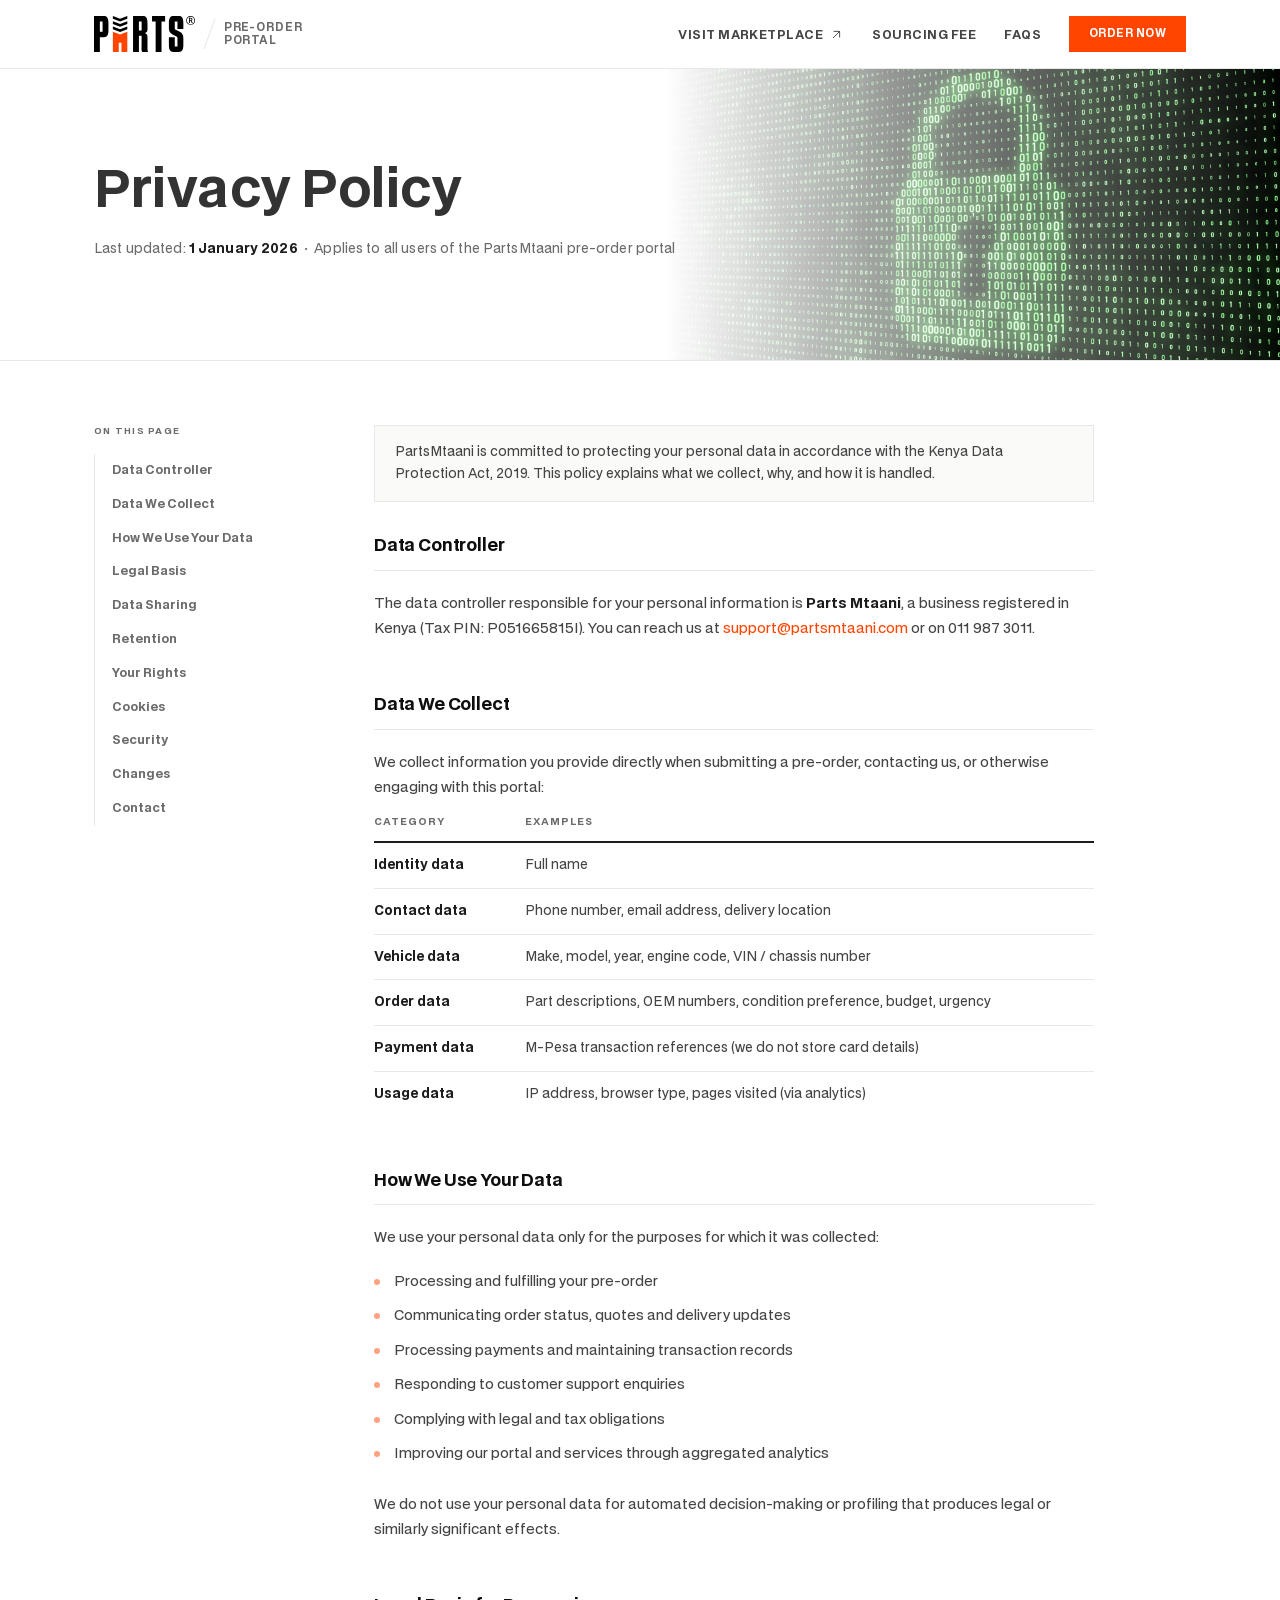
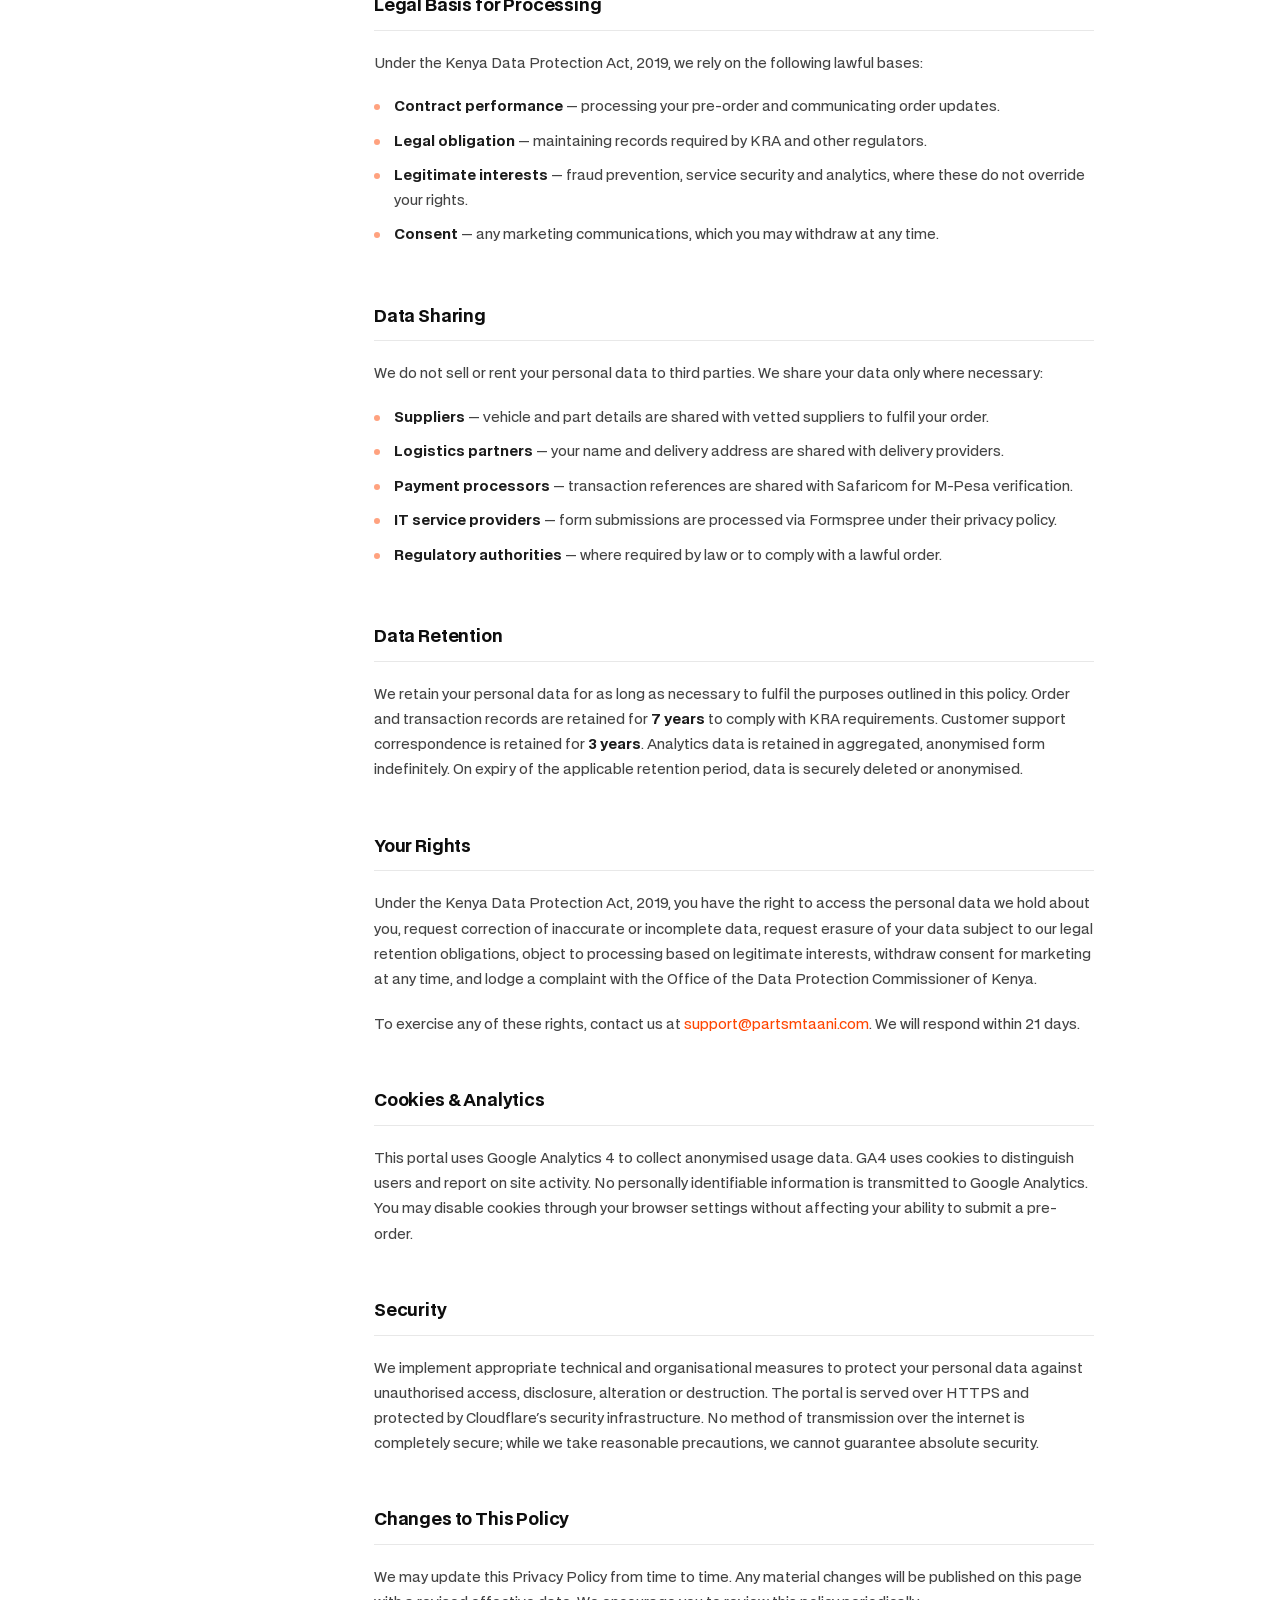
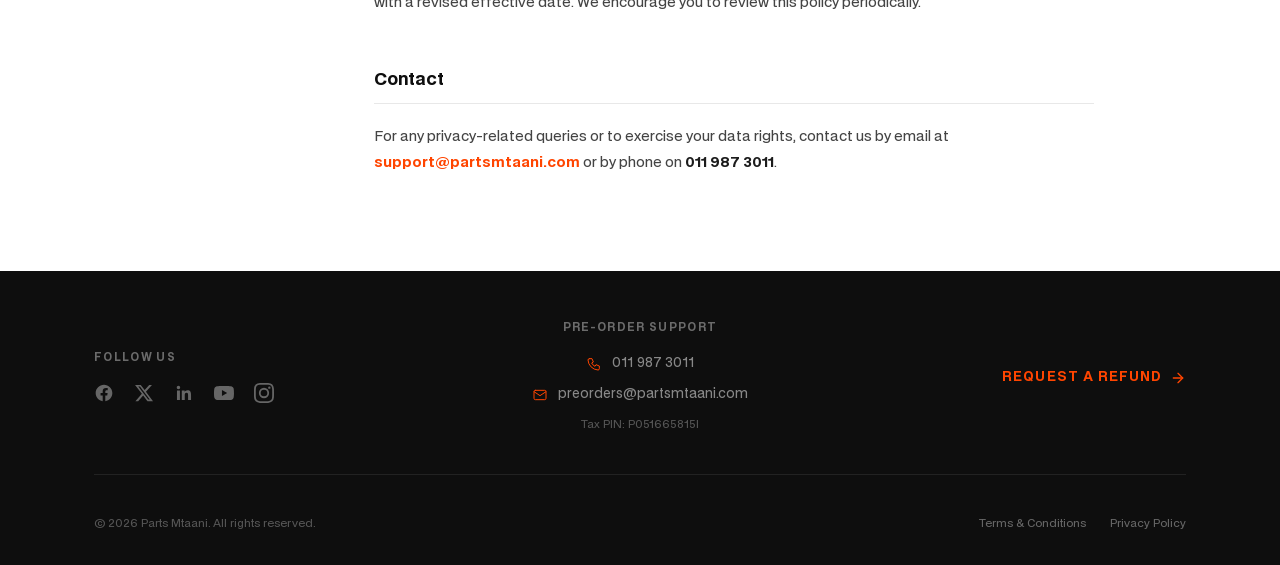
==== privacy/index.html @ c0dec556 "Fix pages" ====
<!DOCTYPE html>
<html lang="en">
<head>
  <meta charset="utf-8">
  <meta name="viewport" content="width=device-width, initial-scale=1, shrink-to-fit=no">
  <meta name="description" content="How PartsMtaani collects, uses and protects your personal data.">
  <meta property="og:title" content="Privacy Policy | Parts Mtaani">
  <title>Privacy Policy | Parts Mtaani</title>
  <link rel="stylesheet" href="/assets/css/uikit.min.css">
  <link rel="preconnect" href="https://fonts.googleapis.com">
  <link rel="preconnect" href="https://fonts.gstatic.com" crossorigin>
  <link href="https://fonts.googleapis.com/css2?family=Outfit:wght@600;700;800&family=Inter:opsz,wght@14..32,400;14..32,500;14..32,600&display=swap" rel="stylesheet">
  <link rel="stylesheet" href="/assets/css/styles.css">
  <link rel="icon" href="/favicon.svg">
  <style>
    /* Page-specific: privacy hero background image */
    .page-hero::before { background-image: url('/assets/img/privacy-bg.jpg'); }
  </style>
</head>
<body>

<nav class="nav">
  <div class="nav-inner">
    <a class="logo" href="/">
      <img class="logo-img" src="/assets/img/logo.svg" alt="Parts Mtaani" onerror="this.style.display='none'">
      <span class="logo-slash"></span>
      <span class="logo-sub">pre-order<br>portal</span>
    </a>
    <ul class="nav-links" id="nav-links">
      <li><a href="https://prelaunch.partsmtaani.com" target="_blank" rel="noopener">Visit Marketplace<svg viewBox="0 0 24 24" fill="none" stroke="currentColor" stroke-width="1.75" stroke-linecap="round" stroke-linejoin="round"><path stroke="none" d="M0 0h24v24H0z" fill="none"/><line x1="17" y1="7" x2="7" y2="17"/><polyline points="8 7 17 7 17 16"/></svg></a></li>
      <li><a href="/#sourcing-fee">Sourcing Fee</a></li>
      <li><a href="/#faq">FAQs</a></li>
      <li><a href="/#order-form" class="btn-nav">Order Now</a></li>
    </ul>
    <button class="nav-hamburger" aria-label="Menu">
      <svg width="20" height="20" viewBox="0 0 24 24" fill="none" stroke="currentColor" stroke-width="2" stroke-linecap="round" stroke-linejoin="round"><path d="M3.75 6.75h16.5M3.75 12h16.5m-16.5 5.25h16.5"/></svg>
    </button>
  </div>
</nav>

<div class="page-hero">
  <div class="wrap">
    <h1>Privacy Policy</h1>
    <p class="meta">Last updated: <strong>1 January 2026</strong> &nbsp;·&nbsp; Applies to all users of the PartsMtaani pre-order portal</p>
  </div>
</div>

<div class="wrap">
  <div class="doc-layout">

    <aside class="doc-nav">
      <div class="doc-nav-label">On this page</div>
      <ul>
        <li><a href="#p1">Data Controller</a></li>
        <li><a href="#p2">Data We Collect</a></li>
        <li><a href="#p3">How We Use Your Data</a></li>
        <li><a href="#p4">Legal Basis</a></li>
        <li><a href="#p5">Data Sharing</a></li>
        <li><a href="#p6">Retention</a></li>
        <li><a href="#p7">Your Rights</a></li>
        <li><a href="#p8">Cookies</a></li>
        <li><a href="#p9">Security</a></li>
        <li><a href="#p10">Changes</a></li>
        <li><a href="#p11">Contact</a></li>
      </ul>
    </aside>

    <div class="doc-body">

      <div class="notice-box">
        <p>PartsMtaani is committed to protecting your personal data in accordance with the Kenya Data Protection Act, 2019. This policy explains what we collect, why, and how it is handled.</p>
      </div>

      <div class="doc-section" id="p1">
        <h4>Data Controller</h4>
        <p>The data controller responsible for your personal information is <strong>Parts Mtaani</strong>, a business registered in Kenya (Tax PIN: P051665815I). You can reach us at <a href="mailto:support@partsmtaani.com">support@partsmtaani.com</a> or on 011 987 3011.</p>
      </div>

      <div class="doc-section" id="p2">
        <h4>Data We Collect</h4>
        <p>We collect information you provide directly when submitting a pre-order, contacting us, or otherwise engaging with this portal:</p>
        <table class="data-table">
          <thead>
            <tr><th>Category</th><th>Examples</th></tr>
          </thead>
          <tbody>
            <tr><td><strong>Identity data</strong></td><td>Full name</td></tr>
            <tr><td><strong>Contact data</strong></td><td>Phone number, email address, delivery location</td></tr>
            <tr><td><strong>Vehicle data</strong></td><td>Make, model, year, engine code, VIN / chassis number</td></tr>
            <tr><td><strong>Order data</strong></td><td>Part descriptions, OEM numbers, condition preference, budget, urgency</td></tr>
            <tr><td><strong>Payment data</strong></td><td>M-Pesa transaction references (we do not store card details)</td></tr>
            <tr><td><strong>Usage data</strong></td><td>IP address, browser type, pages visited (via analytics)</td></tr>
          </tbody>
        </table>
      </div>

      <div class="doc-section" id="p3">
        <h4>How We Use Your Data</h4>
        <p>We use your personal data only for the purposes for which it was collected:</p>
        <ul>
          <li>Processing and fulfilling your pre-order</li>
          <li>Communicating order status, quotes and delivery updates</li>
          <li>Processing payments and maintaining transaction records</li>
          <li>Responding to customer support enquiries</li>
          <li>Complying with legal and tax obligations</li>
          <li>Improving our portal and services through aggregated analytics</li>
        </ul>
        <p>We do not use your personal data for automated decision-making or profiling that produces legal or similarly significant effects.</p>
      </div>

      <div class="doc-section" id="p4">
        <h4>Legal Basis for Processing</h4>
        <p>Under the Kenya Data Protection Act, 2019, we rely on the following lawful bases:</p>
        <ul>
          <li><strong>Contract performance</strong> — processing your pre-order and communicating order updates.</li>
          <li><strong>Legal obligation</strong> — maintaining records required by KRA and other regulators.</li>
          <li><strong>Legitimate interests</strong> — fraud prevention, service security and analytics, where these do not override your rights.</li>
          <li><strong>Consent</strong> — any marketing communications, which you may withdraw at any time.</li>
        </ul>
      </div>

      <div class="doc-section" id="p5">
        <h4>Data Sharing</h4>
        <p>We do not sell or rent your personal data to third parties. We share your data only where necessary:</p>
        <ul>
          <li><strong>Suppliers</strong> — vehicle and part details are shared with vetted suppliers to fulfil your order.</li>
          <li><strong>Logistics partners</strong> — your name and delivery address are shared with delivery providers.</li>
          <li><strong>Payment processors</strong> — transaction references are shared with Safaricom for M-Pesa verification.</li>
          <li><strong>IT service providers</strong> — form submissions are processed via Formspree under their privacy policy.</li>
          <li><strong>Regulatory authorities</strong> — where required by law or to comply with a lawful order.</li>
        </ul>
      </div>

      <div class="doc-section" id="p6">
        <h4>Data Retention</h4>
        <p>We retain your personal data for as long as necessary to fulfil the purposes outlined in this policy. Order and transaction records are retained for <strong>7 years</strong> to comply with KRA requirements. Customer support correspondence is retained for <strong>3 years</strong>. Analytics data is retained in aggregated, anonymised form indefinitely. On expiry of the applicable retention period, data is securely deleted or anonymised.</p>
      </div>

      <div class="doc-section" id="p7">
        <h4>Your Rights</h4>
        <p>Under the Kenya Data Protection Act, 2019, you have the right to access the personal data we hold about you, request correction of inaccurate or incomplete data, request erasure of your data subject to our legal retention obligations, object to processing based on legitimate interests, withdraw consent for marketing at any time, and lodge a complaint with the Office of the Data Protection Commissioner of Kenya.</p>
        <p>To exercise any of these rights, contact us at <a href="mailto:support@partsmtaani.com">support@partsmtaani.com</a>. We will respond within 21 days.</p>
      </div>

      <div class="doc-section" id="p8">
        <h4>Cookies &amp; Analytics</h4>
        <p>This portal uses Google Analytics 4 to collect anonymised usage data. GA4 uses cookies to distinguish users and report on site activity. No personally identifiable information is transmitted to Google Analytics. You may disable cookies through your browser settings without affecting your ability to submit a pre-order.</p>
      </div>

      <div class="doc-section" id="p9">
        <h4>Security</h4>
        <p>We implement appropriate technical and organisational measures to protect your personal data against unauthorised access, disclosure, alteration or destruction. The portal is served over HTTPS and protected by Cloudflare's security infrastructure. No method of transmission over the internet is completely secure; while we take reasonable precautions, we cannot guarantee absolute security.</p>
      </div>

      <div class="doc-section" id="p10">
        <h4>Changes to This Policy</h4>
        <p>We may update this Privacy Policy from time to time. Any material changes will be published on this page with a revised effective date. We encourage you to review this policy periodically.</p>
      </div>

      <div class="doc-section" id="p11">
        <h4>Contact</h4>
        <p>For any privacy-related queries or to exercise your data rights, contact us by email at <strong><a href="mailto:support@partsmtaani.com">support@partsmtaani.com</a></strong> or by phone on <strong>011 987 3011</strong>.</p>
      </div>

    </div>
  </div>
</div>

<footer>
  <div class="footer-centered">
    <div class="footer-top-row">
      <div class="footer-social-left">
        <div class="footer-social-label">Follow Us</div>
        <div class="social-icons">
          <a href="https://facebook.com/partsmtaani" target="_blank" rel="noopener" aria-label="Facebook"><svg viewBox="0 0 24 24" fill="currentColor"><path d="M12 2C6.477 2 2 6.477 2 12c0 4.991 3.657 9.128 8.438 9.879V14.89h-2.54V12h2.54V9.797c0-2.506 1.492-3.89 3.777-3.89 1.094 0 2.238.195 2.238.195v2.46h-1.26c-1.243 0-1.63.771-1.63 1.562V12h2.773l-.443 2.89h-2.33v6.989C18.343 21.129 22 16.99 22 12c0-5.523-4.477-10-10-10z"/></svg></a>
          <a href="https://x.com/partsmtaani" target="_blank" rel="noopener" aria-label="X / Twitter"><svg viewBox="0 0 24 24" fill="currentColor"><path d="M18.244 2.25h3.308l-7.227 8.26 8.502 11.24H16.17l-5.214-6.817L4.99 21.75H1.68l7.73-8.835L1.254 2.25H8.08l4.713 6.231zm-1.161 17.52h1.833L7.084 4.126H5.117z"/></svg></a>
          <a href="https://linkedin.com/company/partsmtaani" target="_blank" rel="noopener" aria-label="LinkedIn"><svg viewBox="0 0 24 24" fill="currentColor"><path d="M20.447 20.452h-3.554v-5.569c0-1.328-.027-3.037-1.852-3.037-1.853 0-2.136 1.445-2.136 2.939v5.667H9.351V9h3.414v1.561h.046c.477-.9 1.637-1.85 3.37-1.85 3.601 0 4.267 2.37 4.267 5.455v6.286zM5.337 7.433c-1.144 0-2.063-.926-2.063-2.065 0-1.138.92-2.063 2.063-2.063 1.14 0 2.064.925 2.064 2.063 0 1.139-.925 2.065-2.064 2.065zm1.782 13.019H3.555V9h3.564v11.452z"/></svg></a>
          <a href="https://youtube.com/@partsmtaani" target="_blank" rel="noopener" aria-label="YouTube"><svg viewBox="0 0 24 24" fill="currentColor"><path d="M23.498 6.186a3.016 3.016 0 0 0-2.122-2.136C19.505 3.545 12 3.545 12 3.545s-7.505 0-9.377.505A3.017 3.017 0 0 0 .502 6.186C0 8.07 0 12 0 12s0 3.93.502 5.814a3.016 3.016 0 0 0 2.122 2.136c1.871.505 9.376.505 9.376.505s7.505 0 9.377-.505a3.015 3.015 0 0 0 2.122-2.136C24 15.93 24 12 24 12s0-3.93-.502-5.814zM9.545 15.568V8.432L15.818 12l-6.273 3.568z"/></svg></a>
          <a href="https://instagram.com/partsmtaani" target="_blank" rel="noopener" aria-label="Instagram"><svg viewBox="0 0 24 24" fill="currentColor"><path d="M12 2.163c3.204 0 3.584.012 4.85.07 3.252.148 4.771 1.691 4.919 4.919.058 1.265.069 1.645.069 4.849 0 3.205-.012 3.584-.069 4.849-.149 3.225-1.664 4.771-4.919 4.919-1.266.058-1.644.07-4.85.07-3.204 0-3.584-.012-4.849-.07-3.26-.149-4.771-1.699-4.919-4.92-.058-1.265-.07-1.644-.07-4.849 0-3.204.013-3.583.07-4.849.149-3.227 1.664-4.771 4.919-4.919 1.266-.057 1.645-.069 4.849-.069zm0-2.163c-3.259 0-3.667.014-4.947.072-4.358.2-6.78 2.618-6.98 6.98-.059 1.281-.073 1.689-.073 4.948 0 3.259.014 3.668.072 4.948.2 4.358 2.618 6.78 6.98 6.98 1.281.058 1.689.072 4.948.072 3.259 0 3.668-.014 4.948-.072 4.354-.2 6.782-2.618 6.979-6.98.059-1.28.073-1.689.073-4.948 0-3.259-.014-3.667-.072-4.947-.196-4.354-2.617-6.78-6.979-6.98-1.281-.059-1.69-.073-4.949-.073zM12 5.838a6.162 6.162 0 1 0 0 12.324 6.162 6.162 0 0 0 0-12.324zM12 16a4 4 0 1 1 0-8 4 4 0 0 1 0 8zm6.406-11.845a1.44 1.44 0 1 0 0 2.881 1.44 1.44 0 0 0 0-2.881z"/></svg></a>
        </div>
      </div>
      <div class="footer-contact-center">
        <div class="contact-label">Pre-Order Support</div>
        <div class="contact-item">
          <svg viewBox="0 0 24 24" fill="none" stroke="currentColor" stroke-width="1.75" stroke-linecap="round" stroke-linejoin="round"><path stroke="none" d="M0 0h24v24H0z" fill="none"/><path d="M5 4h4l2 5l-2.5 1.5a11 11 0 0 0 5 5l1.5 -2.5l5 2v4a2 2 0 0 1 -2 2a16 16 0 0 1 -15 -15a2 2 0 0 1 2 -2"/></svg>
          <a href="tel:+254119873011">011 987 3011</a>
        </div>
        <div class="contact-item">
          <svg viewBox="0 0 24 24" fill="none" stroke="currentColor" stroke-width="1.75" stroke-linecap="round" stroke-linejoin="round"><path stroke="none" d="M0 0h24v24H0z" fill="none"/><rect x="3" y="5" width="18" height="14" rx="2"/><polyline points="3 7 12 13 21 7"/></svg>
          <a href="mailto:preorders@partsmtaani.com">preorders@partsmtaani.com</a>
        </div>
        <div class="tax-pin">Tax PIN: P051665815I</div>
      </div>
      <div class="footer-refund-right">
        <div class="refund-link">
          <a href="/refunds/">Request a refund
            <svg viewBox="0 0 24 24" fill="none" stroke="currentColor" stroke-width="1.75" stroke-linecap="round" stroke-linejoin="round"><path stroke="none" d="M0 0h24v24H0z" fill="none"/><line x1="5" y1="12" x2="19" y2="12"/><polyline points="12 5 19 12 12 19"/></svg>
          </a>
        </div>
      </div>
    </div>
    <div class="footer-bottom-row">
      <div class="copyright">&copy; 2026 Parts Mtaani. All rights reserved.</div>
      <nav class="footer-legal-links">
        <a href="/terms/">Terms &amp; Conditions</a>
        <a href="/privacy/">Privacy Policy</a>
      </nav>
    </div>
  </div>
</footer>

<script src="/assets/js/scripts.js"></script>
</body>
</html>
---- assets/css/styles.css ----
/* ============================================
   ROOT VARIABLES (Design System)
   ============================================ */
:root {
  --orange: #FF4500;
  --orange-dark: #d93b00;
  --success: #26C485;
  --info: #118AB2;
  --black: #0e0e0e;
  --ink: #1c1c1c;
  --mid: #444;
  --muted: #6b6b6b;
  --line: #e8e8e8;
  --bg: #fafaf9;
  --white: #ffffff;
}

/* ============================================
   CUSTOM FONTS
   ============================================ */
@font-face {
  font-family: 'BDOGrotesk';
  src: url('/assets/webfonts/BDOGrotesk-Regular.woff2') format('woff2');
  font-weight: 400;
  font-style: normal;
}
@font-face {
  font-family: 'BDOGrotesk';
  src: url('/assets/webfonts/BDOGrotesk-Bold.woff2') format('woff2');
  font-weight: 700;
  font-style: normal;
}
@font-face {
  font-family: 'BDOGrotesk';
  src: url('/assets/webfonts/BDOGrotesk-ExtraBold.woff2') format('woff2');
  font-weight: 800;
  font-style: normal;
}

/* ============================================
   GLOBAL RESET & BASE STYLES
   ============================================ */
*, *::before, *::after { box-sizing: border-box; margin: 0; padding: 0; }
html { scroll-behavior: smooth; }

body {
  background: var(--white);
  color: var(--ink);
  font-family: 'BDOGrotesk', 'Inter', sans-serif;
  font-size: 16px;
  line-height: 1.65;
}

h1, h2 {
  font-family: 'BDOGrotesk', sans-serif;
  text-transform: none;
  font-weight: 700;
  letter-spacing: 0.01em;
}
h3, h4, h5, h6 {
  font-family: 'BDOGrotesk', 'Inter', sans-serif;
  text-transform: uppercase;
  letter-spacing: -0.01em;
}
h1 { font-size: clamp(40px, 5.2vw, 70px); line-height: 1.02; }
h2 { font-size: clamp(26px, 3.2vw, 42px); line-height: 1.1; letter-spacing: 0.02em; }

.label {
  display: inline-block;
  font-size: 10px;
  font-weight: 700;
  letter-spacing: 0.14em;
  color: var(--orange);
  text-transform: uppercase;
  margin-bottom: 12px;
}

.wrap { max-width: 1140px; margin: 0 auto; padding: 0 24px; }
.section { padding: 80px 0; }
.section-alt { background: var(--bg); }
.divider { height: 1px; background: var(--line); }

/* ============================================
   NAVBAR
   ============================================ */
.nav {
  position: sticky; top: 0; z-index: 100;
  background: var(--white);
  border-bottom: 1px solid var(--line);
}
.nav-inner {
  max-width: 1140px; margin: 0 auto; padding: 0 24px;
  display: flex;
  align-items: center;
  justify-content: space-between;
  height: 68px;
  gap: 20px;
}
/* Fix: no underline ever on the logo anchor */
.logo {
  display: flex;
  align-items: center;
  gap: 12px;
  text-decoration: none;
  flex-shrink: 0;
}
.logo:hover,
.logo:focus,
.logo:active { text-decoration: none; }
.logo-img { height: 36px; width: auto; display: block; object-fit: contain; }
/* Fix: no blue underline on logo-sub */
.logo-sub {
  font-family: 'BDOGrotesk', sans-serif;
  font-size: 11px;
  font-weight: 600;
  color: var(--muted);
  letter-spacing: 0.08em;
  text-transform: uppercase;
  line-height: 1.2;
  text-decoration: none !important;
}
.logo:hover .logo-sub { text-decoration: none !important; color: var(--muted); }
.logo-slash {
  width: 1px;
  height: 32px;
  background: var(--line);
  transform: rotate(20deg);
  flex-shrink: 0;
  margin: 0 2px;
}
.nav-links {
  display: flex;
  align-items: center;
  gap: 28px;
  padding: 0;
  margin: 0;
  list-style: none;
}
.nav-links li { display: inline-block; }
.nav-links a {
  font-family: 'BDOGrotesk', sans-serif;
  font-size: 12px;
  font-weight: 700;
  color: var(--mid);
  text-decoration: none;
  letter-spacing: 0.04em;
  transition: color 0.2s;
  text-transform: uppercase;
  display: inline-flex;
  align-items: center;
  gap: 6px;
}
.nav-links a:hover { color: var(--orange); }
.nav-links svg {
  width: 15px; height: 15px;
  stroke: currentColor; stroke-width: 1.5; fill: none;
  flex-shrink: 0; position: relative; top: -1px;
}
.btn-nav {
  background: var(--orange) !important;
  color: #fff !important;
  padding: 9px 20px !important;
  font-weight: 700 !important;
  font-size: 11px !important;
  border-radius: 0;
  transition: background 0.2s;
  white-space: nowrap;
}
.btn-nav:hover { background: var(--orange-dark) !important; color: #fff !important; }
.nav-hamburger {
  display: none;
  background: none;
  border: 1px solid var(--line);
  padding: 8px 10px;
  cursor: pointer;
  color: var(--ink);
  border-radius: 0;
}
@media (max-width: 768px) {
  .nav-links { display: none; }
  .nav-links.open {
    display: flex;
    flex-direction: column;
    position: absolute;
    top: 68px; left: 0; right: 0;
    background: var(--white);
    border-bottom: 1px solid var(--line);
    padding: 18px 24px;
    gap: 16px;
    align-items: flex-start;
    z-index: 99;
    margin: 0;
  }
  .nav-hamburger { display: block; }
}

/* ============================================
   BUTTONS
   ============================================ */
.btn-primary { background: var(--orange); color: #fff; padding: 14px 28px; border: none; border-radius: 2px; font-weight: 700; font-size: 12px; text-transform: uppercase; cursor: pointer; text-decoration: none; display: inline-block; transition: background 0.2s; font-family: 'BDOGrotesk', 'Inter', sans-serif; }
.btn-primary:hover { background: var(--orange-dark); color: #fff; }
.btn-outline { background: transparent; color: var(--ink); border: 2px solid var(--line); padding: 14px 28px; border-radius: 2px; font-weight: 700; font-size: 12px; text-transform: uppercase; cursor: pointer; text-decoration: none; display: inline-block; font-family: 'BDOGrotesk', 'Inter', sans-serif; }
.btn-outline:hover { border-color: var(--orange); color: var(--orange); }

/* ============================================
   HOMEPAGE — HERO
   ============================================ */
#hero {
  padding: 80px 0 88px;
  background: var(--white);
  border-bottom: 1px solid var(--line);
  position: relative;
  overflow: hidden;
}
/* Right-side background image — same pattern as subpage .page-hero::before */
#hero::before {
  content: "";
  position: absolute;
  top: 0; right: 0; bottom: 0;
  width: 48%;
  background-image: url('/assets/img/hero-bg.jpg');
  background-size: cover;
  background-position: center;
  pointer-events: none;
  z-index: 0;
}
/* Fade image back into white on the left edge */
#hero::after {
  content: "";
  position: absolute;
  top: 0; right: 0; bottom: 0;
  width: 48%;
  background: linear-gradient(to right, #ffffff 0%, rgba(255,255,255,0.55) 40%, rgba(255,255,255,0) 100%);
  pointer-events: none;
  z-index: 1;
}
#hero .wrap { position: relative; z-index: 2; }
@media (max-width: 980px) {
  #hero::before { width: 100%; opacity: 0.18; }
  #hero::after { width: 100%; background: linear-gradient(to bottom, rgba(255,255,255,0.2) 0%, rgba(255,255,255,0.88) 60%); }
}
.hero-grid {
  display: grid;
  grid-template-columns: 1fr 420px;
  gap: 56px;
  align-items: center;
}
@media (max-width: 980px) {
  .hero-grid { grid-template-columns: 1fr; gap: 40px; }
}
.hero-desc {
  font-size: 17px;
  color: var(--mid);
  margin-top: 20px;
  max-width: 520px;
  line-height: 1.7;
}
.hero-actions {
  display: flex;
  gap: 14px;
  flex-wrap: wrap;
  margin-top: 32px;
}
.hero-stats {
  display: flex;
  gap: 32px;
  margin-top: 40px;
  padding-top: 32px;
  border-top: 1px solid var(--line);
  flex-wrap: wrap;
}
.hero-stat-num {
  font-size: 28px;
  font-weight: 800;
  color: var(--black);
  line-height: 1;
}
.hero-stat-label {
  font-size: 11px;
  color: var(--muted);
  margin-top: 4px;
  max-width: 100px;
  line-height: 1.4;
}
/* Hero sample card */
.hero-card {
  background: var(--white);
  border: 1px solid var(--line);
  border-radius: 8px;
  overflow: hidden;
  box-shadow: 0 4px 24px rgba(0,0,0,0.07);
}
.hero-card-header {
  display: flex;
  align-items: center;
  justify-content: space-between;
  padding: 14px 20px;
  background: var(--bg);
  border-bottom: 1px solid var(--line);
}
.hero-card-eyebrow {
  font-size: 9px;
  font-weight: 700;
  letter-spacing: 0.14em;
  text-transform: uppercase;
  color: var(--muted);
}
.hero-card-id {
  font-size: 11px;
  font-weight: 700;
  color: var(--orange);
  letter-spacing: 0.06em;
}
.hero-card-body { padding: 20px; }
.hc-field { margin-bottom: 14px; }
.hc-label {
  font-size: 9px;
  font-weight: 700;
  letter-spacing: 0.12em;
  text-transform: uppercase;
  color: var(--muted);
  margin-bottom: 4px;
}
.hc-val { font-size: 14px; font-weight: 600; color: var(--ink); }
.hc-val-mono { font-family: 'Courier New', monospace; font-size: 13px; letter-spacing: 0.04em; }
.hc-meta-row { display: flex; gap: 8px; margin-bottom: 14px; flex-wrap: wrap; }
.hc-meta-pill {
  font-size: 10px; font-weight: 700; letter-spacing: 0.08em; text-transform: uppercase;
  padding: 3px 10px;
  background: var(--bg);
  border: 1px solid var(--line);
  border-radius: 20px;
  color: var(--mid);
}
.hc-meta-pill.orange { background: #fff2ed; border-color: #ffd0bf; color: var(--orange); }
.hc-divider { height: 1px; background: var(--line); margin: 14px 0; }
.hero-card-footer {
  display: flex;
  align-items: center;
  justify-content: space-between;
  padding: 12px 20px;
  background: var(--bg);
  border-top: 1px solid var(--line);
}
.hc-status-row { display: flex; align-items: center; gap: 8px; }
.hc-status-dot {
  width: 8px; height: 8px;
  border-radius: 50%;
  background: var(--success);
  animation: pulse-dot 2s infinite;
}
@keyframes pulse-dot {
  0%, 100% { opacity: 1; }
  50% { opacity: 0.4; }
}
.hc-status-label { font-size: 11px; font-weight: 700; color: var(--success); letter-spacing: 0.04em; }
.hc-eta { font-size: 11px; color: var(--muted); }

/* ============================================
   HOMEPAGE — SOURCING FEE SECTION
   ============================================ */
.fee-banner {
  padding: 88px 0;
  background: var(--success);
  position: relative;
}
/* ── Fee section — colour overrides on green bg ── */
.fee-banner .fee-label { color: rgba(255,255,255,0.7); }
.fee-banner h2 { color: #fff; }
.fee-banner .fee-intro { color: rgba(255,255,255,0.85); }
.fee-banner .fee-intro strong { color: #fff; }
.fee-banner .fee-proc-paybill { color: #fff; font-weight: 800; }

/* ── Layout ── */
.fee-header { margin-bottom: 48px; }
.fee-header h2 { margin-top: 0; }

.fee-body {
  display: grid;
  grid-template-columns: 1fr 420px;
  gap: 64px;
  align-items: start;
}
@media (max-width: 980px) { .fee-body { grid-template-columns: 1fr; gap: 48px; } }

/* ── Left: intro + tally + guarantee ── */
.fee-intro { font-size: 16px; line-height: 1.75; margin-bottom: 32px; }

.fee-tally { margin-bottom: 28px; }
.fee-tally-row {
  display: grid;
  grid-template-columns: 140px 1fr;
  gap: 0 24px;
  padding: 16px 0;
  border-bottom: 1px solid rgba(255,255,255,0.18);
  align-items: start;
}
.fee-tally-row:first-child { border-top: 1px solid rgba(255,255,255,0.18); }
.fee-tally-divider { display: none; }
.fee-tally-label {
  font-size: 13px; font-weight: 700; color: #fff;
  letter-spacing: 0.01em;
}
.fee-tally-amount {
  font-size: 15px; font-weight: 700; color: #fff;
  margin-bottom: 3px;
}
.fee-tally-note {
  font-size: 12px; color: rgba(255,255,255,0.65);
  line-height: 1.5;
  grid-column: 2;
}
@media (max-width: 600px) {
  .fee-tally-row { grid-template-columns: 1fr; gap: 4px; }
  .fee-tally-note { grid-column: 1; }
}

.fee-guarantee-strip {
  display: flex;
  align-items: flex-start;
  gap: 14px;
  background: rgba(255,255,255,0.12);
  border: 1px solid rgba(255,255,255,0.22);
  border-radius: 6px;
  padding: 16px 20px;
  font-size: 13px;
  color: rgba(255,255,255,0.88);
  line-height: 1.65;
}
.fee-guarantee-strip svg { width: 18px; height: 18px; stroke: #fff; flex-shrink: 0; margin-top: 1px; }
.fee-guarantee-strip strong { color: #fff; }

/* ── Right: step list ── */
.fee-steps { display: flex; flex-direction: column; gap: 0; }
.fee-step {
  display: flex;
  gap: 16px;
  align-items: flex-start;
  padding: 18px 0;
  border-bottom: 1px solid rgba(255,255,255,0.15);
}
.fee-step:last-child { border-bottom: none; }
.fee-step-marker {
  width: 34px; height: 34px; flex-shrink: 0;
  border-radius: 50%;
  background: rgba(255,255,255,0.15);
  border: 1px solid rgba(255,255,255,0.28);
  display: flex; align-items: center; justify-content: center;
}
.fee-step-marker svg { width: 15px; height: 15px; stroke: #fff; fill: none; }
.fee-step-active .fee-step-marker {
  background: #fff;
  border-color: #fff;
}
.fee-step-active .fee-step-marker svg { stroke: var(--success); }
.fee-step-text { font-size: 13px; line-height: 1.6; color: rgba(255,255,255,0.82); padding-top: 6px; }
.fee-step-text strong { display: block; font-size: 13px; color: #fff; margin-bottom: 3px; font-weight: 700; }

/* ── Keep old layout classes alive (unused but safe) ── */
.fee-inner { display: grid; grid-template-columns: 1fr 380px; gap: 64px; align-items: start; }
@media (max-width: 980px) { .fee-inner { grid-template-columns: 1fr; gap: 48px; } }
.fee-left p { font-size: 15px; color: var(--mid); line-height: 1.75; margin-bottom: 12px; margin-top: 16px; }
.fee-left-note { font-size: 13px; color: var(--muted); line-height: 1.7; }
.fee-process-rail { display: flex; flex-direction: column; }
.fee-process-item { display: flex; gap: 16px; padding: 18px 0; border-bottom: 1px solid var(--line); }
.fee-process-item:last-child { border-bottom: none; }
.fee-proc-num-col { flex-shrink: 0; }
.fee-proc-circle { width: 36px; height: 36px; border: 1px solid var(--line); border-radius: 50%; display: flex; align-items: center; justify-content: center; background: var(--white); }
.fee-proc-circle svg { width: 16px; height: 16px; stroke: var(--muted); fill: none; }
.fee-process-item.is-active .fee-proc-circle { background: var(--orange); border-color: var(--orange); }
.fee-process-item.is-active .fee-proc-circle svg { stroke: #fff; }
.fee-process-item.is-guarantee .fee-proc-circle { background: #f0fbf7; border-color: rgba(38,196,133,0.3); }
.fee-process-item.is-guarantee .fee-proc-circle svg { stroke: var(--success); }
.fee-proc-eyebrow { font-size: 9px; font-weight: 700; letter-spacing: 0.12em; text-transform: uppercase; color: var(--muted); margin-bottom: 2px; }
.fee-proc-title { font-size: 13px; font-weight: 700; color: var(--black); margin-bottom: 4px; }
.fee-proc-desc { font-size: 13px; color: var(--muted); line-height: 1.6; margin: 0; }
.fee-proc-paybill { color: var(--orange); font-weight: 700; }
.fee-label { font-size: 10px; font-weight: 700; letter-spacing: 0.14em; color: var(--orange); text-transform: uppercase; margin-bottom: 12px; display: inline-block; }

/* ============================================
   HOMEPAGE — ORDER FORM
   ============================================ */
.form-layout {
  display: grid;
  grid-template-columns: 1fr 360px;
  gap: 48px;
  align-items: start;
  margin-top: 32px;
}
@media (max-width: 980px) { .form-layout { grid-template-columns: 1fr; } }

.step-indicator {
  display: flex;
  border-bottom: 1px solid var(--line);
  background: var(--bg);
}
.step-dot {
  display: flex; align-items: center; gap: 8px;
  padding: 13px 22px;
  font-size: 11px; font-weight: 700; letter-spacing: 0.06em; text-transform: uppercase;
  color: var(--muted);
  border-bottom: 2px solid transparent;
  margin-bottom: -1px;
  transition: all 0.2s;
}
.step-dot.active { color: var(--orange); border-bottom-color: var(--orange); }
.step-dot.completed { color: var(--success); }
.step-icon { width: 14px; height: 14px; flex-shrink: 0; }
.form-sec-head {
  display: flex; align-items: center; gap: 14px;
  padding: 18px 24px;
  border-bottom: 1px solid var(--line);
}
.form-sec-num {
  width: 26px; height: 26px;
  background: var(--orange); color: #fff;
  font-size: 12px; font-weight: 700;
  border-radius: 50%;
  display: flex; align-items: center; justify-content: center;
  flex-shrink: 0;
}
.form-sec-head h4 { font-size: 11px; font-weight: 700; letter-spacing: 0.1em; margin: 0; color: var(--black); }
.form-body { padding: 24px; }
.btn-step {
  background: var(--orange); color: #fff; border: none;
  padding: 12px 28px;
  font-size: 12px; font-weight: 700; letter-spacing: 0.06em; text-transform: uppercase;
  border-radius: 2px; cursor: pointer; transition: background 0.2s;
  font-family: 'BDOGrotesk', 'Inter', sans-serif;
}
.btn-step:hover { background: var(--orange-dark); }
.btn-step-back {
  background: transparent; color: var(--mid);
  border: 1px solid var(--line);
  padding: 12px 20px;
  font-size: 12px; font-weight: 700; letter-spacing: 0.06em; text-transform: uppercase;
  border-radius: 2px; cursor: pointer; transition: all 0.2s;
  font-family: 'BDOGrotesk', 'Inter', sans-serif;
}
.btn-step-back:hover { border-color: var(--mid); color: var(--ink); }
.step-actions {
  display: flex; gap: 12px; align-items: center;
  justify-content: space-between;
  margin-top: 24px; padding-top: 20px;
  border-top: 1px solid var(--line);
}
@media (max-width: 600px) {
  .step-actions { flex-direction: column; }
  .step-actions .submit-btn, .step-actions .btn-step-back { width: 100%; text-align: center; }
}
.vehicle-card { border: 1px solid var(--line); border-radius: 6px; margin-bottom: 14px; overflow: hidden; }
.vehicle-header {
  display: flex; align-items: center; justify-content: space-between;
  padding: 13px 18px; background: var(--bg); cursor: pointer; transition: background 0.15s;
}
.vehicle-header:hover { background: #f0f0ee; }
.vehicle-title { font-size: 11px; font-weight: 700; text-transform: uppercase; letter-spacing: 0.08em; color: var(--black); }
.vehicle-badge { font-size: 11px; color: var(--muted); font-weight: 400; text-transform: none; }
.remove-vehicle {
  background: none; border: 1px solid var(--line);
  width: 24px; height: 24px; border-radius: 50%;
  cursor: pointer; color: var(--muted); font-size: 14px;
  display: flex; align-items: center; justify-content: center;
  transition: all 0.15s; flex-shrink: 0;
}
.remove-vehicle:hover { border-color: #cc2200; color: #cc2200; }
.vehicle-content { display: none; padding: 20px; border-top: 1px solid var(--line); }
.vehicle-content.open { display: block; }
.part-item { background: var(--bg); border: 1px solid var(--line); border-radius: 4px; padding: 16px; margin-bottom: 12px; }
.part-header { display: flex; align-items: center; justify-content: space-between; margin-bottom: 14px; }
.part-title { font-size: 10px; font-weight: 700; letter-spacing: 0.12em; text-transform: uppercase; color: var(--muted); }
.remove-part { background: none; border: none; cursor: pointer; color: var(--muted); font-size: 16px; padding: 0 4px; transition: color 0.15s; }
.remove-part:hover { color: #cc2200; }
.add-btn {
  background: var(--white); color: var(--mid);
  border: 1px dashed var(--line);
  padding: 10px 20px;
  font-size: 11px; font-weight: 700; letter-spacing: 0.08em; text-transform: uppercase;
  border-radius: 4px; cursor: pointer; transition: all 0.2s; width: 100%;
  font-family: 'BDOGrotesk', 'Inter', sans-serif;
}
.add-btn:hover { border-color: var(--orange); color: var(--orange); }
.image-upload-zone {
  border: 1.5px dashed var(--line); border-radius: 6px;
  padding: 18px; text-align: center; cursor: pointer;
  transition: border-color 0.2s; margin-top: 10px;
}
.image-upload-zone:hover { border-color: var(--orange); }
.image-upload-zone svg { width: 22px; height: 22px; stroke: var(--muted); margin-bottom: 6px; }
.image-upload-zone p { font-size: 12px; color: var(--muted); margin: 0; }
.image-preview-row { display: flex; gap: 8px; flex-wrap: wrap; margin-top: 10px; }
.preview-img { position: relative; width: 64px; height: 64px; border-radius: 4px; overflow: hidden; border: 1px solid var(--line); }
.preview-img img { width: 100%; height: 100%; object-fit: cover; display: block; }
.delete-img {
  position: absolute; top: 2px; right: 2px;
  background: rgba(0,0,0,0.55); color: #fff; border: none;
  width: 18px; height: 18px; border-radius: 50%;
  font-size: 12px; cursor: pointer;
  display: flex; align-items: center; justify-content: center;
}

/* ── Payment aside (natural layout) ── */
.payment-aside {
  background: var(--white);
  border: 1px solid var(--line);
  border-radius: 6px;
  padding: 28px;
}
.payment-aside-title {
  font-size: 15px; font-weight: 700; color: var(--black);
  margin-bottom: 8px;
}
.payment-aside-desc {
  font-size: 13px; color: var(--muted); line-height: 1.65;
  margin-bottom: 22px;
}
.payment-paybill {
  display: flex; align-items: center; justify-content: space-between;
  border: 1px solid var(--line);
  border-radius: 4px;
  padding: 14px 16px;
  cursor: pointer; transition: border-color 0.2s;
  margin-bottom: 14px;
}
.payment-paybill:hover { border-color: var(--orange); }
.payment-paybill-inner {}
.payment-paybill-label { font-size: 10px; font-weight: 700; text-transform: uppercase; letter-spacing: 0.1em; color: var(--muted); margin-bottom: 3px; }
.payment-paybill-value { font-size: 24px; font-weight: 800; color: var(--black); letter-spacing: 0.04em; line-height: 1; }
.paybill-copy-btn {
  background: none; border: none; cursor: pointer;
  color: var(--muted); padding: 4px;
  display: flex; align-items: center;
}
.paybill-copy-btn svg { width: 18px; height: 18px; }
.payment-account-natural {
  display: flex; justify-content: space-between; align-items: center;
  font-size: 12px; margin-bottom: 20px; padding: 0 2px;
}
.payment-account-key { color: var(--muted); font-weight: 600; }
.payment-account-val { color: var(--ink); font-weight: 600; }
.payment-divider { height: 1px; background: var(--line); margin: 18px 0; }
.payment-mpesa-logo-row { margin-bottom: 18px; }
.payment-mpesa-logo-row .mpesa-logo { height: 24px; }
.payment-support-row {
  display: flex; align-items: center; gap: 12px;
}
.payment-support-row > svg { width: 16px; height: 16px; stroke: var(--orange); flex-shrink: 0; }
.payment-support-label { display: block; font-size: 11px; color: var(--muted); margin-bottom: 2px; }
.payment-support-number { font-size: 15px; font-weight: 700; color: var(--black); text-decoration: none; }
.payment-support-number:hover { color: var(--orange); }
.support-number {
  display: flex; align-items: center; gap: 12px;
  background: var(--bg); border: 1px solid var(--line); border-radius: 6px;
  padding: 10px 14px; margin-top: 10px;
}
.support-number-icon { width: 30px; height: 30px; background: var(--white); border: 1px solid var(--line); border-radius: 6px; display: flex; align-items: center; justify-content: center; flex-shrink: 0; }
.support-number-icon svg { width: 14px; height: 14px; stroke: var(--orange); }
.label-small { display: block; font-size: 9px; font-weight: 700; letter-spacing: 0.12em; text-transform: uppercase; color: var(--muted); margin-bottom: 2px; }
.support-number-text a { font-size: 14px; font-weight: 700; color: var(--ink); text-decoration: none; }
.support-number-text a:hover { color: var(--orange); }

/* Toast */
#copy-toast {
  display: none;
  position: fixed; bottom: 28px; left: 50%; transform: translateX(-50%);
  background: var(--black); color: #fff;
  padding: 10px 20px; border-radius: 20px;
  font-size: 13px; font-weight: 600;
  z-index: 9999; pointer-events: none;
}

/* Success message */
.success-msg {
  display: none;
  background: #f0fbf7;
  border: 1px solid rgba(38,196,133,0.3);
  border-radius: 6px;
  padding: 14px 18px;
  font-size: 14px; color: var(--success);
  margin-bottom: 18px;
}

/* ============================================
   HOMEPAGE — FAQ
   ============================================ */
#faq {
  position: relative;
  overflow: hidden;
}
/* Left-side background image — mirrors hero pattern but on left */
#faq::before {
  content: "";
  position: absolute;
  top: 0; left: 0; bottom: 0;
  width: 44%;
  background-image: url('/assets/img/faq-bg.jpg');
  background-size: cover;
  background-position: center;
  pointer-events: none;
  z-index: 0;
}
/* Fade image out to the right */
#faq::after {
  content: "";
  position: absolute;
  top: 0; left: 0; bottom: 0;
  width: 44%;
  background: linear-gradient(to left, #ffffff 0%, rgba(255,255,255,0.55) 40%, rgba(255,255,255,0) 100%);
  pointer-events: none;
  z-index: 1;
}
#faq .wrap { position: relative; z-index: 2; }
@media (max-width: 860px) {
  #faq::before { width: 100%; opacity: 0.15; }
  #faq::after { width: 100%; background: linear-gradient(to bottom, rgba(255,255,255,0.15) 0%, rgba(255,255,255,0.88) 55%, #ffffff 100%); }
}
.faq-inner {
  display: grid;
  grid-template-columns: 280px 1fr;
  gap: 64px;
  align-items: start;
}
@media (max-width: 860px) { .faq-inner { grid-template-columns: 1fr; gap: 32px; } }
.faq-left h2 { margin-bottom: 14px; }
.faq-left p { font-size: 14px; color: var(--muted); line-height: 1.7; }
.faq-list { display: flex; flex-direction: column; }
.faq-item { border-bottom: 1px solid var(--line); }
.faq-item:first-child { border-top: 1px solid var(--line); }
.faq-q {
  width: 100%; background: none; border: none;
  padding: 18px 0; text-align: left;
  font-size: 15px; font-weight: 600; color: var(--ink);
  cursor: pointer;
  display: flex; align-items: center; justify-content: space-between; gap: 16px;
  font-family: 'BDOGrotesk', 'Inter', sans-serif;
  transition: color 0.2s;
}
.faq-q:hover { color: var(--orange); }
.faq-icon {
  width: 20px; height: 20px; flex-shrink: 0;
  border: 1.5px solid var(--line); border-radius: 50%;
  display: flex; align-items: center; justify-content: center;
  position: relative; transition: all 0.2s;
}
.faq-icon::before, .faq-icon::after {
  content: '';
  position: absolute;
  background: var(--mid);
  border-radius: 1px;
  transition: all 0.2s;
}
.faq-icon::before { width: 8px; height: 1.5px; }
.faq-icon::after { width: 1.5px; height: 8px; }
.faq-item.open .faq-icon::after { transform: scaleY(0); }
.faq-item.open .faq-icon { border-color: var(--orange); background: #fff2ed; }
.faq-item.open .faq-icon::before, .faq-item.open .faq-icon::after { background: var(--orange); }
.faq-a {
  display: none;
  font-size: 14px; color: var(--muted); line-height: 1.75;
  padding-bottom: 18px;
}
.faq-item.open .faq-a { display: block; }

/* ============================================
   FOOTER
   ============================================ */
footer { background: var(--black); color: #888; padding: 48px 0 32px; }
.footer-centered { max-width: 1140px; margin: 0 auto; padding: 0 24px; }
.footer-top-row {
  display: flex;
  justify-content: space-between;
  align-items: center;
  flex-wrap: wrap;
  margin-bottom: 40px;
  padding-bottom: 40px;
  border-bottom: 1px solid #222;
}
@media (max-width: 768px) {
  .footer-top-row { flex-direction: column; gap: 32px; align-items: center; text-align: center; }
  .footer-social-left { text-align: center; }
  .footer-refund-right { text-align: center; }
  .contact-item { justify-content: center; }
  .footer-bottom-row { flex-direction: column; text-align: center; }
  .footer-legal-links { justify-content: center; }
}
.footer-social-left { flex: 1; min-width: 140px; }
.footer-social-label {
  font-size: 11px; font-weight: 700; text-transform: uppercase;
  letter-spacing: 0.12em; color: var(--muted); margin-bottom: 16px;
}
.contact-label {
  font-size: 11px; font-weight: 700; text-transform: uppercase;
  letter-spacing: 0.12em; color: var(--muted); margin-bottom: 16px;
}
.social-icons { display: flex; gap: 20px; align-items: center; }
.social-icons a {
  color: #666;
  transition: all 0.2s;
  display: inline-flex; align-items: center; justify-content: center;
}
.social-icons a:hover { color: var(--orange); transform: translateY(-2px); }
.social-icons svg { width: 20px; height: 20px; fill: currentColor; stroke: none; }
.footer-contact-center { flex: 2; text-align: center; }
.contact-item { display: flex; align-items: center; justify-content: center; gap: 10px; margin-bottom: 10px; }
.contact-item svg { width: 16px; height: 16px; stroke: var(--orange); stroke-width: 1.5; fill: none; flex-shrink: 0; }
.contact-item a { color: #888; text-decoration: none; transition: color 0.2s; font-size: 13px; }
.contact-item a:hover { color: var(--orange); }
.tax-pin { font-size: 11px; color: #555; margin-top: 8px; }
.footer-refund-right { flex: 1; text-align: right; min-width: 140px; }
.refund-link {
  font-family: 'BDOGrotesk', sans-serif;
  font-size: 13px; font-weight: 700; text-transform: uppercase;
  letter-spacing: 0.08em; display: inline-block;
}
.refund-link a {
  color: var(--orange); text-decoration: none;
  display: inline-flex; align-items: center; gap: 8px;
  transition: gap 0.2s;
}
.refund-link a:hover { gap: 12px; }
.refund-link a svg { width: 16px; height: 16px; stroke: var(--orange); stroke-width: 2; fill: none; }
.footer-bottom-row { display: flex; justify-content: space-between; align-items: center; flex-wrap: wrap; gap: 20px; font-size: 11px; }
.copyright { color: #555; }
.footer-legal-links { display: flex; gap: 24px; }
.footer-legal-links a { color: #666; text-decoration: none; transition: color 0.2s; font-size: 11px; }
.footer-legal-links a:hover { color: var(--orange); }

/* ============================================
   SUBPAGE HERO (Privacy, Terms, Refunds)
   — Taller than original
   ============================================ */
.page-hero {
  position: relative;
  padding: 96px 0 80px;
  border-bottom: 1px solid var(--line);
  overflow: hidden;
}
.page-hero::before {
  content: "";
  position: absolute; top: 0; right: 0; bottom: 0; width: 48%;
  background-size: cover; background-position: center;
  pointer-events: none; z-index: 0;
}
.page-hero::after {
  content: "";
  position: absolute; top: 0; right: 0; bottom: 0; width: 48%;
  background: linear-gradient(to right, #ffffff 0%, rgba(255,255,255,0.55) 40%, rgba(255,255,255,0) 100%);
  pointer-events: none; z-index: 1;
}
.page-hero .wrap { position: relative; z-index: 2; }
.page-hero h1 { font-size: clamp(32px, 4vw, 52px); line-height: 1.05; }
.page-hero .meta { font-size: 13px; color: var(--muted); font-weight: 500; margin-top: 14px; letter-spacing: 0.01em; }
.page-hero .meta strong { color: var(--ink); font-weight: 700; }
@media (max-width: 860px) {
  .page-hero { padding: 72px 0 60px; }
  .page-hero::before { width: 100%; opacity: 0.18; }
  .page-hero::after { width: 100%; background: linear-gradient(to bottom, rgba(255,255,255,0.15) 0%, rgba(255,255,255,0.88) 60%); }
}

/* ============================================
   DOCUMENT / LEGAL PAGES
   ============================================ */
.doc-layout { display: grid; grid-template-columns: 220px 1fr; gap: 60px; padding: 64px 0 96px; align-items: start; }
@media (max-width: 860px) { .doc-layout { grid-template-columns: 1fr; gap: 40px; } }
.doc-nav { position: sticky; top: 88px; }
.doc-nav-label { font-size: 9px; font-weight: 700; letter-spacing: 0.14em; text-transform: uppercase; color: var(--muted); margin-bottom: 14px; }
.doc-nav ul { list-style: none; padding: 0; margin: 0; border-left: 1px solid var(--line); }
.doc-nav ul li a { display: block; padding: 7px 16px; font-size: 12px; font-weight: 600; color: var(--muted); text-decoration: none; transition: color 0.2s, border-left-color 0.2s; border-left: 2px solid transparent; margin-left: -1px; }
.doc-nav ul li a:hover, .doc-nav ul li.active a { color: var(--orange); border-left-color: var(--orange); }
@media (max-width: 860px) { .doc-nav { display: none; } }
.doc-body { max-width: 720px; }
.doc-section { margin-bottom: 52px; }
.doc-section:last-child { margin-bottom: 0; }
.doc-section h3 { font-size: 10px; font-weight: 700; letter-spacing: 0.16em; color: var(--orange); text-transform: uppercase; margin-bottom: 10px; }
.doc-section h4 { font-size: 17px; font-weight: 700; color: var(--black); text-transform: none; letter-spacing: -0.01em; margin-bottom: 16px; border-bottom: 1px solid var(--line); padding-bottom: 12px; }
.doc-section p { font-size: 14px; color: var(--mid); line-height: 1.8; margin-bottom: 14px; }
.doc-section p:last-child { margin-bottom: 0; }
.doc-section ul { padding: 0; margin: 0 0 14px 0; list-style: none; }
.doc-section ul li { font-size: 14px; color: var(--mid); line-height: 1.75; padding: 5px 0 5px 20px; position: relative; }
.doc-section ul li::before { content: ""; position: absolute; left: 0; top: 14px; width: 6px; height: 6px; border-radius: 50%; background: var(--orange); opacity: 0.5; }
.doc-section strong { color: var(--ink); font-weight: 600; }
.doc-section a { color: var(--orange); text-decoration: none; }
.doc-section a:hover { text-decoration: underline; }
.notice-box { background: var(--bg); border: 1px solid var(--line); padding: 16px 20px; margin-bottom: 32px; }
.notice-box p { margin: 0; font-size: 13px; color: var(--mid); }
.data-table { width: 100%; border-collapse: collapse; margin-bottom: 14px; font-size: 13px; }
.data-table th { text-align: left; font-size: 10px; font-weight: 700; letter-spacing: 0.1em; text-transform: uppercase; color: var(--muted); padding: 0 0 10px; border-bottom: 2px solid var(--ink); }
.data-table td { padding: 12px 0; border-bottom: 1px solid var(--line); color: var(--mid); line-height: 1.6; vertical-align: top; }
.data-table tbody tr:last-child td { border-bottom: none; }
.data-table td:first-child { padding-right: 24px; }

/* ============================================
   PROSE CONTENT (Terms / Privacy)
   ============================================ */
.prose-layout { display: grid; grid-template-columns: 220px 1fr; gap: 60px; align-items: start; padding: 60px 0 80px; }
@media (max-width: 860px) { .prose-layout { grid-template-columns: 1fr; gap: 32px; } .prose-toc { display: none; } }
.prose-toc { position: sticky; top: 88px; }
.prose-toc-label { font-size: 9px; font-weight: 700; letter-spacing: 0.14em; text-transform: uppercase; color: var(--muted); margin-bottom: 12px; }
.prose-toc ul { list-style: none; padding: 0; margin: 0; border-left: 2px solid var(--line); }
.prose-toc ul li a { display: block; padding: 6px 0 6px 16px; font-size: 12px; font-weight: 600; color: var(--muted); text-decoration: none; transition: color 0.15s; letter-spacing: 0.02em; }
.prose-toc ul li a:hover { color: var(--orange); }
.prose-toc ul li.active a { color: var(--orange); border-left: 2px solid var(--orange); margin-left: -2px; }
.prose { max-width: 720px; }
.prose-section { margin-bottom: 52px; }
.prose-section:last-child { margin-bottom: 0; }
.prose h2 { font-size: 20px; font-weight: 700; letter-spacing: 0; text-transform: none; color: var(--black); margin-bottom: 16px; padding-bottom: 10px; border-bottom: 1px solid var(--line); }
.prose h3 { font-size: 13px; font-weight: 700; text-transform: uppercase; letter-spacing: 0.08em; color: var(--ink); margin: 24px 0 10px; }
.prose p { font-size: 15px; line-height: 1.8; color: var(--mid); margin-bottom: 16px; }
.prose p:last-child { margin-bottom: 0; }
.prose ul, .prose ol { padding-left: 0; margin: 0 0 16px; list-style: none; }
.prose ul li, .prose ol li { font-size: 15px; line-height: 1.75; color: var(--mid); padding: 5px 0 5px 22px; position: relative; }
.prose ul li::before { content: "—"; position: absolute; left: 0; color: var(--orange); font-weight: 700; font-size: 12px; }
.prose ol { counter-reset: prose-counter; }
.prose ol li { counter-increment: prose-counter; }
.prose ol li::before { content: counter(prose-counter) "."; position: absolute; left: 0; color: var(--orange); font-weight: 700; font-size: 12px; }
.prose a { color: var(--orange); text-decoration: none; }
.prose a:hover { text-decoration: underline; }
.prose strong { color: var(--ink); font-weight: 700; }
.callout { border-left: 3px solid var(--orange); background: #fff8f5; padding: 16px 20px; border-radius: 0 4px 4px 0; margin: 24px 0; }
.callout p { font-size: 14px; color: var(--mid); margin: 0; }
.callout.blue { border-left-color: var(--info); background: #f0f8fc; }
.callout.green { border-left-color: var(--success); background: #f0fbf7; }
.restricted-grid { display: grid; grid-template-columns: repeat(auto-fill, minmax(200px, 1fr)); gap: 10px; margin: 20px 0; }
.restricted-tag { display: flex; align-items: center; gap: 8px; padding: 10px 14px; background: var(--bg); border: 1px solid var(--line); border-radius: 4px; font-size: 12px; font-weight: 600; color: var(--mid); }
.restricted-tag svg { width: 14px; height: 14px; stroke: #cc2200; stroke-width: 1.75; fill: none; flex-shrink: 0; }

/* ============================================
   REFUND PAGE
   ============================================ */
.page-body { padding: 64px 0 96px; }
.page-grid { display: grid; grid-template-columns: 1fr 400px; gap: 60px; align-items: start; }
@media (max-width: 960px) { .page-grid { grid-template-columns: 1fr; gap: 48px; } }
.form-card { background: var(--white); border: 1px solid var(--line); border-radius: 8px; overflow: hidden; }
.form-card-head { padding: 18px 28px; background: var(--bg); border-bottom: 1px solid var(--line); display: flex; align-items: center; gap: 12px; }
.form-card-head h3 { font-size: 11px; font-weight: 700; letter-spacing: 0.1em; margin: 0; color: var(--black); }
.form-card-num { width: 26px; height: 26px; background: var(--orange); color: #fff; font-size: 12px; font-weight: 700; border-radius: 50%; display: flex; align-items: center; justify-content: center; flex-shrink: 0; }
.form-card-body { padding: 28px; }
.field { margin-bottom: 20px; }
.field label { display: block; font-size: 11px; font-weight: 700; letter-spacing: 0.08em; text-transform: uppercase; color: var(--ink); margin-bottom: 6px; }
.field input, .field select, .field textarea { width: 100%; padding: 11px 14px; border: 1px solid var(--line); border-radius: 4px; font-size: 14px; color: var(--ink); font-family: 'BDOGrotesk', 'Inter', sans-serif; background: var(--white); transition: border-color 0.15s; outline: none; }
.field input:focus, .field select:focus, .field textarea:focus { border-color: var(--orange); }
.field textarea { resize: vertical; min-height: 90px; }
.field-2 { display: grid; grid-template-columns: 1fr 1fr; gap: 16px; }
@media (max-width: 600px) { .field-2 { grid-template-columns: 1fr; } }
.req { color: var(--orange); }
.submit-btn { background: var(--orange); color: #fff; border: none; padding: 14px 32px; font-size: 12px; font-weight: 700; letter-spacing: 0.08em; text-transform: uppercase; border-radius: 2px; cursor: pointer; transition: background 0.2s; width: 100%; font-family: 'BDOGrotesk', 'Inter', sans-serif; }
.submit-btn:hover { background: var(--orange-dark); }
.submit-btn:disabled { opacity: 0.6; cursor: not-allowed; }
.refund-sidebar { display: flex; flex-direction: column; gap: 16px; }
.info-card { background: var(--bg); border: 1px solid var(--line); border-radius: 8px; padding: 20px; }
.info-card-label { font-size: 9px; font-weight: 700; letter-spacing: 0.14em; text-transform: uppercase; color: var(--muted); margin-bottom: 12px; }
.info-item { display: flex; align-items: flex-start; gap: 12px; margin-bottom: 14px; }
.info-item:last-child { margin-bottom: 0; }
.info-item-icon { width: 32px; height: 32px; background: var(--white); border: 1px solid var(--line); border-radius: 6px; display: flex; align-items: center; justify-content: center; flex-shrink: 0; }
.info-item-icon svg { width: 15px; height: 15px; stroke: var(--orange); stroke-width: 1.75; fill: none; }
.info-item-text { font-size: 13px; color: var(--mid); line-height: 1.6; }
.info-item-text strong { display: block; font-size: 12px; color: var(--ink); margin-bottom: 2px; }
.success-banner { display: none; background: #f0fbf7; border: 1px solid rgba(38,196,133,0.3); border-radius: 8px; padding: 24px 28px; text-align: center; margin-bottom: 24px; }
.success-banner svg { width: 40px; height: 40px; stroke: var(--success); stroke-width: 1.5; fill: none; margin-bottom: 12px; }
.success-banner h3 { font-size: 16px; color: var(--black); text-transform: none; letter-spacing: 0; margin-bottom: 6px; }
.success-banner p { font-size: 14px; color: var(--mid); margin: 0; }

/* Refund page — policy side */
.refund-policy { max-width: 100%; }
.refund-rule-block { margin-bottom: 40px; padding-bottom: 40px; border-bottom: 1px solid var(--line); }
.refund-rule-block:last-child { border-bottom: none; margin-bottom: 0; padding-bottom: 0; }
.refund-rule-title { font-size: 17px; font-weight: 700; color: var(--black); text-transform: none; letter-spacing: -0.01em; margin-bottom: 14px; }
.refund-rule-body p { font-size: 13px; color: var(--mid); line-height: 1.75; margin: 0 0 14px; }
.refund-rule-body p:last-child { margin-bottom: 0; }

/* Eligibility rows */
.eligibility-table { width: 100%; border-collapse: collapse; margin: 14px 0 0; font-size: 13px; }
.eligibility-table thead tr th { font-size: 10px; font-weight: 700; letter-spacing: 0.1em; text-transform: uppercase; color: var(--muted); padding: 0 0 10px; border-bottom: 2px solid var(--ink); text-align: left; }
.eligibility-table thead tr th:last-child { width: 80px; }
.eligibility-table tbody tr td { padding: 11px 0; border-bottom: 1px solid var(--line); color: var(--mid); vertical-align: middle; line-height: 1.6; }
.eligibility-table tbody tr:last-child td { border-bottom: none; }
.eligibility-table tbody tr td:first-child { padding-right: 24px; }
.eligibility-badge { display: inline-flex; align-items: center; gap: 5px; font-size: 10px; font-weight: 700; letter-spacing: 0.08em; text-transform: uppercase; white-space: nowrap; }
.eligibility-badge.yes { color: var(--success); }
.eligibility-badge.no { color: var(--muted); }
.eligibility-badge svg { width: 12px; height: 12px; flex-shrink: 0; }

/* Refund form card (sticky right column) */
.refund-form-card { background: var(--white); border: 1px solid var(--line); border-radius: 8px; overflow: hidden; position: sticky; top: 88px; }
.refund-form-head { background: var(--bg); border-bottom: 1px solid var(--line); padding: 16px 24px; }
.refund-form-head h4 { font-size: 13px; font-weight: 700; letter-spacing: 0; text-transform: none; color: var(--black); margin: 0 0 2px; }
.refund-form-head p { font-size: 11px; color: var(--muted); margin: 0; }
.refund-form-body { padding: 24px; }
.divider-line { height: 1px; background: var(--line); margin: 18px 0; }
.form-note { font-size: 11px; color: var(--muted); line-height: 1.6; margin-top: 14px; }
.refund-success-msg { display: none; background: #f0fbf7; border-left: 3px solid var(--success); padding: 12px 16px; margin-bottom: 18px; font-size: 13px; color: var(--success); border-radius: 0 4px 4px 0; }
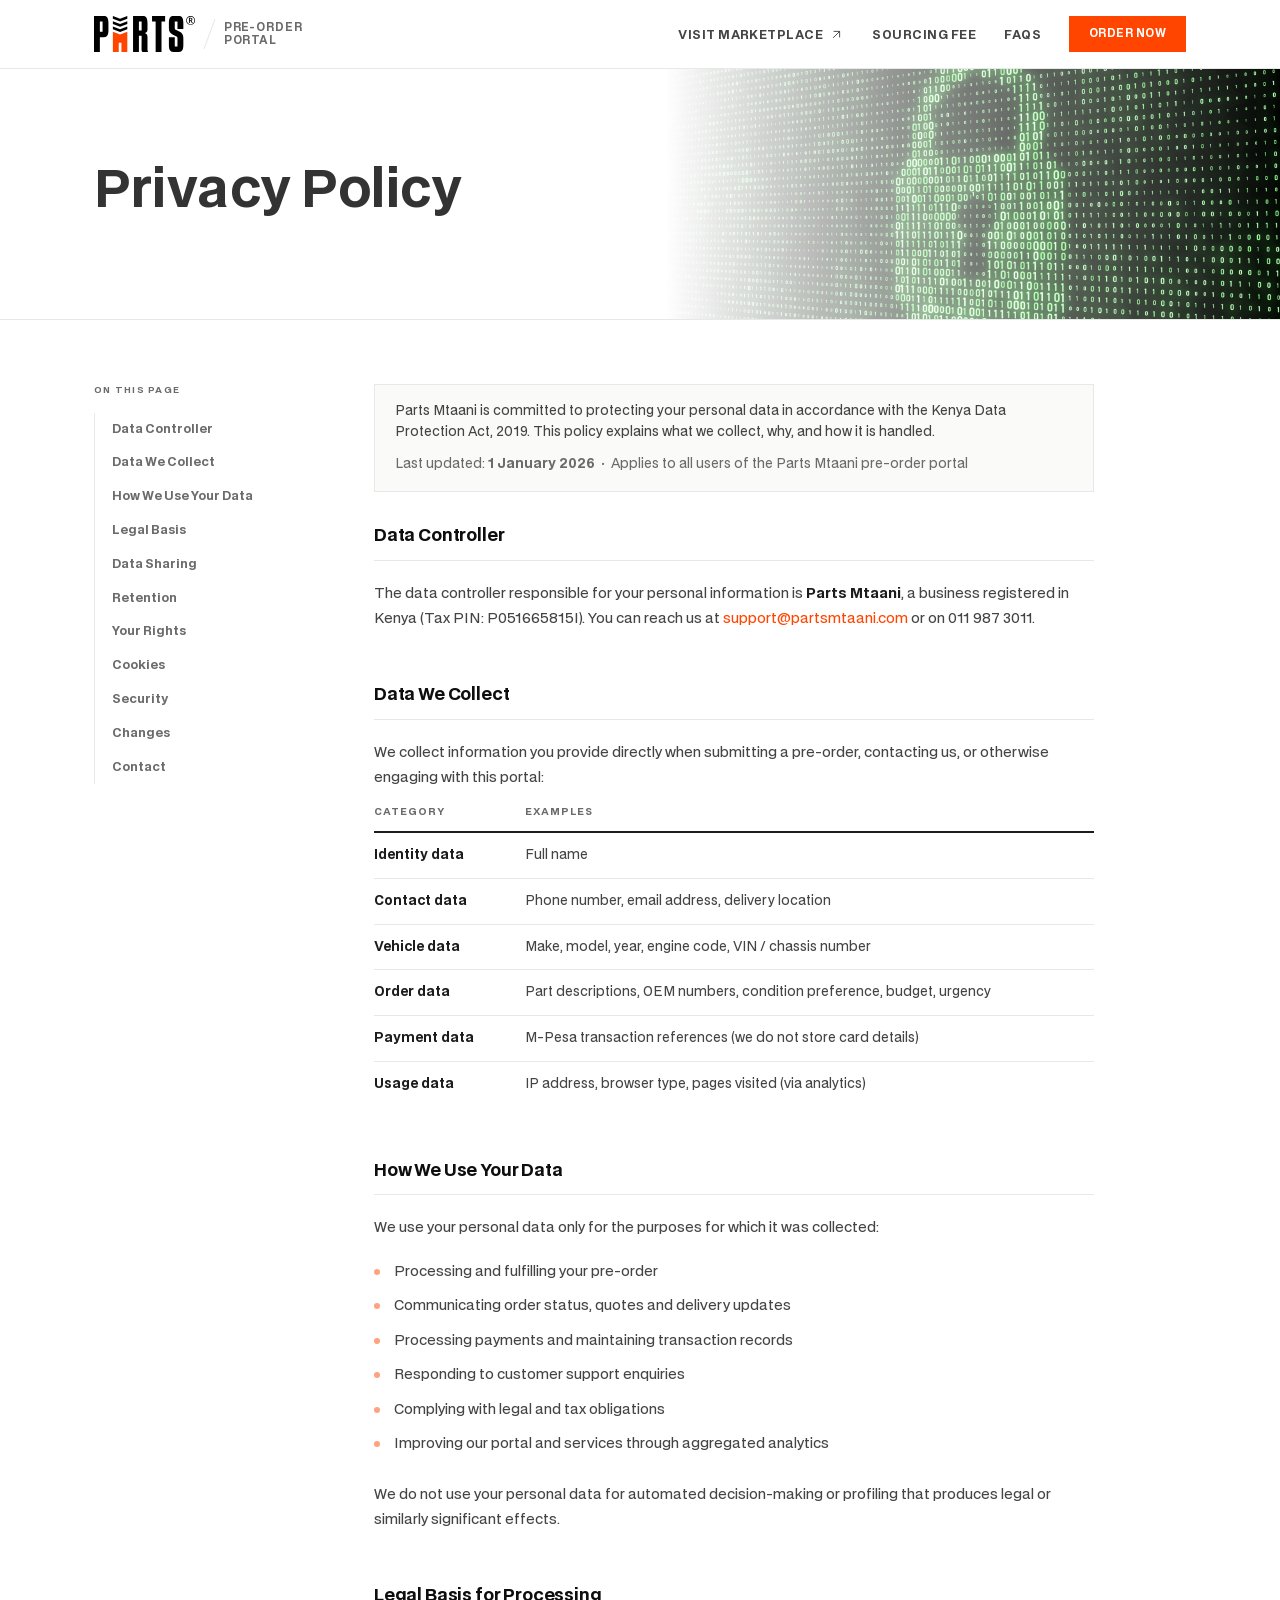
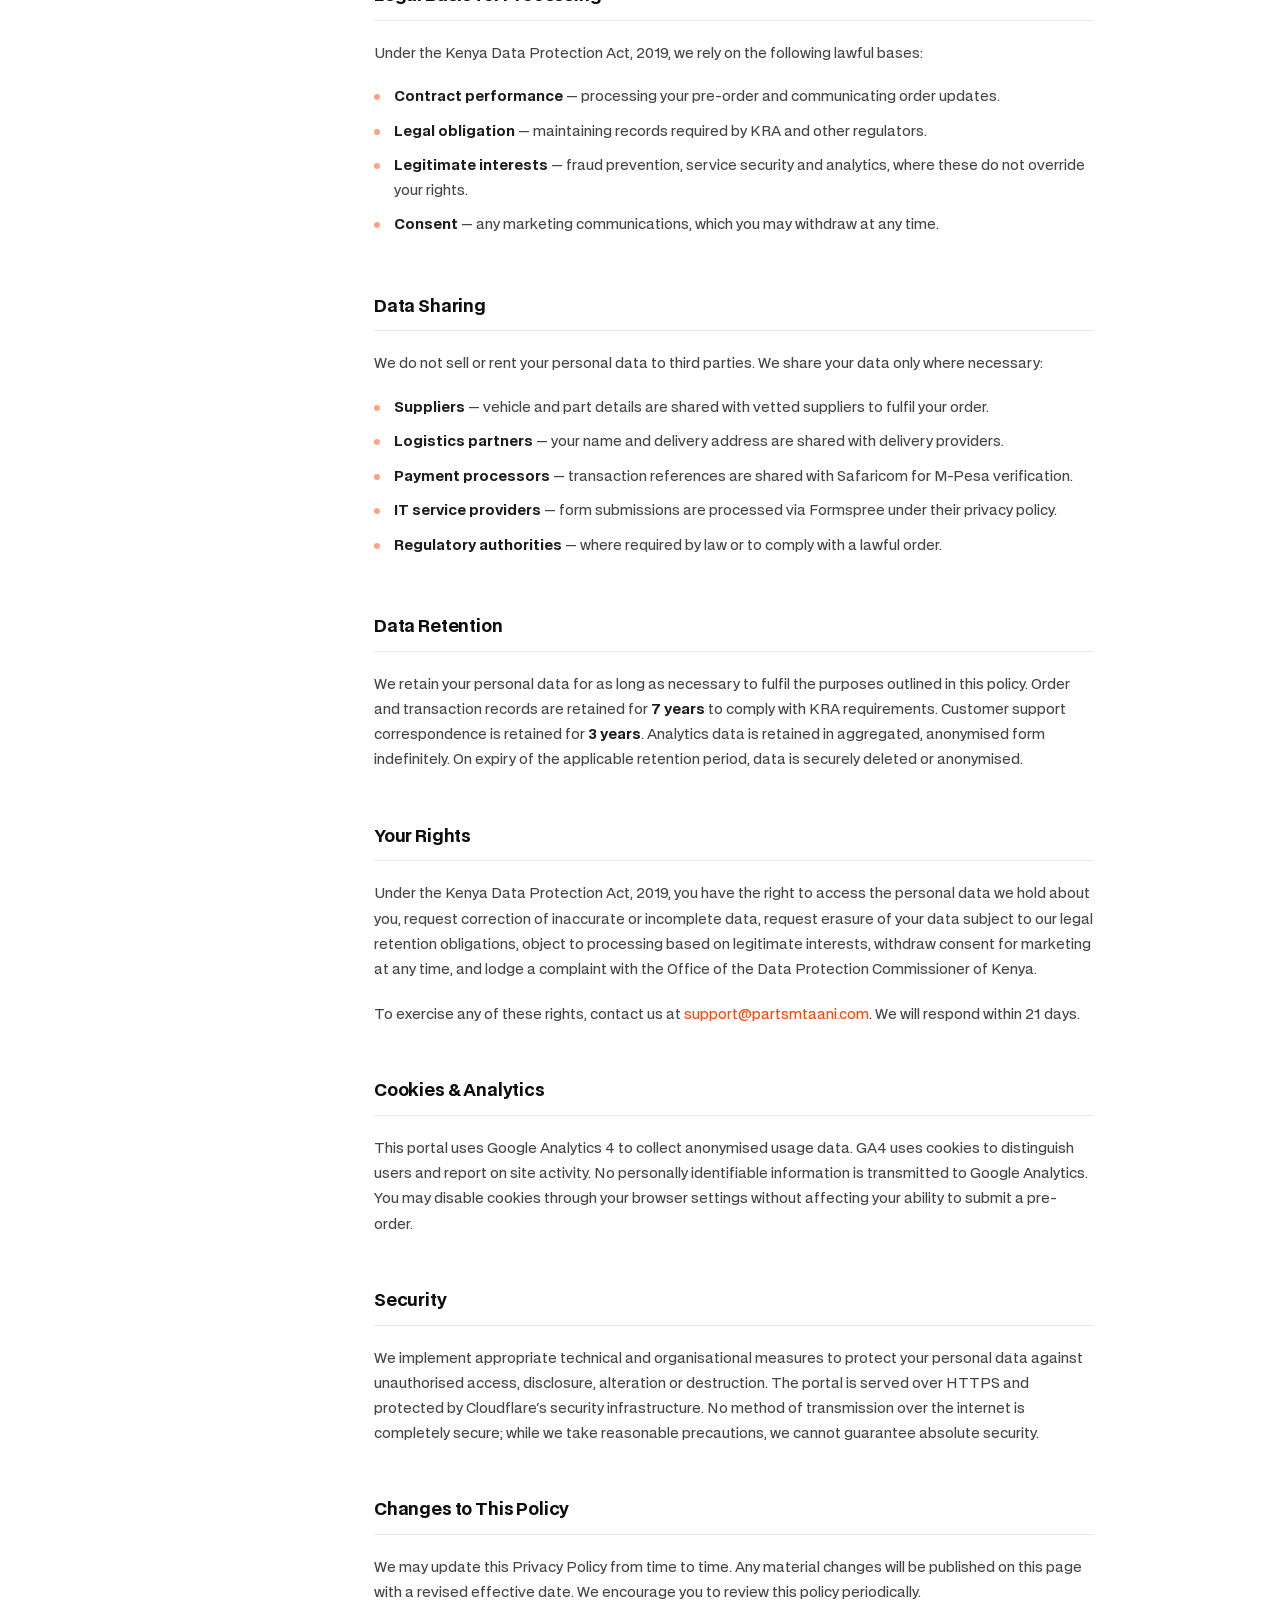
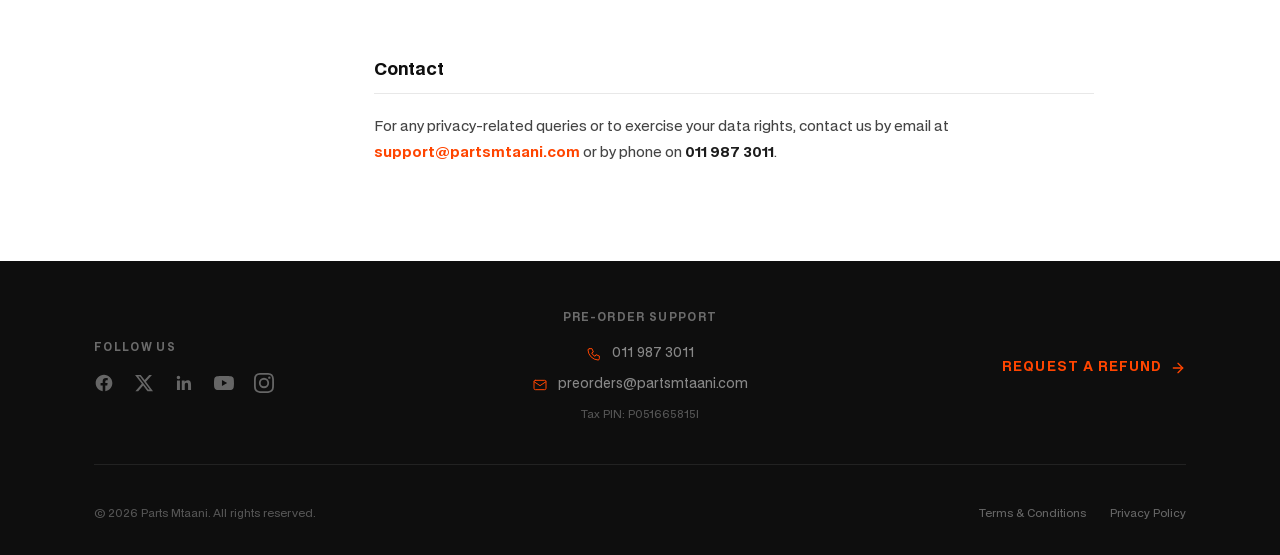
==== commit 12a3c369: "fix files" ====
--- a/privacy/index.html
+++ b/privacy/index.html
@@ -3,7 +3,7 @@
 <head>
   <meta charset="utf-8">
   <meta name="viewport" content="width=device-width, initial-scale=1, shrink-to-fit=no">
-  <meta name="description" content="How PartsMtaani collects, uses and protects your personal data.">
+  <meta name="description" content="How Parts Mtaani collects, uses and protects your personal data.">
   <meta property="og:title" content="Privacy Policy | Parts Mtaani">
   <title>Privacy Policy | Parts Mtaani</title>
   <link rel="stylesheet" href="/assets/css/uikit.min.css">
@@ -41,7 +41,6 @@
 <div class="page-hero">
   <div class="wrap">
     <h1>Privacy Policy</h1>
-    <p class="meta">Last updated: <strong>1 January 2026</strong> &nbsp;·&nbsp; Applies to all users of the PartsMtaani pre-order portal</p>
   </div>
 </div>
 
@@ -68,7 +67,8 @@
     <div class="doc-body">
 
       <div class="notice-box">
-        <p>PartsMtaani is committed to protecting your personal data in accordance with the Kenya Data Protection Act, 2019. This policy explains what we collect, why, and how it is handled.</p>
+        <p>Parts Mtaani is committed to protecting your personal data in accordance with the Kenya Data Protection Act, 2019. This policy explains what we collect, why, and how it is handled.</p>
+        <p style="margin-top:10px;font-size:13px;color:var(--muted);">Last updated: <strong>1 January 2026</strong> &nbsp;·&nbsp; Applies to all users of the Parts Mtaani pre-order portal</p>
       </div>
 
       <div class="doc-section" id="p1">
@@ -209,6 +209,8 @@
   </div>
 </footer>
 
+<script src="/assets/js/uikit.min.js"></script>
+<script src="/assets/js/uikit-icons.min.js"></script>
 <script src="/assets/js/scripts.js"></script>
 </body>
 </html>
--- a/assets/css/styles.css
+++ b/assets/css/styles.css
@@ -360,7 +360,7 @@
    HOMEPAGE — SOURCING FEE SECTION
    ============================================ */
 .fee-banner {
-  padding: 88px 0;
+  padding: 64px 0;
   background: var(--success);
   position: relative;
 }
@@ -372,26 +372,26 @@
 .fee-banner .fee-proc-paybill { color: #fff; font-weight: 800; }
 
 /* ── Layout ── */
-.fee-header { margin-bottom: 48px; }
+.fee-header { margin-bottom: 36px; }
 .fee-header h2 { margin-top: 0; }
 
 .fee-body {
   display: grid;
-  grid-template-columns: 1fr 420px;
-  gap: 64px;
+  grid-template-columns: 1fr 400px;
+  gap: 52px;
   align-items: start;
 }
 @media (max-width: 980px) { .fee-body { grid-template-columns: 1fr; gap: 48px; } }
 
 /* ── Left: intro + tally + guarantee ── */
-.fee-intro { font-size: 16px; line-height: 1.75; margin-bottom: 32px; }
-
-.fee-tally { margin-bottom: 28px; }
+.fee-intro { font-size: 15px; line-height: 1.7; margin-bottom: 24px; }
+
+.fee-tally { margin-bottom: 22px; }
 .fee-tally-row {
   display: grid;
   grid-template-columns: 140px 1fr;
-  gap: 0 24px;
-  padding: 16px 0;
+  gap: 0 20px;
+  padding: 12px 0;
   border-bottom: 1px solid rgba(255,255,255,0.18);
   align-items: start;
 }
@@ -434,9 +434,9 @@
 .fee-steps { display: flex; flex-direction: column; gap: 0; }
 .fee-step {
   display: flex;
-  gap: 16px;
+  gap: 14px;
   align-items: flex-start;
-  padding: 18px 0;
+  padding: 14px 0;
   border-bottom: 1px solid rgba(255,255,255,0.15);
 }
 .fee-step:last-child { border-bottom: none; }
@@ -520,7 +520,7 @@
   flex-shrink: 0;
 }
 .form-sec-head h4 { font-size: 11px; font-weight: 700; letter-spacing: 0.1em; margin: 0; color: var(--black); }
-.form-body { padding: 24px; }
+.form-body { padding: 20px 24px; }
 .btn-step {
   background: var(--orange); color: #fff; border: none;
   padding: 12px 28px;
@@ -564,9 +564,9 @@
   transition: all 0.15s; flex-shrink: 0;
 }
 .remove-vehicle:hover { border-color: #cc2200; color: #cc2200; }
-.vehicle-content { display: none; padding: 20px; border-top: 1px solid var(--line); }
+.vehicle-content { display: none; padding: 16px; border-top: 1px solid var(--line); }
 .vehicle-content.open { display: block; }
-.part-item { background: var(--bg); border: 1px solid var(--line); border-radius: 4px; padding: 16px; margin-bottom: 12px; }
+.part-item { background: var(--bg); border: 1px solid var(--line); border-radius: 4px; padding: 14px; margin-bottom: 10px; }
 .part-header { display: flex; align-items: center; justify-content: space-between; margin-bottom: 14px; }
 .part-title { font-size: 10px; font-weight: 700; letter-spacing: 0.12em; text-transform: uppercase; color: var(--muted); }
 .remove-part { background: none; border: none; cursor: pointer; color: var(--muted); font-size: 16px; padding: 0 4px; transition: color 0.15s; }
@@ -935,12 +935,12 @@
 .form-card-head h3 { font-size: 11px; font-weight: 700; letter-spacing: 0.1em; margin: 0; color: var(--black); }
 .form-card-num { width: 26px; height: 26px; background: var(--orange); color: #fff; font-size: 12px; font-weight: 700; border-radius: 50%; display: flex; align-items: center; justify-content: center; flex-shrink: 0; }
 .form-card-body { padding: 28px; }
-.field { margin-bottom: 20px; }
-.field label { display: block; font-size: 11px; font-weight: 700; letter-spacing: 0.08em; text-transform: uppercase; color: var(--ink); margin-bottom: 6px; }
-.field input, .field select, .field textarea { width: 100%; padding: 11px 14px; border: 1px solid var(--line); border-radius: 4px; font-size: 14px; color: var(--ink); font-family: 'BDOGrotesk', 'Inter', sans-serif; background: var(--white); transition: border-color 0.15s; outline: none; }
+.field { margin-bottom: 16px; }
+.field label { display: block; font-size: 10px; font-weight: 700; letter-spacing: 0.1em; text-transform: uppercase; color: var(--muted); margin-bottom: 5px; }
+.field input, .field select, .field textarea { width: 100%; padding: 9px 12px; border: 1px solid var(--line); border-radius: 4px; font-size: 14px; color: var(--ink); font-family: 'BDOGrotesk', 'Inter', sans-serif; background: var(--white); transition: border-color 0.15s; outline: none; }
 .field input:focus, .field select:focus, .field textarea:focus { border-color: var(--orange); }
-.field textarea { resize: vertical; min-height: 90px; }
-.field-2 { display: grid; grid-template-columns: 1fr 1fr; gap: 16px; }
+.field textarea { resize: vertical; min-height: 80px; }
+.field-2 { display: grid; grid-template-columns: 1fr 1fr; gap: 14px; }
 @media (max-width: 600px) { .field-2 { grid-template-columns: 1fr; } }
 .req { color: var(--orange); }
 .submit-btn { background: var(--orange); color: #fff; border: none; padding: 14px 32px; font-size: 12px; font-weight: 700; letter-spacing: 0.08em; text-transform: uppercase; border-radius: 2px; cursor: pointer; transition: background 0.2s; width: 100%; font-family: 'BDOGrotesk', 'Inter', sans-serif; }
@@ -985,7 +985,7 @@
 .refund-form-head { background: var(--bg); border-bottom: 1px solid var(--line); padding: 16px 24px; }
 .refund-form-head h4 { font-size: 13px; font-weight: 700; letter-spacing: 0; text-transform: none; color: var(--black); margin: 0 0 2px; }
 .refund-form-head p { font-size: 11px; color: var(--muted); margin: 0; }
-.refund-form-body { padding: 24px; }
-.divider-line { height: 1px; background: var(--line); margin: 18px 0; }
+.refund-form-body { padding: 20px 24px; }
+.divider-line { height: 1px; background: var(--line); margin: 14px 0; }
 .form-note { font-size: 11px; color: var(--muted); line-height: 1.6; margin-top: 14px; }
 .refund-success-msg { display: none; background: #f0fbf7; border-left: 3px solid var(--success); padding: 12px 16px; margin-bottom: 18px; font-size: 13px; color: var(--success); border-radius: 0 4px 4px 0; }
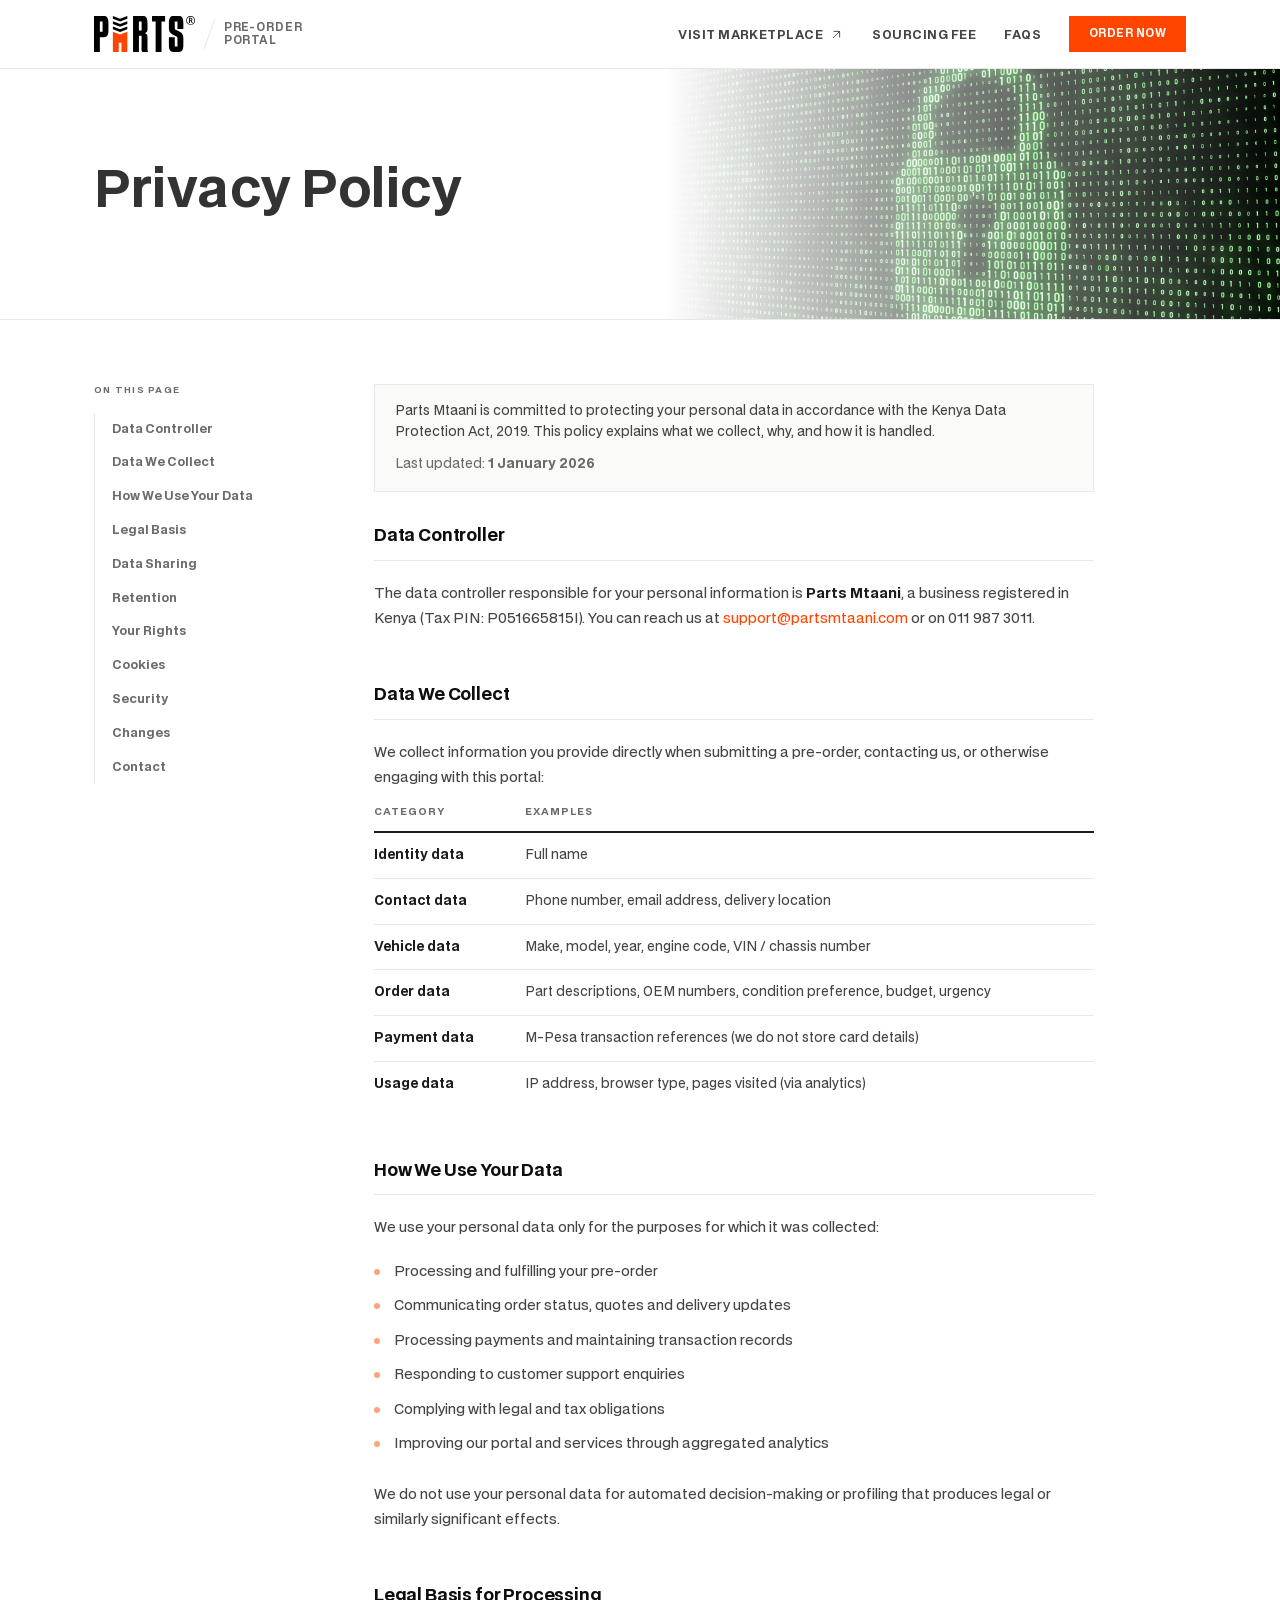
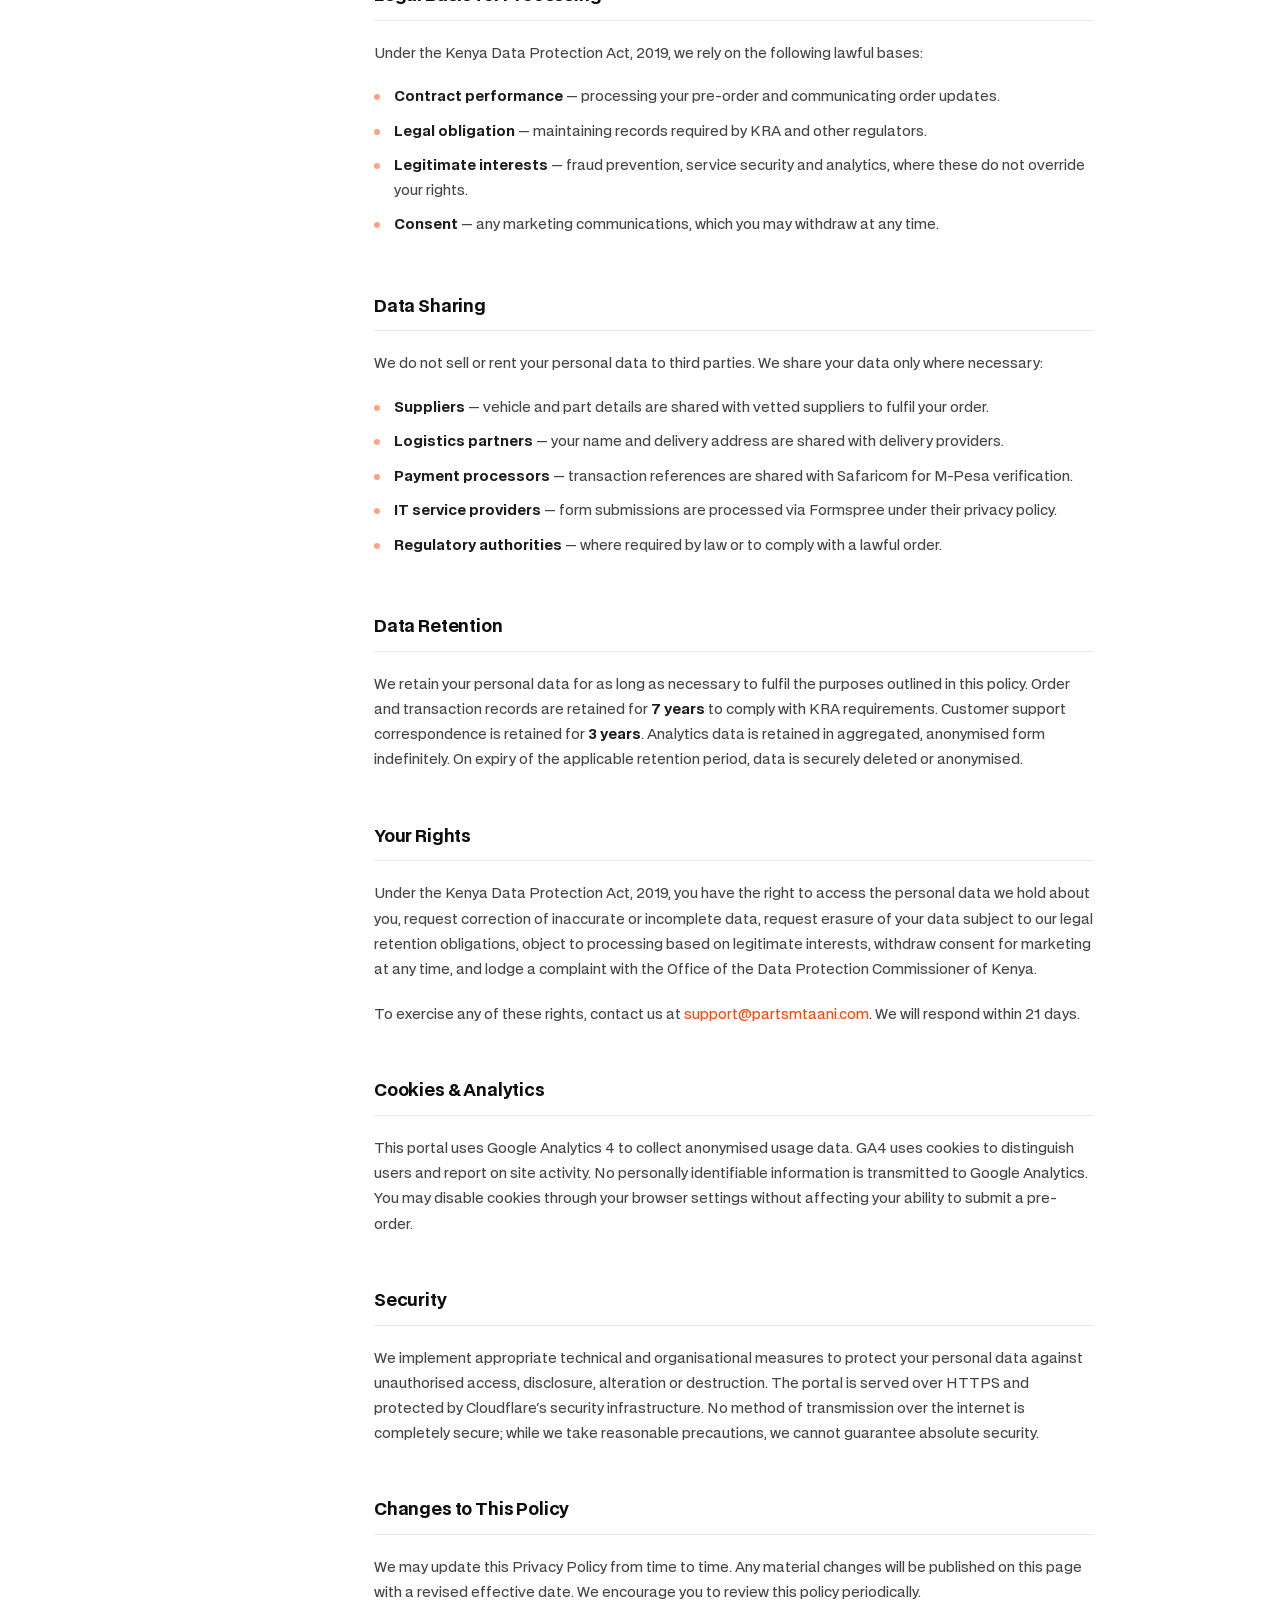
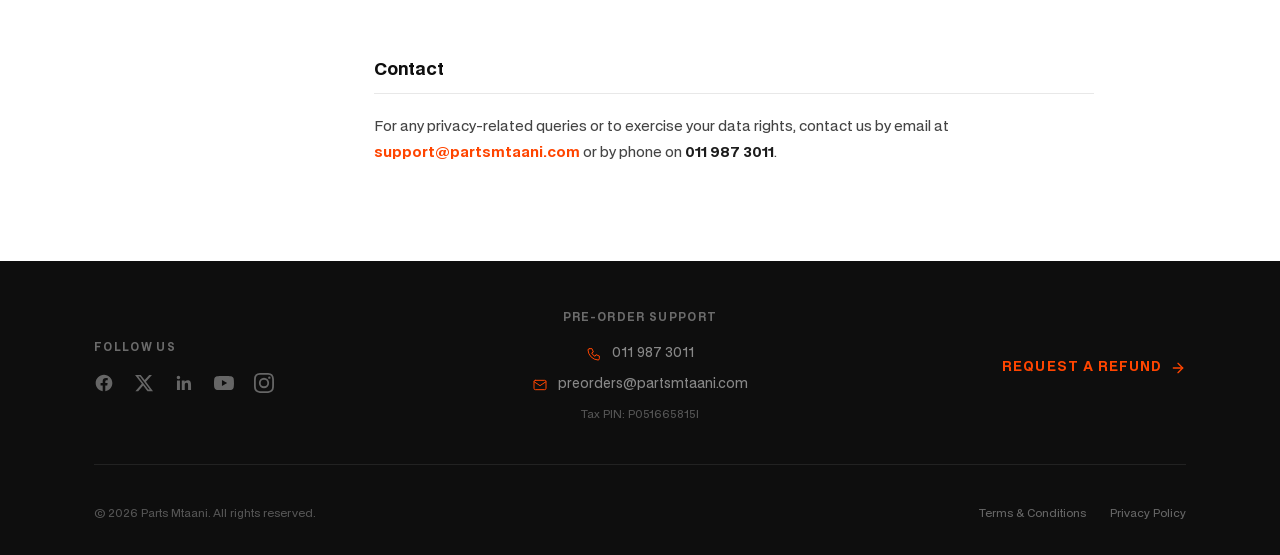
==== commit 177d6f2c: "fix pages" ====
--- a/privacy/index.html
+++ b/privacy/index.html
@@ -41,6 +41,7 @@
 <div class="page-hero">
   <div class="wrap">
     <h1>Privacy Policy</h1>
+
   </div>
 </div>
 
@@ -68,7 +69,7 @@
 
       <div class="notice-box">
         <p>Parts Mtaani is committed to protecting your personal data in accordance with the Kenya Data Protection Act, 2019. This policy explains what we collect, why, and how it is handled.</p>
-        <p style="margin-top:10px;font-size:13px;color:var(--muted);">Last updated: <strong>1 January 2026</strong> &nbsp;·&nbsp; Applies to all users of the Parts Mtaani pre-order portal</p>
+        <p class="notice-meta">Last updated: <strong>1 January 2026</strong></p>
       </div>
 
       <div class="doc-section" id="p1">
--- a/assets/css/styles.css
+++ b/assets/css/styles.css
@@ -360,10 +360,23 @@
    HOMEPAGE — SOURCING FEE SECTION
    ============================================ */
 .fee-banner {
-  padding: 64px 0;
-  background: var(--success);
+  padding: 88px 0;
+  background-color: var(--success);
   position: relative;
 }
+/* Subtle SVG gear/grid pattern overlay */
+.fee-banner::before {
+  content: "";
+  position: absolute;
+  inset: 0;
+  background-image: url('/assets/img/fee-pattern.svg');
+  background-size: 320px 320px;
+  background-repeat: repeat;
+  opacity: 0.07;
+  pointer-events: none;
+  z-index: 0;
+}
+.fee-banner .wrap { position: relative; z-index: 1; }
 /* ── Fee section — colour overrides on green bg ── */
 .fee-banner .fee-label { color: rgba(255,255,255,0.7); }
 .fee-banner h2 { color: #fff; }
@@ -372,26 +385,26 @@
 .fee-banner .fee-proc-paybill { color: #fff; font-weight: 800; }
 
 /* ── Layout ── */
-.fee-header { margin-bottom: 36px; }
+.fee-header { margin-bottom: 48px; }
 .fee-header h2 { margin-top: 0; }
 
 .fee-body {
   display: grid;
-  grid-template-columns: 1fr 400px;
-  gap: 52px;
+  grid-template-columns: 1fr 420px;
+  gap: 64px;
   align-items: start;
 }
 @media (max-width: 980px) { .fee-body { grid-template-columns: 1fr; gap: 48px; } }
 
 /* ── Left: intro + tally + guarantee ── */
-.fee-intro { font-size: 15px; line-height: 1.7; margin-bottom: 24px; }
-
-.fee-tally { margin-bottom: 22px; }
+.fee-intro { font-size: 16px; line-height: 1.75; margin-bottom: 32px; }
+
+.fee-tally { margin-bottom: 28px; }
 .fee-tally-row {
   display: grid;
   grid-template-columns: 140px 1fr;
-  gap: 0 20px;
-  padding: 12px 0;
+  gap: 0 24px;
+  padding: 16px 0;
   border-bottom: 1px solid rgba(255,255,255,0.18);
   align-items: start;
 }
@@ -434,9 +447,9 @@
 .fee-steps { display: flex; flex-direction: column; gap: 0; }
 .fee-step {
   display: flex;
-  gap: 14px;
+  gap: 16px;
   align-items: flex-start;
-  padding: 14px 0;
+  padding: 18px 0;
   border-bottom: 1px solid rgba(255,255,255,0.15);
 }
 .fee-step:last-child { border-bottom: none; }
@@ -480,6 +493,9 @@
 /* ============================================
    HOMEPAGE — ORDER FORM
    ============================================ */
+/* ============================================
+   ORDER FORM — natural layout
+   ============================================ */
 .form-layout {
   display: grid;
   grid-template-columns: 1fr 360px;
@@ -489,38 +505,31 @@
 }
 @media (max-width: 980px) { .form-layout { grid-template-columns: 1fr; } }
 
-.step-indicator {
-  display: flex;
+/* Natural group title — like a document heading */
+.form-group-title {
+  font-size: 11px;
+  font-weight: 700;
+  letter-spacing: 0.1em;
+  text-transform: uppercase;
+  color: var(--muted);
+  padding-bottom: 10px;
   border-bottom: 1px solid var(--line);
-  background: var(--bg);
-}
-.step-dot {
-  display: flex; align-items: center; gap: 8px;
-  padding: 13px 22px;
-  font-size: 11px; font-weight: 700; letter-spacing: 0.06em; text-transform: uppercase;
-  color: var(--muted);
-  border-bottom: 2px solid transparent;
-  margin-bottom: -1px;
-  transition: all 0.2s;
-}
-.step-dot.active { color: var(--orange); border-bottom-color: var(--orange); }
-.step-dot.completed { color: var(--success); }
-.step-icon { width: 14px; height: 14px; flex-shrink: 0; }
-.form-sec-head {
-  display: flex; align-items: center; gap: 14px;
-  padding: 18px 24px;
-  border-bottom: 1px solid var(--line);
-}
-.form-sec-num {
-  width: 26px; height: 26px;
-  background: var(--orange); color: #fff;
-  font-size: 12px; font-weight: 700;
-  border-radius: 50%;
-  display: flex; align-items: center; justify-content: center;
-  flex-shrink: 0;
-}
-.form-sec-head h4 { font-size: 11px; font-weight: 700; letter-spacing: 0.1em; margin: 0; color: var(--black); }
-.form-body { padding: 20px 24px; }
+  margin-bottom: 20px;
+}
+
+.form-body-plain { }
+.form-step-action { display: flex; justify-content: flex-end; margin-top: 8px; }
+
+.step-container { }
+
+/* Keep step-dot for JS state, visually hidden */
+.step-indicator { display: none; }
+.step-dot { display: none; }
+.step-dot.active, .step-dot.completed { display: none; }
+.step-icon { display: none; }
+.form-sec-head { display: none; }
+.form-sec-num { display: none; }
+.form-body { padding: 24px; }
 .btn-step {
   background: var(--orange); color: #fff; border: none;
   padding: 12px 28px;
@@ -548,48 +557,49 @@
   .step-actions { flex-direction: column; }
   .step-actions .submit-btn, .step-actions .btn-step-back { width: 100%; text-align: center; }
 }
-.vehicle-card { border: 1px solid var(--line); border-radius: 6px; margin-bottom: 14px; overflow: hidden; }
+.vehicle-card { border: 1px solid var(--line); margin-bottom: 12px; }
 .vehicle-header {
   display: flex; align-items: center; justify-content: space-between;
-  padding: 13px 18px; background: var(--bg); cursor: pointer; transition: background 0.15s;
-}
-.vehicle-header:hover { background: #f0f0ee; }
-.vehicle-title { font-size: 11px; font-weight: 700; text-transform: uppercase; letter-spacing: 0.08em; color: var(--black); }
-.vehicle-badge { font-size: 11px; color: var(--muted); font-weight: 400; text-transform: none; }
+  padding: 12px 16px; background: var(--bg); cursor: pointer; transition: background 0.15s;
+}
+.vehicle-header:hover { background: #eeeeec; }
+.vehicle-title { font-size: 13px; font-weight: 700; color: var(--black); }
+.vehicle-badge { font-size: 12px; color: var(--muted); font-weight: 400; }
 .remove-vehicle {
-  background: none; border: 1px solid var(--line);
-  width: 24px; height: 24px; border-radius: 50%;
-  cursor: pointer; color: var(--muted); font-size: 14px;
-  display: flex; align-items: center; justify-content: center;
-  transition: all 0.15s; flex-shrink: 0;
-}
-.remove-vehicle:hover { border-color: #cc2200; color: #cc2200; }
-.vehicle-content { display: none; padding: 16px; border-top: 1px solid var(--line); }
+  background: none; border: none;
+  cursor: pointer; color: var(--muted); font-size: 11px;
+  font-family: 'BDOGrotesk','Inter',sans-serif; font-weight: 600;
+  letter-spacing: 0.04em; text-transform: uppercase;
+  padding: 2px 0; flex-shrink: 0; transition: color 0.15s;
+}
+.remove-vehicle:hover { color: #cc2200; }
+.vehicle-content { display: none; padding: 24px 20px; border-top: 1px solid var(--line); }
 .vehicle-content.open { display: block; }
-.part-item { background: var(--bg); border: 1px solid var(--line); border-radius: 4px; padding: 14px; margin-bottom: 10px; }
+.part-item { background: var(--bg); border-top: 1px solid var(--line); padding: 16px; margin-bottom: 0; }
 .part-header { display: flex; align-items: center; justify-content: space-between; margin-bottom: 14px; }
-.part-title { font-size: 10px; font-weight: 700; letter-spacing: 0.12em; text-transform: uppercase; color: var(--muted); }
-.remove-part { background: none; border: none; cursor: pointer; color: var(--muted); font-size: 16px; padding: 0 4px; transition: color 0.15s; }
+.part-title { font-size: 12px; font-weight: 600; color: var(--muted); }
+.remove-part { background: none; border: none; cursor: pointer; color: var(--muted); font-size: 11px; font-weight: 600; font-family: 'BDOGrotesk','Inter',sans-serif; letter-spacing: 0.04em; text-transform: uppercase; padding: 0; transition: color 0.15s; }
 .remove-part:hover { color: #cc2200; }
 .add-btn {
-  background: var(--white); color: var(--mid);
+  background: none; color: var(--orange);
+  border: none; border-bottom: 1px solid transparent;
+  padding: 10px 0;
+  font-size: 13px; font-weight: 600;
+  cursor: pointer; transition: border-color 0.15s;
+  font-family: 'BDOGrotesk', 'Inter', sans-serif;
+  display: inline-block; margin-top: 4px;
+}
+.add-btn:hover { border-bottom-color: var(--orange); }
+.image-upload-zone {
   border: 1px dashed var(--line);
-  padding: 10px 20px;
-  font-size: 11px; font-weight: 700; letter-spacing: 0.08em; text-transform: uppercase;
-  border-radius: 4px; cursor: pointer; transition: all 0.2s; width: 100%;
-  font-family: 'BDOGrotesk', 'Inter', sans-serif;
-}
-.add-btn:hover { border-color: var(--orange); color: var(--orange); }
-.image-upload-zone {
-  border: 1.5px dashed var(--line); border-radius: 6px;
-  padding: 18px; text-align: center; cursor: pointer;
+  padding: 14px 18px; text-align: center; cursor: pointer;
   transition: border-color 0.2s; margin-top: 10px;
 }
 .image-upload-zone:hover { border-color: var(--orange); }
 .image-upload-zone svg { width: 22px; height: 22px; stroke: var(--muted); margin-bottom: 6px; }
 .image-upload-zone p { font-size: 12px; color: var(--muted); margin: 0; }
 .image-preview-row { display: flex; gap: 8px; flex-wrap: wrap; margin-top: 10px; }
-.preview-img { position: relative; width: 64px; height: 64px; border-radius: 4px; overflow: hidden; border: 1px solid var(--line); }
+.preview-img { position: relative; width: 64px; height: 64px; overflow: hidden; border: 1px solid var(--line); }
 .preview-img img { width: 100%; height: 100%; object-fit: cover; display: block; }
 .delete-img {
   position: absolute; top: 2px; right: 2px;
@@ -673,9 +683,8 @@
 .success-msg {
   display: none;
   background: #f0fbf7;
-  border: 1px solid rgba(38,196,133,0.3);
-  border-radius: 6px;
-  padding: 14px 18px;
+  border-left: 3px solid var(--success);
+  padding: 12px 16px;
   font-size: 14px; color: var(--success);
   margin-bottom: 18px;
 }
@@ -883,6 +892,8 @@
 .doc-section a:hover { text-decoration: underline; }
 .notice-box { background: var(--bg); border: 1px solid var(--line); padding: 16px 20px; margin-bottom: 32px; }
 .notice-box p { margin: 0; font-size: 13px; color: var(--mid); }
+.notice-box p + p { margin-top: 10px; }
+.notice-meta { font-size: 11px; color: var(--muted) !important; }
 .data-table { width: 100%; border-collapse: collapse; margin-bottom: 14px; font-size: 13px; }
 .data-table th { text-align: left; font-size: 10px; font-weight: 700; letter-spacing: 0.1em; text-transform: uppercase; color: var(--muted); padding: 0 0 10px; border-bottom: 2px solid var(--ink); }
 .data-table td { padding: 12px 0; border-bottom: 1px solid var(--line); color: var(--mid); line-height: 1.6; vertical-align: top; }
@@ -930,17 +941,17 @@
 .page-body { padding: 64px 0 96px; }
 .page-grid { display: grid; grid-template-columns: 1fr 400px; gap: 60px; align-items: start; }
 @media (max-width: 960px) { .page-grid { grid-template-columns: 1fr; gap: 48px; } }
-.form-card { background: var(--white); border: 1px solid var(--line); border-radius: 8px; overflow: hidden; }
-.form-card-head { padding: 18px 28px; background: var(--bg); border-bottom: 1px solid var(--line); display: flex; align-items: center; gap: 12px; }
+.form-card { background: var(--white); border: 1px solid var(--line); }
+.form-card-head { padding: 16px 24px; background: var(--bg); border-bottom: 1px solid var(--line); display: flex; align-items: center; gap: 12px; }
 .form-card-head h3 { font-size: 11px; font-weight: 700; letter-spacing: 0.1em; margin: 0; color: var(--black); }
 .form-card-num { width: 26px; height: 26px; background: var(--orange); color: #fff; font-size: 12px; font-weight: 700; border-radius: 50%; display: flex; align-items: center; justify-content: center; flex-shrink: 0; }
 .form-card-body { padding: 28px; }
-.field { margin-bottom: 16px; }
-.field label { display: block; font-size: 10px; font-weight: 700; letter-spacing: 0.1em; text-transform: uppercase; color: var(--muted); margin-bottom: 5px; }
-.field input, .field select, .field textarea { width: 100%; padding: 9px 12px; border: 1px solid var(--line); border-radius: 4px; font-size: 14px; color: var(--ink); font-family: 'BDOGrotesk', 'Inter', sans-serif; background: var(--white); transition: border-color 0.15s; outline: none; }
+.field { margin-bottom: 20px; }
+.field label { display: block; font-size: 11px; font-weight: 700; letter-spacing: 0.08em; text-transform: uppercase; color: var(--ink); margin-bottom: 6px; }
+.field input, .field select, .field textarea { width: 100%; padding: 11px 14px; border: 1px solid var(--line); border-radius: 4px; font-size: 14px; color: var(--ink); font-family: 'BDOGrotesk', 'Inter', sans-serif; background: var(--white); transition: border-color 0.15s; outline: none; }
 .field input:focus, .field select:focus, .field textarea:focus { border-color: var(--orange); }
-.field textarea { resize: vertical; min-height: 80px; }
-.field-2 { display: grid; grid-template-columns: 1fr 1fr; gap: 14px; }
+.field textarea { resize: vertical; min-height: 90px; }
+.field-2 { display: grid; grid-template-columns: 1fr 1fr; gap: 16px; }
 @media (max-width: 600px) { .field-2 { grid-template-columns: 1fr; } }
 .req { color: var(--orange); }
 .submit-btn { background: var(--orange); color: #fff; border: none; padding: 14px 32px; font-size: 12px; font-weight: 700; letter-spacing: 0.08em; text-transform: uppercase; border-radius: 2px; cursor: pointer; transition: background 0.2s; width: 100%; font-family: 'BDOGrotesk', 'Inter', sans-serif; }
@@ -981,11 +992,25 @@
 .eligibility-badge svg { width: 12px; height: 12px; flex-shrink: 0; }
 
 /* Refund form card (sticky right column) */
+/* ── Refund form — natural layout ── */
+.refund-form-natural {
+  position: sticky;
+  top: 88px;
+}
+.refund-form-natural-title {
+  font-size: 17px;
+  font-weight: 700;
+  color: var(--black);
+  margin-bottom: 24px;
+  padding-bottom: 16px;
+  border-bottom: 1px solid var(--line);
+  letter-spacing: -0.01em;
+}
 .refund-form-card { background: var(--white); border: 1px solid var(--line); border-radius: 8px; overflow: hidden; position: sticky; top: 88px; }
 .refund-form-head { background: var(--bg); border-bottom: 1px solid var(--line); padding: 16px 24px; }
 .refund-form-head h4 { font-size: 13px; font-weight: 700; letter-spacing: 0; text-transform: none; color: var(--black); margin: 0 0 2px; }
 .refund-form-head p { font-size: 11px; color: var(--muted); margin: 0; }
-.refund-form-body { padding: 20px 24px; }
-.divider-line { height: 1px; background: var(--line); margin: 14px 0; }
-.form-note { font-size: 11px; color: var(--muted); line-height: 1.6; margin-top: 14px; }
-.refund-success-msg { display: none; background: #f0fbf7; border-left: 3px solid var(--success); padding: 12px 16px; margin-bottom: 18px; font-size: 13px; color: var(--success); border-radius: 0 4px 4px 0; }+.refund-form-body { padding: 24px; }
+.divider-line { height: 1px; background: var(--line); margin: 18px 0; }
+.form-note { font-size: 12px; color: var(--muted); line-height: 1.65; margin-top: 16px; }
+.refund-success-msg { display: none; background: #f0fbf7; border-left: 3px solid var(--success); padding: 12px 16px; margin-bottom: 18px; font-size: 13px; color: var(--success); }
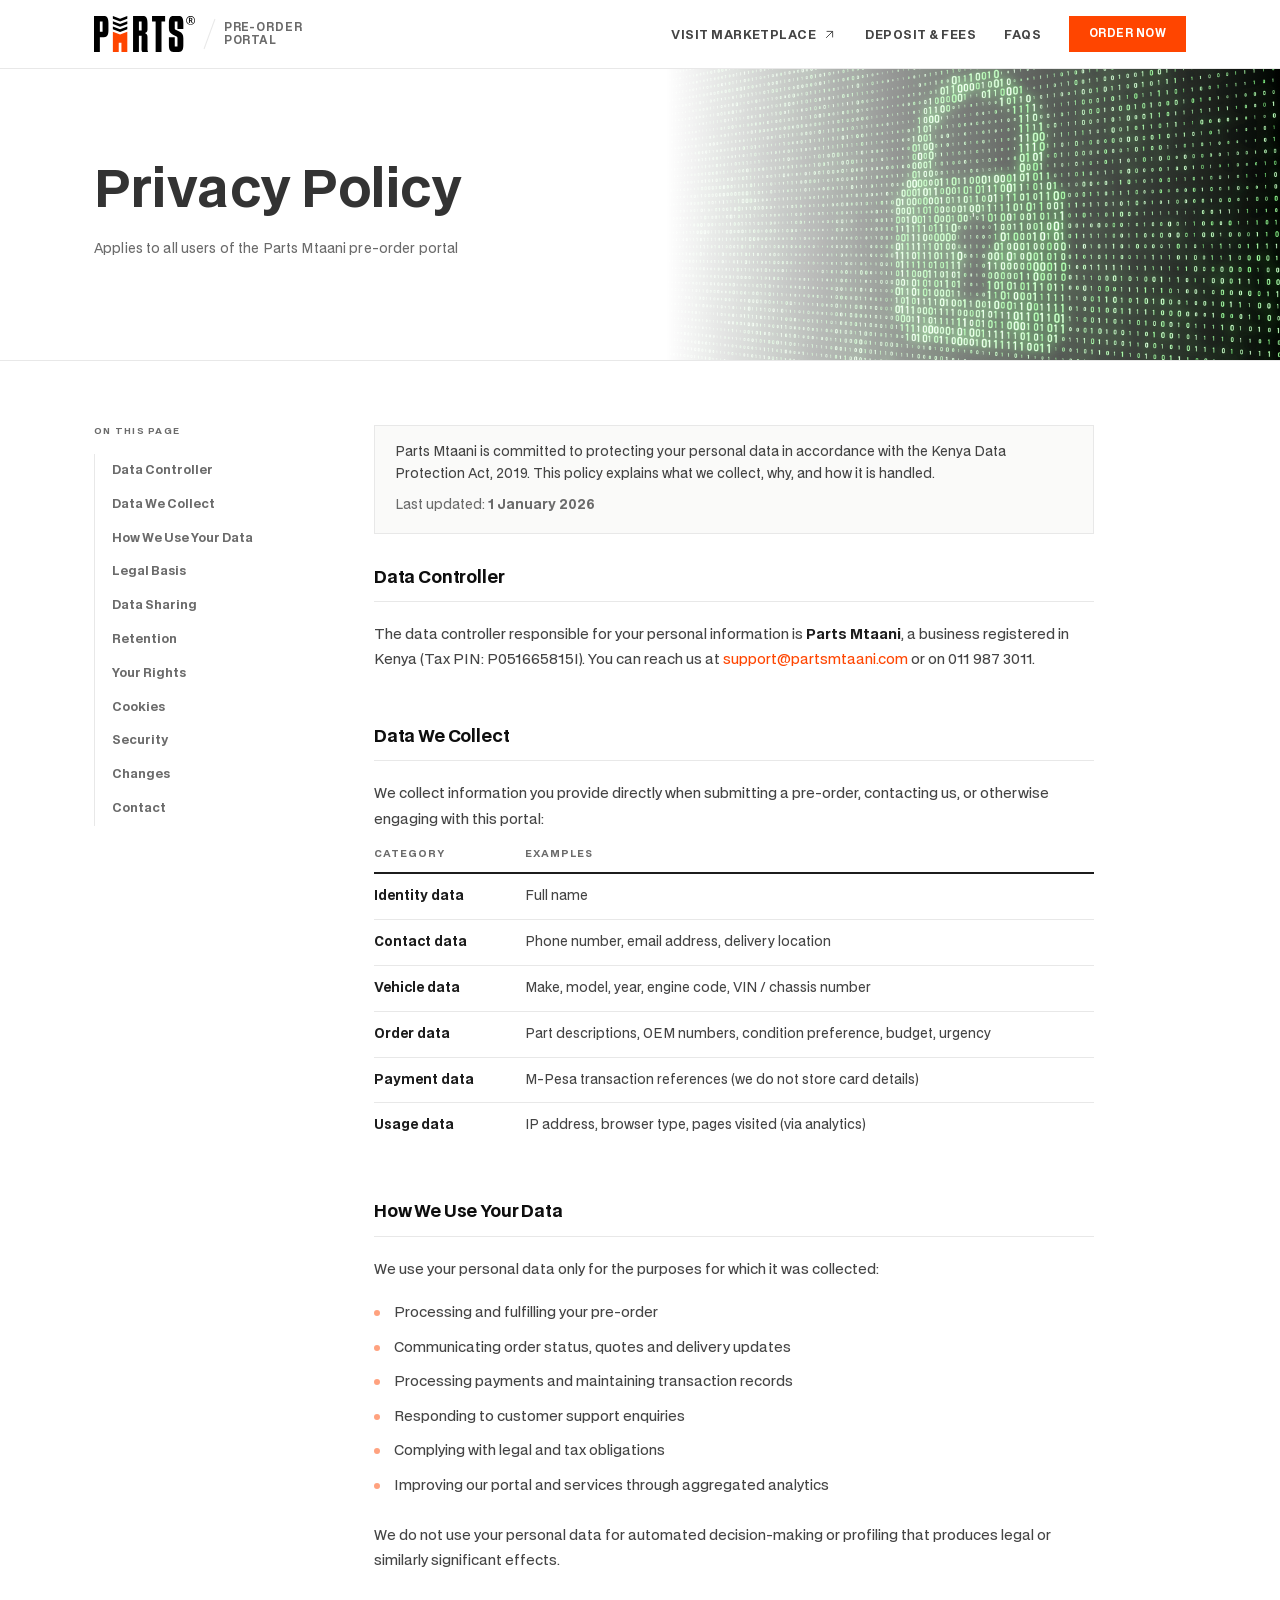
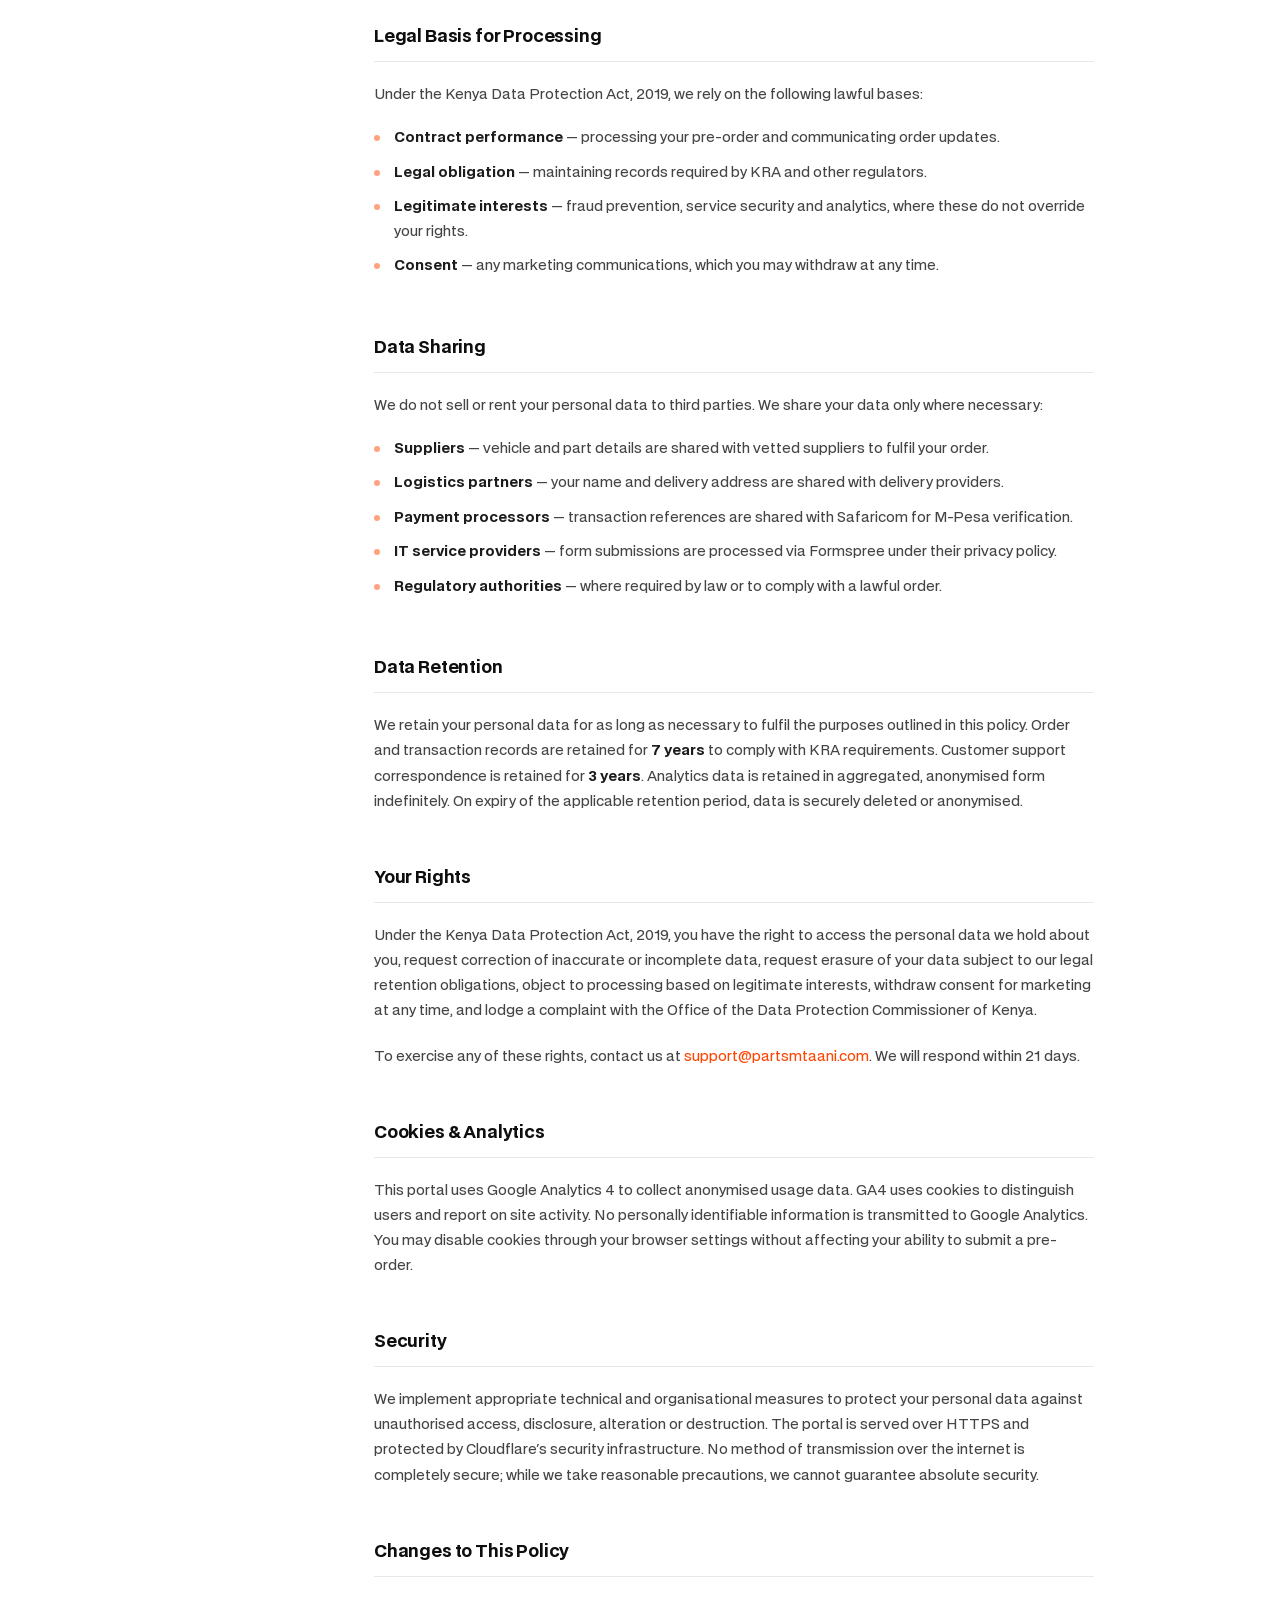
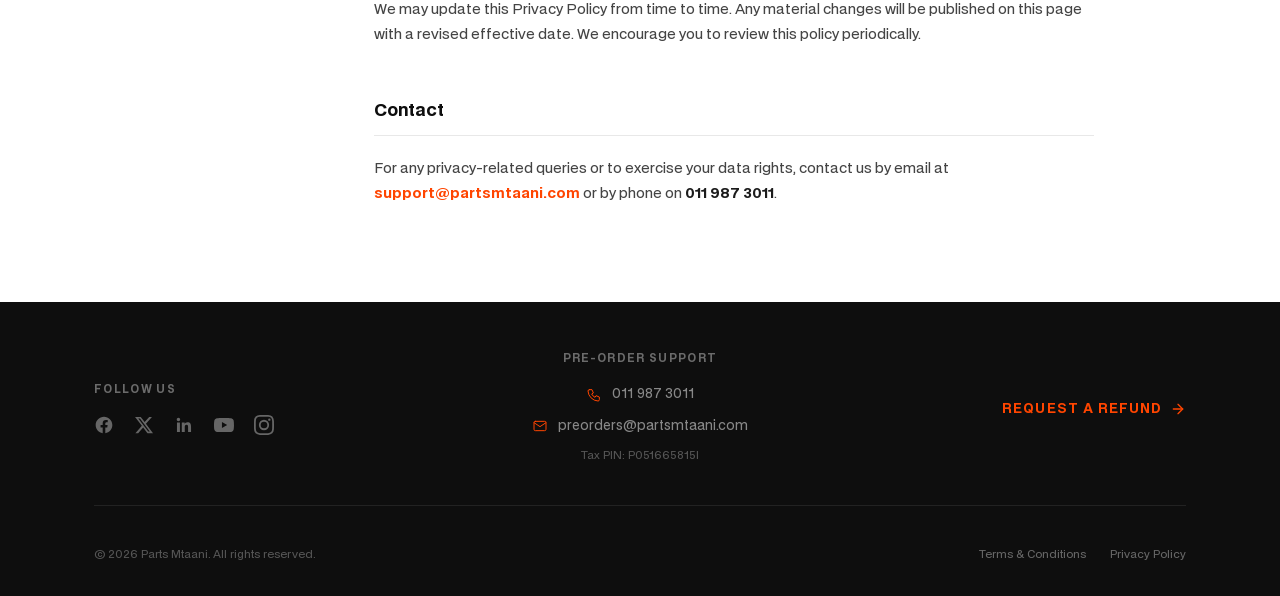
==== commit d373f9d0: "fix forms" ====
--- a/privacy/index.html
+++ b/privacy/index.html
@@ -28,7 +28,7 @@
     </a>
     <ul class="nav-links" id="nav-links">
       <li><a href="https://prelaunch.partsmtaani.com" target="_blank" rel="noopener">Visit Marketplace<svg viewBox="0 0 24 24" fill="none" stroke="currentColor" stroke-width="1.75" stroke-linecap="round" stroke-linejoin="round"><path stroke="none" d="M0 0h24v24H0z" fill="none"/><line x1="17" y1="7" x2="7" y2="17"/><polyline points="8 7 17 7 17 16"/></svg></a></li>
-      <li><a href="/#sourcing-fee">Sourcing Fee</a></li>
+      <li><a href="/#sourcing-fee">Deposit &amp; Fees</a></li>
       <li><a href="/#faq">FAQs</a></li>
       <li><a href="/#order-form" class="btn-nav">Order Now</a></li>
     </ul>
@@ -41,7 +41,7 @@
 <div class="page-hero">
   <div class="wrap">
     <h1>Privacy Policy</h1>
-
+    <p class="meta">Applies to all users of the Parts Mtaani pre-order portal</p>
   </div>
 </div>
 
--- a/assets/css/styles.css
+++ b/assets/css/styles.css
@@ -491,11 +491,249 @@
 .fee-label { font-size: 10px; font-weight: 700; letter-spacing: 0.14em; color: var(--orange); text-transform: uppercase; margin-bottom: 12px; display: inline-block; }
 
 /* ============================================
-   HOMEPAGE — ORDER FORM
-   ============================================ */
-/* ============================================
-   ORDER FORM — natural layout
-   ============================================ */
+   ORDER FORM + REFUND FORM — AutoZone-style
+   ============================================ */
+
+/* ── Outer layout ── */
+.az-form-layout {
+  display: grid;
+  grid-template-columns: 1fr 320px;
+  gap: 64px;
+  align-items: start;
+  margin-top: 40px;
+}
+@media (max-width: 960px) { .az-form-layout { grid-template-columns: 1fr; gap: 40px; } }
+
+.az-form-header { margin-bottom: 36px; }
+.az-form-header h2 { margin-bottom: 10px; }
+.az-form-header p { font-size: 15px; color: var(--mid); line-height: 1.7; }
+
+/* ── Section label ── */
+.az-form-section-label {
+  font-size: 13px;
+  font-weight: 700;
+  color: var(--black);
+  margin-bottom: 20px;
+  padding-bottom: 10px;
+  border-bottom: 2px solid var(--ink);
+}
+
+/* ── Core field ── */
+.az-field {
+  margin-bottom: 22px;
+}
+.az-field label {
+  display: block;
+  font-size: 14px;
+  font-weight: 600;
+  color: var(--ink);
+  margin-bottom: 7px;
+}
+.az-field-hint {
+  font-weight: 400;
+  color: var(--muted);
+  font-size: 13px;
+}
+.az-field input,
+.az-field select,
+.az-field textarea {
+  width: 100%;
+  padding: 11px 0;
+  border: none;
+  border-bottom: 1px solid var(--line);
+  border-radius: 0;
+  font-size: 15px;
+  color: var(--ink);
+  font-family: 'BDOGrotesk', 'Inter', sans-serif;
+  background: transparent;
+  outline: none;
+  transition: border-color 0.15s;
+  -webkit-appearance: none;
+}
+.az-field input:focus,
+.az-field select:focus,
+.az-field textarea:focus {
+  border-bottom-color: var(--orange);
+}
+.az-field input::placeholder,
+.az-field textarea::placeholder { color: #bbb; }
+.az-field textarea { resize: vertical; min-height: 80px; line-height: 1.6; }
+.az-field select { cursor: pointer; }
+
+/* ── Two-column row ── */
+.az-field-row {
+  display: grid;
+  grid-template-columns: 1fr 1fr;
+  gap: 28px;
+}
+@media (max-width: 600px) { .az-field-row { grid-template-columns: 1fr; gap: 0; } }
+
+/* ── Buttons ── */
+.az-btn-continue,
+.az-btn-submit {
+  display: inline-block;
+  background: var(--orange);
+  color: #fff;
+  border: none;
+  padding: 14px 36px;
+  font-size: 13px;
+  font-weight: 700;
+  letter-spacing: 0.05em;
+  text-transform: uppercase;
+  cursor: pointer;
+  font-family: 'BDOGrotesk', 'Inter', sans-serif;
+  transition: background 0.2s;
+  margin-top: 8px;
+}
+.az-btn-continue:hover,
+.az-btn-submit:hover { background: var(--orange-dark); }
+
+.az-btn-back {
+  background: transparent;
+  color: var(--mid);
+  border: none;
+  padding: 14px 0;
+  font-size: 13px;
+  font-weight: 600;
+  cursor: pointer;
+  font-family: 'BDOGrotesk', 'Inter', sans-serif;
+  transition: color 0.2s;
+}
+.az-btn-back:hover { color: var(--ink); }
+
+.az-form-nav { margin-top: 12px; }
+.az-form-submit-row {
+  display: flex;
+  align-items: center;
+  justify-content: space-between;
+  margin-top: 28px;
+  padding-top: 24px;
+  border-top: 1px solid var(--line);
+}
+@media (max-width: 600px) {
+  .az-form-submit-row { flex-direction: column-reverse; gap: 14px; align-items: flex-start; }
+  .az-btn-submit, .az-btn-continue { width: 100%; text-align: center; }
+}
+
+/* ── Vehicle block ── */
+.az-vehicle-block {
+  border-top: 2px solid var(--ink);
+  margin-bottom: 0;
+}
+.az-vehicle-block + .az-vehicle-block { margin-top: 0; }
+.az-vehicle-header {
+  display: flex;
+  align-items: center;
+  justify-content: space-between;
+  padding: 14px 0;
+  cursor: pointer;
+}
+.az-vehicle-title {
+  font-size: 14px;
+  font-weight: 700;
+  color: var(--black);
+}
+.az-remove-vehicle {
+  background: none; border: none;
+  font-size: 12px; font-weight: 600;
+  font-family: 'BDOGrotesk', 'Inter', sans-serif;
+  color: var(--muted); cursor: pointer;
+  letter-spacing: 0.04em; text-transform: uppercase;
+  padding: 0; transition: color 0.15s;
+}
+.az-remove-vehicle:hover { color: #cc2200; }
+.az-vehicle-body { display: none; padding: 4px 0 24px; }
+.az-vehicle-body.open { display: block; }
+
+/* ── VIN hint ── */
+.az-parts-label {
+  font-size: 13px;
+  font-weight: 700;
+  color: var(--black);
+  margin: 24px 0 16px;
+  padding-bottom: 8px;
+  border-bottom: 1px solid var(--line);
+}
+
+/* ── Part item ── */
+.az-part-item {
+  padding: 20px 0;
+  border-bottom: 1px solid var(--line);
+}
+.az-part-item:last-child { border-bottom: none; }
+.az-part-header {
+  display: flex;
+  align-items: center;
+  justify-content: space-between;
+  margin-bottom: 18px;
+}
+.az-part-label {
+  font-size: 12px;
+  font-weight: 700;
+  color: var(--muted);
+  text-transform: uppercase;
+  letter-spacing: 0.08em;
+}
+.az-remove-part {
+  background: none; border: none;
+  font-size: 12px; font-weight: 600;
+  font-family: 'BDOGrotesk', 'Inter', sans-serif;
+  color: var(--muted); cursor: pointer;
+  letter-spacing: 0.04em; text-transform: uppercase;
+  padding: 0; transition: color 0.15s;
+}
+.az-remove-part:hover { color: #cc2200; }
+
+/* ── Add buttons ── */
+.az-btn-add-vehicle,
+.az-btn-add-part {
+  background: none; border: none;
+  color: var(--orange); cursor: pointer;
+  font-size: 13px; font-weight: 600;
+  font-family: 'BDOGrotesk', 'Inter', sans-serif;
+  padding: 12px 0;
+  display: inline-block;
+  border-bottom: 1px solid transparent;
+  transition: border-color 0.15s;
+}
+.az-btn-add-vehicle:hover,
+.az-btn-add-part:hover { border-bottom-color: var(--orange); }
+.az-btn-add-vehicle { margin-top: 16px; }
+
+/* ── Upload zone ── */
+.az-upload-zone {
+  display: flex;
+  align-items: center;
+  gap: 10px;
+  padding: 10px 0;
+  cursor: pointer;
+  color: var(--muted);
+  font-size: 13px;
+  border-top: 1px dashed var(--line);
+  margin-top: 4px;
+  transition: color 0.15s;
+}
+.az-upload-zone:hover { color: var(--orange); }
+.az-upload-zone svg { flex-shrink: 0; stroke: currentColor; }
+.az-upload-zone em { font-style: normal; color: var(--muted); }
+
+/* ── Refund form specific ── */
+.az-refund-form-title {
+  font-size: 20px;
+  font-weight: 700;
+  color: var(--black);
+  text-transform: none;
+  letter-spacing: -0.01em;
+  margin-bottom: 10px;
+}
+.az-refund-form-intro {
+  font-size: 14px;
+  color: var(--muted);
+  line-height: 1.65;
+  margin-bottom: 28px;
+}
+
+/* ── Keep old field/form-layout for compatibility ── */
 .form-layout {
   display: grid;
   grid-template-columns: 1fr 360px;
@@ -504,29 +742,15 @@
   margin-top: 32px;
 }
 @media (max-width: 980px) { .form-layout { grid-template-columns: 1fr; } }
-
-/* Natural group title — like a document heading */
 .form-group-title {
-  font-size: 11px;
-  font-weight: 700;
-  letter-spacing: 0.1em;
-  text-transform: uppercase;
-  color: var(--muted);
-  padding-bottom: 10px;
-  border-bottom: 1px solid var(--line);
-  margin-bottom: 20px;
-}
-
+  font-size: 11px; font-weight: 700; letter-spacing: 0.1em; text-transform: uppercase;
+  color: var(--muted); padding-bottom: 10px; border-bottom: 1px solid var(--line); margin-bottom: 20px;
+}
 .form-body-plain { }
 .form-step-action { display: flex; justify-content: flex-end; margin-top: 8px; }
-
 .step-container { }
-
-/* Keep step-dot for JS state, visually hidden */
 .step-indicator { display: none; }
 .step-dot { display: none; }
-.step-dot.active, .step-dot.completed { display: none; }
-.step-icon { display: none; }
 .form-sec-head { display: none; }
 .form-sec-num { display: none; }
 .form-body { padding: 24px; }
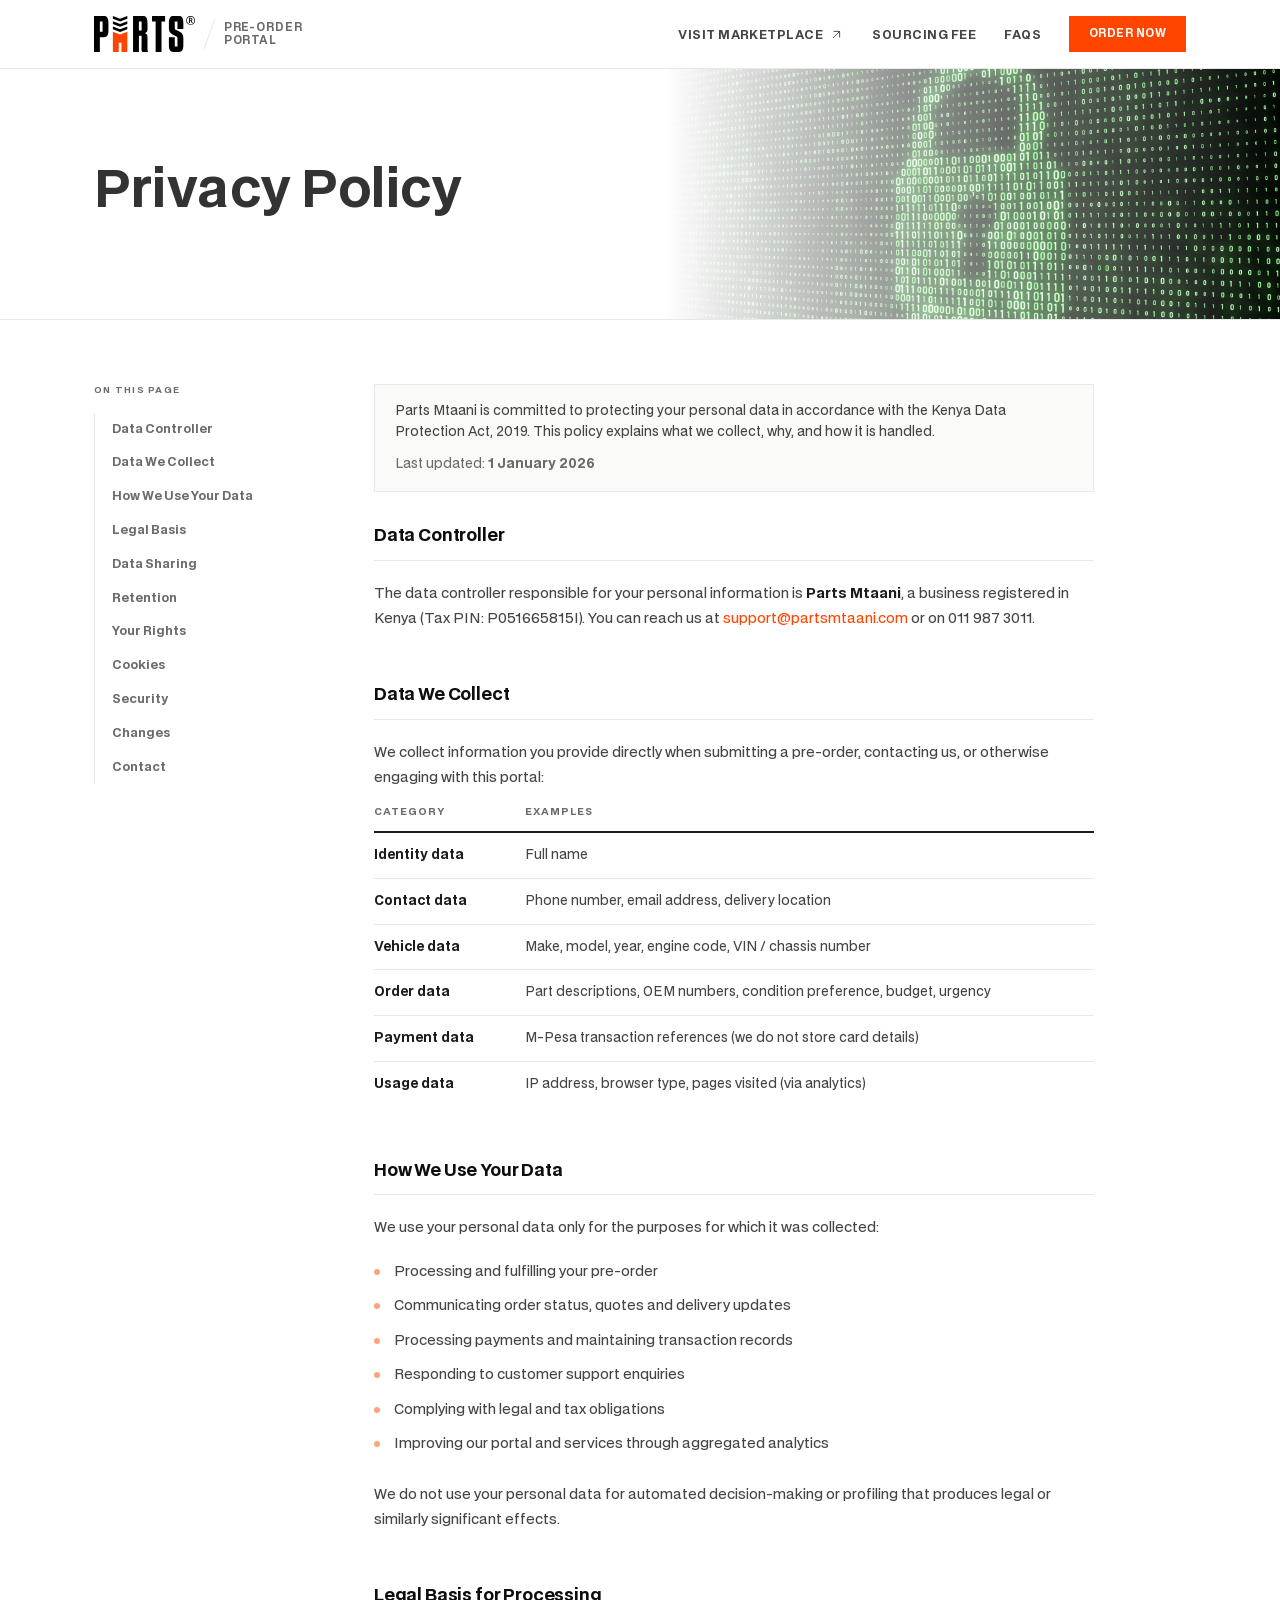
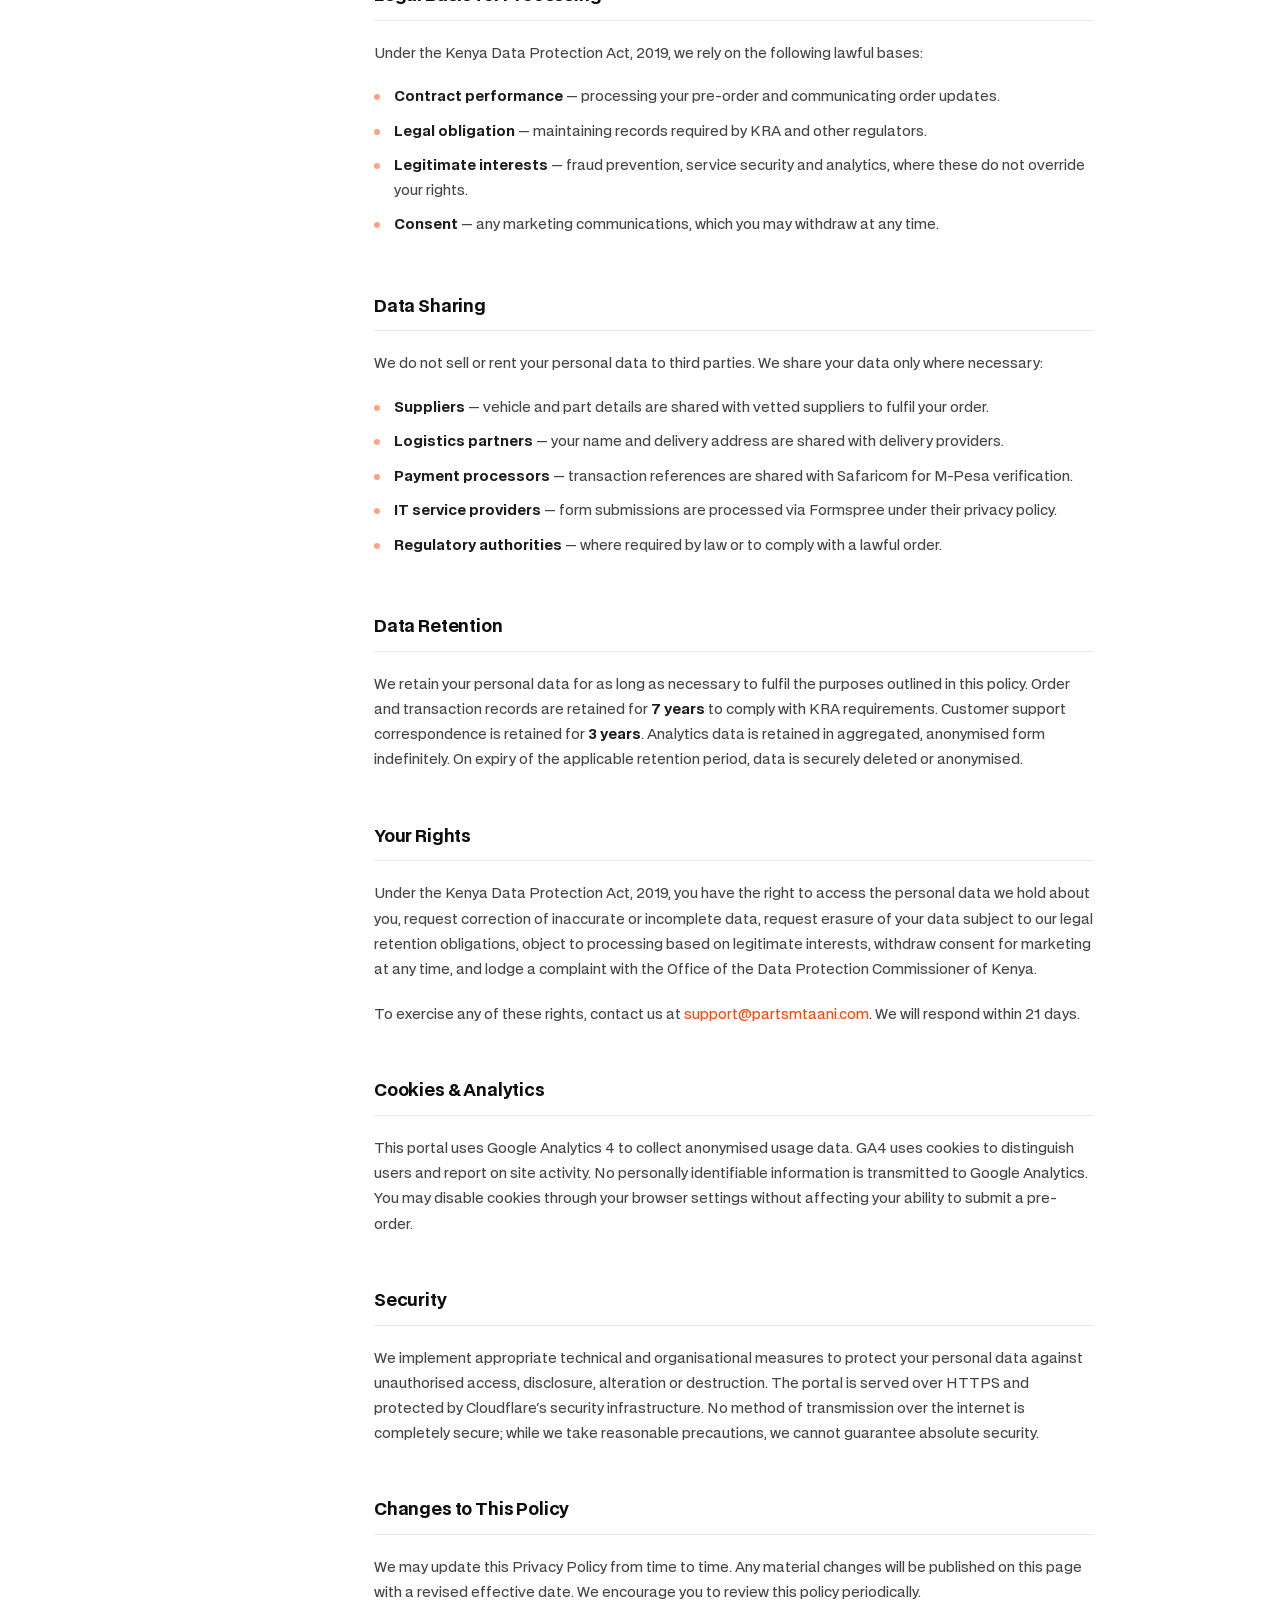
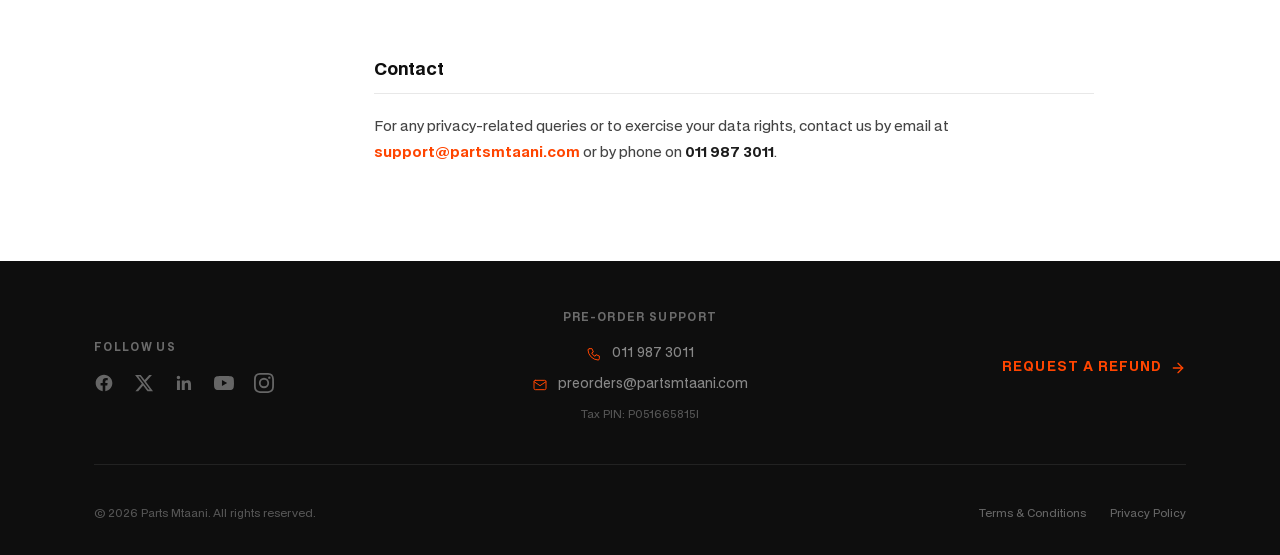
==== commit 98ed97d6: "Revert "fix forms" This reverts commit d373f9d0b24fea0ade25f10895d8974a1609fde7." ====
--- a/privacy/index.html
+++ b/privacy/index.html
@@ -4,6 +4,7 @@
   <meta charset="utf-8">
   <meta name="viewport" content="width=device-width, initial-scale=1, shrink-to-fit=no">
   <meta name="description" content="How Parts Mtaani collects, uses and protects your personal data.">
+  <meta name="robots" content="noindex, nofollow, noarchive">
   <meta property="og:title" content="Privacy Policy | Parts Mtaani">
   <title>Privacy Policy | Parts Mtaani</title>
   <link rel="stylesheet" href="/assets/css/uikit.min.css">
@@ -28,7 +29,7 @@
     </a>
     <ul class="nav-links" id="nav-links">
       <li><a href="https://prelaunch.partsmtaani.com" target="_blank" rel="noopener">Visit Marketplace<svg viewBox="0 0 24 24" fill="none" stroke="currentColor" stroke-width="1.75" stroke-linecap="round" stroke-linejoin="round"><path stroke="none" d="M0 0h24v24H0z" fill="none"/><line x1="17" y1="7" x2="7" y2="17"/><polyline points="8 7 17 7 17 16"/></svg></a></li>
-      <li><a href="/#sourcing-fee">Deposit &amp; Fees</a></li>
+      <li><a href="/#sourcing-fee">Sourcing Fee</a></li>
       <li><a href="/#faq">FAQs</a></li>
       <li><a href="/#order-form" class="btn-nav">Order Now</a></li>
     </ul>
@@ -41,7 +42,7 @@
 <div class="page-hero">
   <div class="wrap">
     <h1>Privacy Policy</h1>
-    <p class="meta">Applies to all users of the Parts Mtaani pre-order portal</p>
+
   </div>
 </div>
 
--- a/assets/css/styles.css
+++ b/assets/css/styles.css
@@ -491,249 +491,11 @@
 .fee-label { font-size: 10px; font-weight: 700; letter-spacing: 0.14em; color: var(--orange); text-transform: uppercase; margin-bottom: 12px; display: inline-block; }
 
 /* ============================================
-   ORDER FORM + REFUND FORM — AutoZone-style
-   ============================================ */
-
-/* ── Outer layout ── */
-.az-form-layout {
-  display: grid;
-  grid-template-columns: 1fr 320px;
-  gap: 64px;
-  align-items: start;
-  margin-top: 40px;
-}
-@media (max-width: 960px) { .az-form-layout { grid-template-columns: 1fr; gap: 40px; } }
-
-.az-form-header { margin-bottom: 36px; }
-.az-form-header h2 { margin-bottom: 10px; }
-.az-form-header p { font-size: 15px; color: var(--mid); line-height: 1.7; }
-
-/* ── Section label ── */
-.az-form-section-label {
-  font-size: 13px;
-  font-weight: 700;
-  color: var(--black);
-  margin-bottom: 20px;
-  padding-bottom: 10px;
-  border-bottom: 2px solid var(--ink);
-}
-
-/* ── Core field ── */
-.az-field {
-  margin-bottom: 22px;
-}
-.az-field label {
-  display: block;
-  font-size: 14px;
-  font-weight: 600;
-  color: var(--ink);
-  margin-bottom: 7px;
-}
-.az-field-hint {
-  font-weight: 400;
-  color: var(--muted);
-  font-size: 13px;
-}
-.az-field input,
-.az-field select,
-.az-field textarea {
-  width: 100%;
-  padding: 11px 0;
-  border: none;
-  border-bottom: 1px solid var(--line);
-  border-radius: 0;
-  font-size: 15px;
-  color: var(--ink);
-  font-family: 'BDOGrotesk', 'Inter', sans-serif;
-  background: transparent;
-  outline: none;
-  transition: border-color 0.15s;
-  -webkit-appearance: none;
-}
-.az-field input:focus,
-.az-field select:focus,
-.az-field textarea:focus {
-  border-bottom-color: var(--orange);
-}
-.az-field input::placeholder,
-.az-field textarea::placeholder { color: #bbb; }
-.az-field textarea { resize: vertical; min-height: 80px; line-height: 1.6; }
-.az-field select { cursor: pointer; }
-
-/* ── Two-column row ── */
-.az-field-row {
-  display: grid;
-  grid-template-columns: 1fr 1fr;
-  gap: 28px;
-}
-@media (max-width: 600px) { .az-field-row { grid-template-columns: 1fr; gap: 0; } }
-
-/* ── Buttons ── */
-.az-btn-continue,
-.az-btn-submit {
-  display: inline-block;
-  background: var(--orange);
-  color: #fff;
-  border: none;
-  padding: 14px 36px;
-  font-size: 13px;
-  font-weight: 700;
-  letter-spacing: 0.05em;
-  text-transform: uppercase;
-  cursor: pointer;
-  font-family: 'BDOGrotesk', 'Inter', sans-serif;
-  transition: background 0.2s;
-  margin-top: 8px;
-}
-.az-btn-continue:hover,
-.az-btn-submit:hover { background: var(--orange-dark); }
-
-.az-btn-back {
-  background: transparent;
-  color: var(--mid);
-  border: none;
-  padding: 14px 0;
-  font-size: 13px;
-  font-weight: 600;
-  cursor: pointer;
-  font-family: 'BDOGrotesk', 'Inter', sans-serif;
-  transition: color 0.2s;
-}
-.az-btn-back:hover { color: var(--ink); }
-
-.az-form-nav { margin-top: 12px; }
-.az-form-submit-row {
-  display: flex;
-  align-items: center;
-  justify-content: space-between;
-  margin-top: 28px;
-  padding-top: 24px;
-  border-top: 1px solid var(--line);
-}
-@media (max-width: 600px) {
-  .az-form-submit-row { flex-direction: column-reverse; gap: 14px; align-items: flex-start; }
-  .az-btn-submit, .az-btn-continue { width: 100%; text-align: center; }
-}
-
-/* ── Vehicle block ── */
-.az-vehicle-block {
-  border-top: 2px solid var(--ink);
-  margin-bottom: 0;
-}
-.az-vehicle-block + .az-vehicle-block { margin-top: 0; }
-.az-vehicle-header {
-  display: flex;
-  align-items: center;
-  justify-content: space-between;
-  padding: 14px 0;
-  cursor: pointer;
-}
-.az-vehicle-title {
-  font-size: 14px;
-  font-weight: 700;
-  color: var(--black);
-}
-.az-remove-vehicle {
-  background: none; border: none;
-  font-size: 12px; font-weight: 600;
-  font-family: 'BDOGrotesk', 'Inter', sans-serif;
-  color: var(--muted); cursor: pointer;
-  letter-spacing: 0.04em; text-transform: uppercase;
-  padding: 0; transition: color 0.15s;
-}
-.az-remove-vehicle:hover { color: #cc2200; }
-.az-vehicle-body { display: none; padding: 4px 0 24px; }
-.az-vehicle-body.open { display: block; }
-
-/* ── VIN hint ── */
-.az-parts-label {
-  font-size: 13px;
-  font-weight: 700;
-  color: var(--black);
-  margin: 24px 0 16px;
-  padding-bottom: 8px;
-  border-bottom: 1px solid var(--line);
-}
-
-/* ── Part item ── */
-.az-part-item {
-  padding: 20px 0;
-  border-bottom: 1px solid var(--line);
-}
-.az-part-item:last-child { border-bottom: none; }
-.az-part-header {
-  display: flex;
-  align-items: center;
-  justify-content: space-between;
-  margin-bottom: 18px;
-}
-.az-part-label {
-  font-size: 12px;
-  font-weight: 700;
-  color: var(--muted);
-  text-transform: uppercase;
-  letter-spacing: 0.08em;
-}
-.az-remove-part {
-  background: none; border: none;
-  font-size: 12px; font-weight: 600;
-  font-family: 'BDOGrotesk', 'Inter', sans-serif;
-  color: var(--muted); cursor: pointer;
-  letter-spacing: 0.04em; text-transform: uppercase;
-  padding: 0; transition: color 0.15s;
-}
-.az-remove-part:hover { color: #cc2200; }
-
-/* ── Add buttons ── */
-.az-btn-add-vehicle,
-.az-btn-add-part {
-  background: none; border: none;
-  color: var(--orange); cursor: pointer;
-  font-size: 13px; font-weight: 600;
-  font-family: 'BDOGrotesk', 'Inter', sans-serif;
-  padding: 12px 0;
-  display: inline-block;
-  border-bottom: 1px solid transparent;
-  transition: border-color 0.15s;
-}
-.az-btn-add-vehicle:hover,
-.az-btn-add-part:hover { border-bottom-color: var(--orange); }
-.az-btn-add-vehicle { margin-top: 16px; }
-
-/* ── Upload zone ── */
-.az-upload-zone {
-  display: flex;
-  align-items: center;
-  gap: 10px;
-  padding: 10px 0;
-  cursor: pointer;
-  color: var(--muted);
-  font-size: 13px;
-  border-top: 1px dashed var(--line);
-  margin-top: 4px;
-  transition: color 0.15s;
-}
-.az-upload-zone:hover { color: var(--orange); }
-.az-upload-zone svg { flex-shrink: 0; stroke: currentColor; }
-.az-upload-zone em { font-style: normal; color: var(--muted); }
-
-/* ── Refund form specific ── */
-.az-refund-form-title {
-  font-size: 20px;
-  font-weight: 700;
-  color: var(--black);
-  text-transform: none;
-  letter-spacing: -0.01em;
-  margin-bottom: 10px;
-}
-.az-refund-form-intro {
-  font-size: 14px;
-  color: var(--muted);
-  line-height: 1.65;
-  margin-bottom: 28px;
-}
-
-/* ── Keep old field/form-layout for compatibility ── */
+   HOMEPAGE — ORDER FORM
+   ============================================ */
+/* ============================================
+   ORDER FORM — natural layout
+   ============================================ */
 .form-layout {
   display: grid;
   grid-template-columns: 1fr 360px;
@@ -742,15 +504,29 @@
   margin-top: 32px;
 }
 @media (max-width: 980px) { .form-layout { grid-template-columns: 1fr; } }
+
+/* Natural group title — like a document heading */
 .form-group-title {
-  font-size: 11px; font-weight: 700; letter-spacing: 0.1em; text-transform: uppercase;
-  color: var(--muted); padding-bottom: 10px; border-bottom: 1px solid var(--line); margin-bottom: 20px;
-}
+  font-size: 11px;
+  font-weight: 700;
+  letter-spacing: 0.1em;
+  text-transform: uppercase;
+  color: var(--muted);
+  padding-bottom: 10px;
+  border-bottom: 1px solid var(--line);
+  margin-bottom: 20px;
+}
+
 .form-body-plain { }
 .form-step-action { display: flex; justify-content: flex-end; margin-top: 8px; }
+
 .step-container { }
+
+/* Keep step-dot for JS state, visually hidden */
 .step-indicator { display: none; }
 .step-dot { display: none; }
+.step-dot.active, .step-dot.completed { display: none; }
+.step-icon { display: none; }
 .form-sec-head { display: none; }
 .form-sec-num { display: none; }
 .form-body { padding: 24px; }
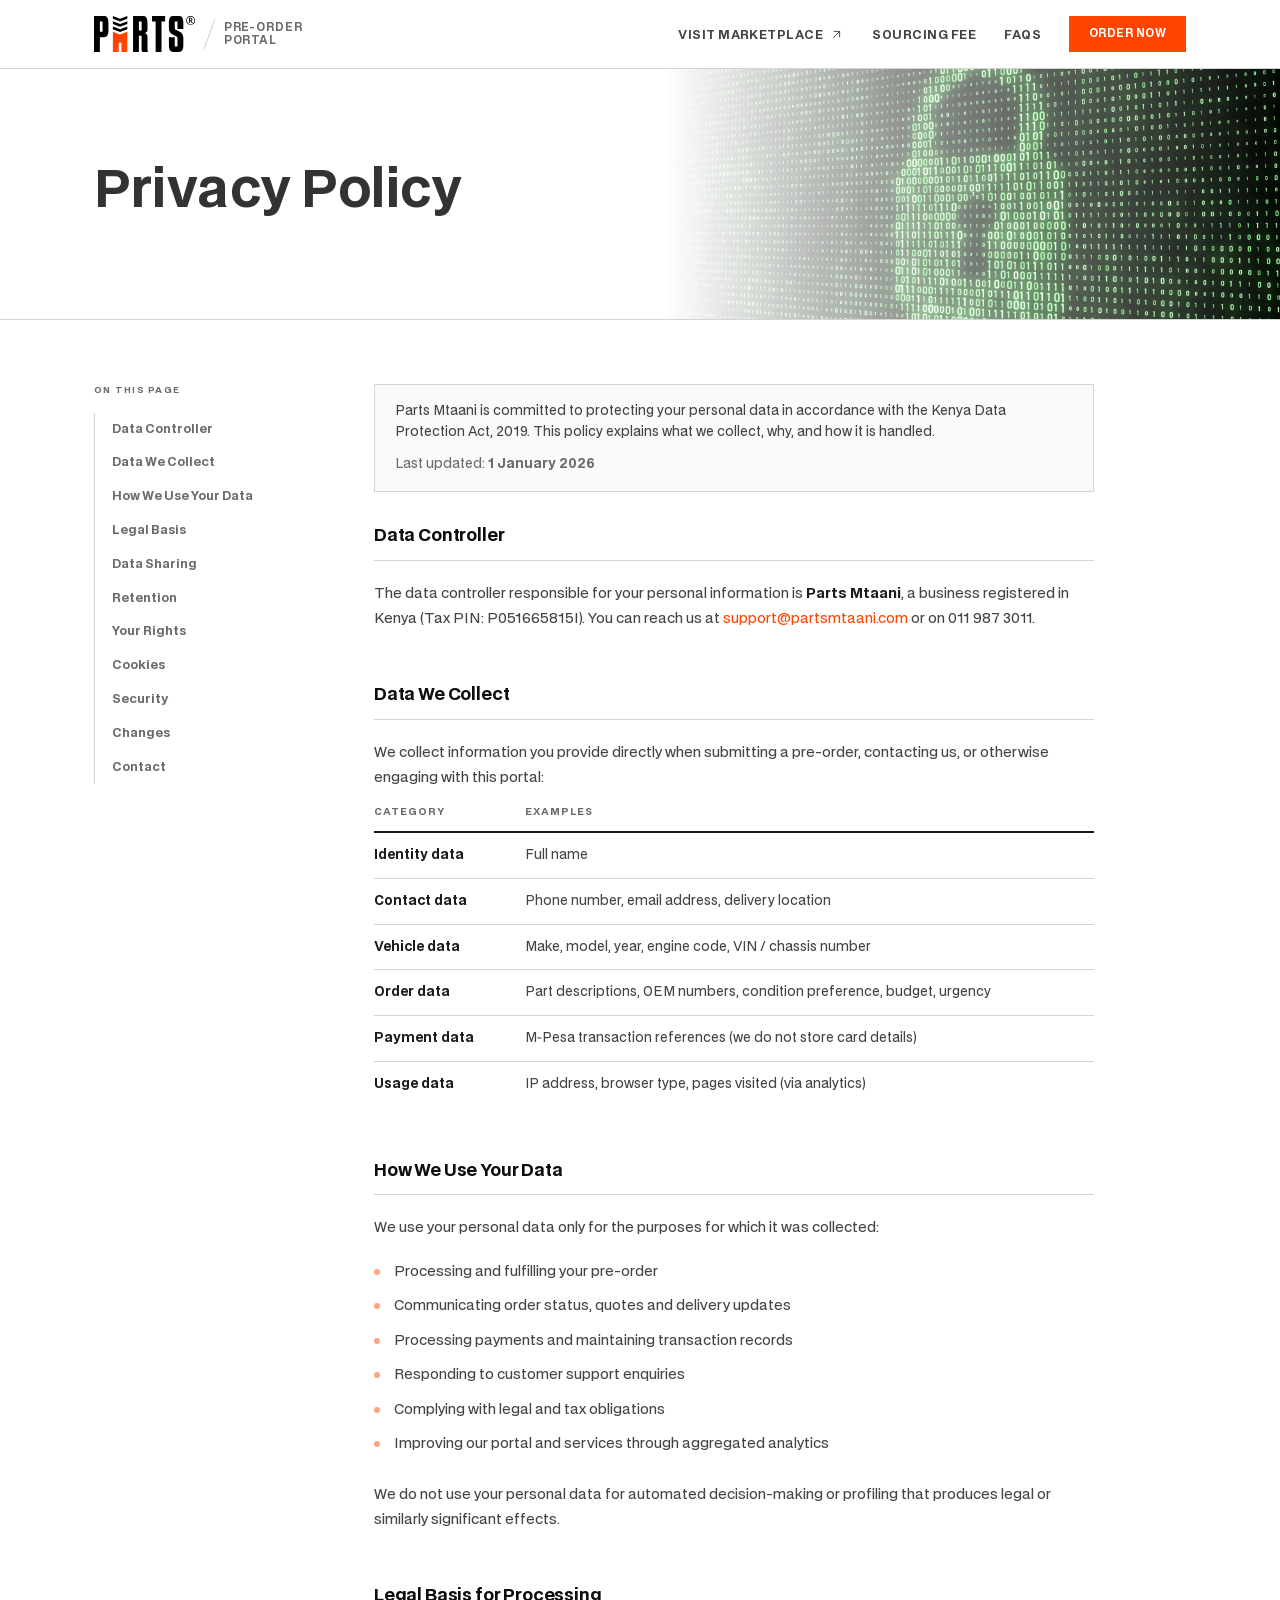
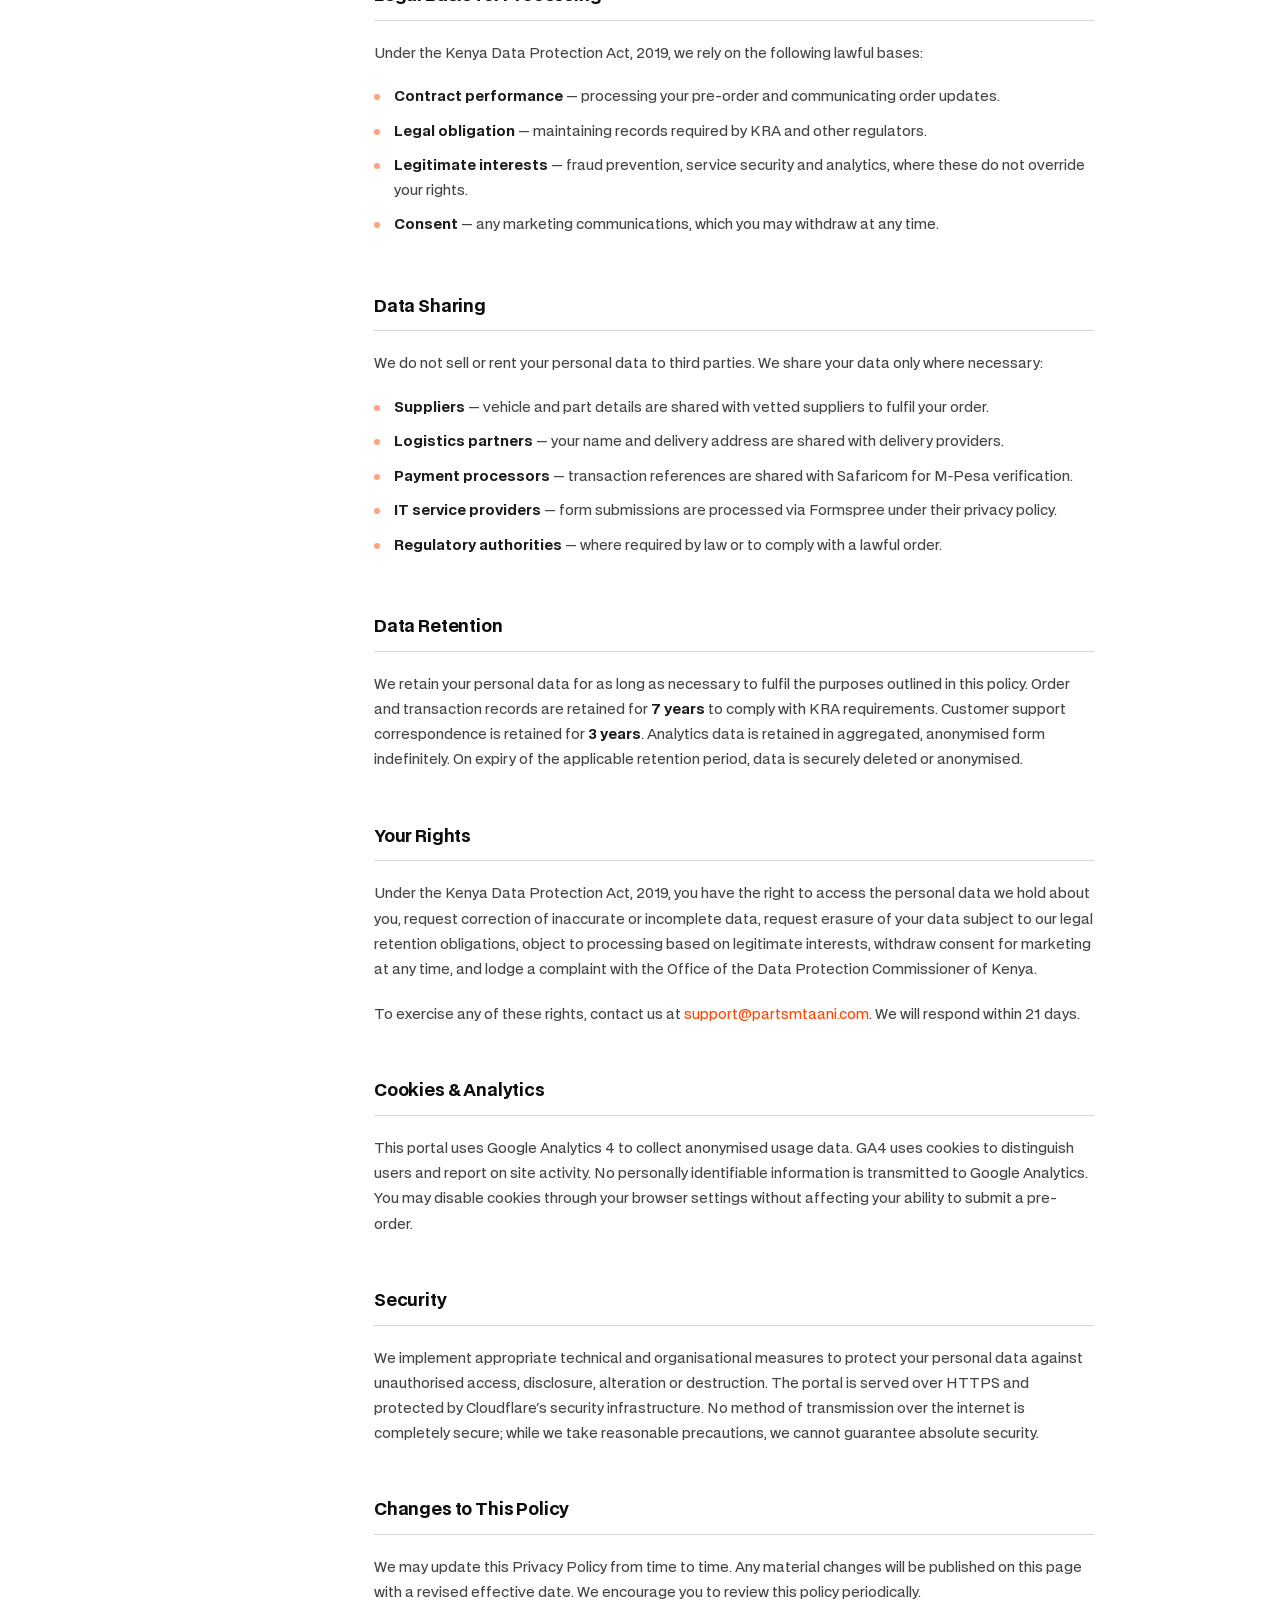
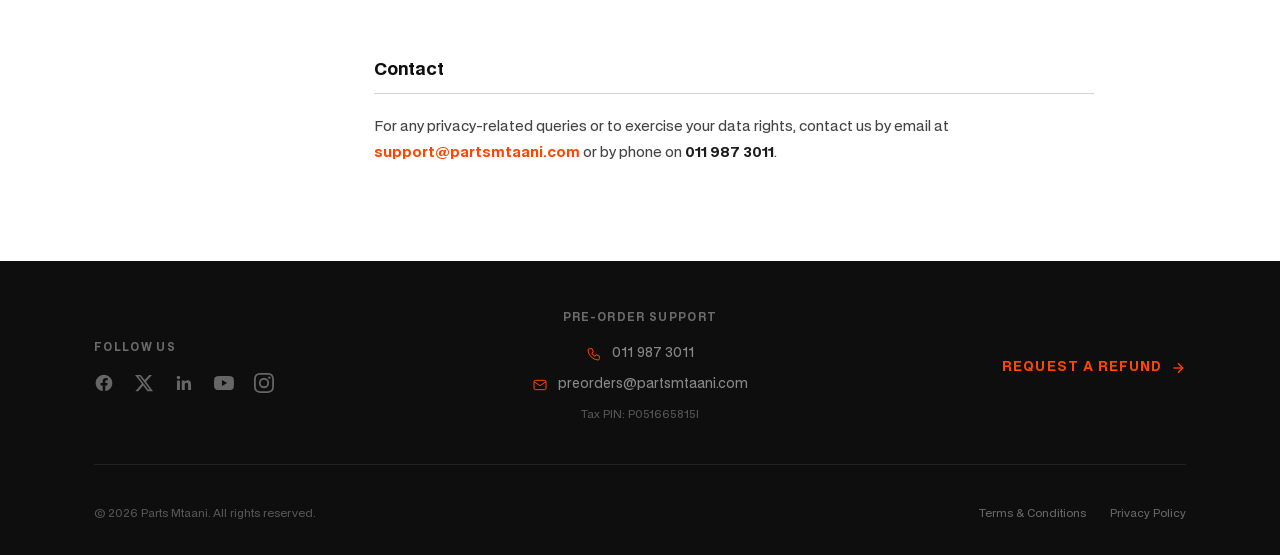
==== commit 45e9824e: "fix pages ds" ====
--- a/privacy/index.html
+++ b/privacy/index.html
@@ -14,7 +14,6 @@
   <link rel="stylesheet" href="/assets/css/styles.css">
   <link rel="icon" href="/favicon.svg">
   <style>
-    /* Page-specific: privacy hero background image */
     .page-hero::before { background-image: url('/assets/img/privacy-bg.jpg'); }
   </style>
 </head>
@@ -42,13 +41,11 @@
 <div class="page-hero">
   <div class="wrap">
     <h1>Privacy Policy</h1>
-
   </div>
 </div>
 
 <div class="wrap">
   <div class="doc-layout">
-
     <aside class="doc-nav">
       <div class="doc-nav-label">On this page</div>
       <ul>
@@ -65,9 +62,7 @@
         <li><a href="#p11">Contact</a></li>
       </ul>
     </aside>
-
     <div class="doc-body">
-
       <div class="notice-box">
         <p>Parts Mtaani is committed to protecting your personal data in accordance with the Kenya Data Protection Act, 2019. This policy explains what we collect, why, and how it is handled.</p>
         <p class="notice-meta">Last updated: <strong>1 January 2026</strong></p>
@@ -77,25 +72,21 @@
         <h4>Data Controller</h4>
         <p>The data controller responsible for your personal information is <strong>Parts Mtaani</strong>, a business registered in Kenya (Tax PIN: P051665815I). You can reach us at <a href="mailto:support@partsmtaani.com">support@partsmtaani.com</a> or on 011 987 3011.</p>
       </div>
-
       <div class="doc-section" id="p2">
         <h4>Data We Collect</h4>
         <p>We collect information you provide directly when submitting a pre-order, contacting us, or otherwise engaging with this portal:</p>
         <table class="data-table">
-          <thead>
-            <tr><th>Category</th><th>Examples</th></tr>
-          </thead>
+          <thead><tr><th>Category</th><th>Examples</th></tr></thead>
           <tbody>
             <tr><td><strong>Identity data</strong></td><td>Full name</td></tr>
             <tr><td><strong>Contact data</strong></td><td>Phone number, email address, delivery location</td></tr>
             <tr><td><strong>Vehicle data</strong></td><td>Make, model, year, engine code, VIN / chassis number</td></tr>
             <tr><td><strong>Order data</strong></td><td>Part descriptions, OEM numbers, condition preference, budget, urgency</td></tr>
-            <tr><td><strong>Payment data</strong></td><td>M-Pesa transaction references (we do not store card details)</td></tr>
+            <tr><td><strong>Payment data</strong></td><td>M‑Pesa transaction references (we do not store card details)</td></tr>
             <tr><td><strong>Usage data</strong></td><td>IP address, browser type, pages visited (via analytics)</td></tr>
           </tbody>
         </table>
       </div>
-
       <div class="doc-section" id="p3">
         <h4>How We Use Your Data</h4>
         <p>We use your personal data only for the purposes for which it was collected:</p>
@@ -109,7 +100,6 @@
         </ul>
         <p>We do not use your personal data for automated decision-making or profiling that produces legal or similarly significant effects.</p>
       </div>
-
       <div class="doc-section" id="p4">
         <h4>Legal Basis for Processing</h4>
         <p>Under the Kenya Data Protection Act, 2019, we rely on the following lawful bases:</p>
@@ -120,50 +110,42 @@
           <li><strong>Consent</strong> — any marketing communications, which you may withdraw at any time.</li>
         </ul>
       </div>
-
       <div class="doc-section" id="p5">
         <h4>Data Sharing</h4>
         <p>We do not sell or rent your personal data to third parties. We share your data only where necessary:</p>
         <ul>
           <li><strong>Suppliers</strong> — vehicle and part details are shared with vetted suppliers to fulfil your order.</li>
           <li><strong>Logistics partners</strong> — your name and delivery address are shared with delivery providers.</li>
-          <li><strong>Payment processors</strong> — transaction references are shared with Safaricom for M-Pesa verification.</li>
+          <li><strong>Payment processors</strong> — transaction references are shared with Safaricom for M‑Pesa verification.</li>
           <li><strong>IT service providers</strong> — form submissions are processed via Formspree under their privacy policy.</li>
           <li><strong>Regulatory authorities</strong> — where required by law or to comply with a lawful order.</li>
         </ul>
       </div>
-
       <div class="doc-section" id="p6">
         <h4>Data Retention</h4>
         <p>We retain your personal data for as long as necessary to fulfil the purposes outlined in this policy. Order and transaction records are retained for <strong>7 years</strong> to comply with KRA requirements. Customer support correspondence is retained for <strong>3 years</strong>. Analytics data is retained in aggregated, anonymised form indefinitely. On expiry of the applicable retention period, data is securely deleted or anonymised.</p>
       </div>
-
       <div class="doc-section" id="p7">
         <h4>Your Rights</h4>
         <p>Under the Kenya Data Protection Act, 2019, you have the right to access the personal data we hold about you, request correction of inaccurate or incomplete data, request erasure of your data subject to our legal retention obligations, object to processing based on legitimate interests, withdraw consent for marketing at any time, and lodge a complaint with the Office of the Data Protection Commissioner of Kenya.</p>
         <p>To exercise any of these rights, contact us at <a href="mailto:support@partsmtaani.com">support@partsmtaani.com</a>. We will respond within 21 days.</p>
       </div>
-
       <div class="doc-section" id="p8">
         <h4>Cookies &amp; Analytics</h4>
         <p>This portal uses Google Analytics 4 to collect anonymised usage data. GA4 uses cookies to distinguish users and report on site activity. No personally identifiable information is transmitted to Google Analytics. You may disable cookies through your browser settings without affecting your ability to submit a pre-order.</p>
       </div>
-
       <div class="doc-section" id="p9">
         <h4>Security</h4>
         <p>We implement appropriate technical and organisational measures to protect your personal data against unauthorised access, disclosure, alteration or destruction. The portal is served over HTTPS and protected by Cloudflare's security infrastructure. No method of transmission over the internet is completely secure; while we take reasonable precautions, we cannot guarantee absolute security.</p>
       </div>
-
       <div class="doc-section" id="p10">
         <h4>Changes to This Policy</h4>
         <p>We may update this Privacy Policy from time to time. Any material changes will be published on this page with a revised effective date. We encourage you to review this policy periodically.</p>
       </div>
-
       <div class="doc-section" id="p11">
         <h4>Contact</h4>
         <p>For any privacy-related queries or to exercise your data rights, contact us by email at <strong><a href="mailto:support@partsmtaani.com">support@partsmtaani.com</a></strong> or by phone on <strong>011 987 3011</strong>.</p>
       </div>
-
     </div>
   </div>
 </div>
@@ -175,7 +157,7 @@
         <div class="footer-social-label">Follow Us</div>
         <div class="social-icons">
           <a href="https://facebook.com/partsmtaani" target="_blank" rel="noopener" aria-label="Facebook"><svg viewBox="0 0 24 24" fill="currentColor"><path d="M12 2C6.477 2 2 6.477 2 12c0 4.991 3.657 9.128 8.438 9.879V14.89h-2.54V12h2.54V9.797c0-2.506 1.492-3.89 3.777-3.89 1.094 0 2.238.195 2.238.195v2.46h-1.26c-1.243 0-1.63.771-1.63 1.562V12h2.773l-.443 2.89h-2.33v6.989C18.343 21.129 22 16.99 22 12c0-5.523-4.477-10-10-10z"/></svg></a>
-          <a href="https://x.com/partsmtaani" target="_blank" rel="noopener" aria-label="X / Twitter"><svg viewBox="0 0 24 24" fill="currentColor"><path d="M18.244 2.25h3.308l-7.227 8.26 8.502 11.24H16.17l-5.214-6.817L4.99 21.75H1.68l7.73-8.835L1.254 2.25H8.08l4.713 6.231zm-1.161 17.52h1.833L7.084 4.126H5.117z"/></svg></a>
+          <a href="https://x.com/partsmtaani" target="_blank" rel="noopener" aria-label="X"><svg viewBox="0 0 24 24" fill="currentColor"><path d="M18.244 2.25h3.308l-7.227 8.26 8.502 11.24H16.17l-5.214-6.817L4.99 21.75H1.68l7.73-8.835L1.254 2.25H8.08l4.713 6.231zm-1.161 17.52h1.833L7.084 4.126H5.117z"/></svg></a>
           <a href="https://linkedin.com/company/partsmtaani" target="_blank" rel="noopener" aria-label="LinkedIn"><svg viewBox="0 0 24 24" fill="currentColor"><path d="M20.447 20.452h-3.554v-5.569c0-1.328-.027-3.037-1.852-3.037-1.853 0-2.136 1.445-2.136 2.939v5.667H9.351V9h3.414v1.561h.046c.477-.9 1.637-1.85 3.37-1.85 3.601 0 4.267 2.37 4.267 5.455v6.286zM5.337 7.433c-1.144 0-2.063-.926-2.063-2.065 0-1.138.92-2.063 2.063-2.063 1.14 0 2.064.925 2.064 2.063 0 1.139-.925 2.065-2.064 2.065zm1.782 13.019H3.555V9h3.564v11.452z"/></svg></a>
           <a href="https://youtube.com/@partsmtaani" target="_blank" rel="noopener" aria-label="YouTube"><svg viewBox="0 0 24 24" fill="currentColor"><path d="M23.498 6.186a3.016 3.016 0 0 0-2.122-2.136C19.505 3.545 12 3.545 12 3.545s-7.505 0-9.377.505A3.017 3.017 0 0 0 .502 6.186C0 8.07 0 12 0 12s0 3.93.502 5.814a3.016 3.016 0 0 0 2.122 2.136c1.871.505 9.376.505 9.376.505s7.505 0 9.377-.505a3.015 3.015 0 0 0 2.122-2.136C24 15.93 24 12 24 12s0-3.93-.502-5.814zM9.545 15.568V8.432L15.818 12l-6.273 3.568z"/></svg></a>
           <a href="https://instagram.com/partsmtaani" target="_blank" rel="noopener" aria-label="Instagram"><svg viewBox="0 0 24 24" fill="currentColor"><path d="M12 2.163c3.204 0 3.584.012 4.85.07 3.252.148 4.771 1.691 4.919 4.919.058 1.265.069 1.645.069 4.849 0 3.205-.012 3.584-.069 4.849-.149 3.225-1.664 4.771-4.919 4.919-1.266.058-1.644.07-4.85.07-3.204 0-3.584-.012-4.849-.07-3.26-.149-4.771-1.699-4.919-4.92-.058-1.265-.07-1.644-.07-4.849 0-3.204.013-3.583.07-4.849.149-3.227 1.664-4.771 4.919-4.919 1.266-.057 1.645-.069 4.849-.069zm0-2.163c-3.259 0-3.667.014-4.947.072-4.358.2-6.78 2.618-6.98 6.98-.059 1.281-.073 1.689-.073 4.948 0 3.259.014 3.668.072 4.948.2 4.358 2.618 6.78 6.98 6.98 1.281.058 1.689.072 4.948.072 3.259 0 3.668-.014 4.948-.072 4.354-.2 6.782-2.618 6.979-6.98.059-1.28.073-1.689.073-4.948 0-3.259-.014-3.667-.072-4.947-.196-4.354-2.617-6.78-6.979-6.98-1.281-.059-1.69-.073-4.949-.073zM12 5.838a6.162 6.162 0 1 0 0 12.324 6.162 6.162 0 0 0 0-12.324zM12 16a4 4 0 1 1 0-8 4 4 0 0 1 0 8zm6.406-11.845a1.44 1.44 0 1 0 0 2.881 1.44 1.44 0 0 0 0-2.881z"/></svg></a>
@@ -184,11 +166,11 @@
       <div class="footer-contact-center">
         <div class="contact-label">Pre-Order Support</div>
         <div class="contact-item">
-          <svg viewBox="0 0 24 24" fill="none" stroke="currentColor" stroke-width="1.75" stroke-linecap="round" stroke-linejoin="round"><path stroke="none" d="M0 0h24v24H0z" fill="none"/><path d="M5 4h4l2 5l-2.5 1.5a11 11 0 0 0 5 5l1.5 -2.5l5 2v4a2 2 0 0 1 -2 2a16 16 0 0 1 -15 -15a2 2 0 0 1 2 -2"/></svg>
+          <svg viewBox="0 0 24 24" fill="none" stroke="currentColor" stroke-width="1.75"><path d="M5 4h4l2 5l-2.5 1.5a11 11 0 0 0 5 5l1.5 -2.5l5 2v4a2 2 0 0 1 -2 2a16 16 0 0 1 -15 -15a2 2 0 0 1 2 -2"/></svg>
           <a href="tel:+254119873011">011 987 3011</a>
         </div>
         <div class="contact-item">
-          <svg viewBox="0 0 24 24" fill="none" stroke="currentColor" stroke-width="1.75" stroke-linecap="round" stroke-linejoin="round"><path stroke="none" d="M0 0h24v24H0z" fill="none"/><rect x="3" y="5" width="18" height="14" rx="2"/><polyline points="3 7 12 13 21 7"/></svg>
+          <svg viewBox="0 0 24 24" fill="none" stroke="currentColor" stroke-width="1.75"><rect x="3" y="5" width="18" height="14" rx="2"/><polyline points="3 7 12 13 21 7"/></svg>
           <a href="mailto:preorders@partsmtaani.com">preorders@partsmtaani.com</a>
         </div>
         <div class="tax-pin">Tax PIN: P051665815I</div>
@@ -196,7 +178,7 @@
       <div class="footer-refund-right">
         <div class="refund-link">
           <a href="/refunds/">Request a refund
-            <svg viewBox="0 0 24 24" fill="none" stroke="currentColor" stroke-width="1.75" stroke-linecap="round" stroke-linejoin="round"><path stroke="none" d="M0 0h24v24H0z" fill="none"/><line x1="5" y1="12" x2="19" y2="12"/><polyline points="12 5 19 12 12 19"/></svg>
+            <svg viewBox="0 0 24 24" fill="none" stroke="currentColor" stroke-width="1.75"><line x1="5" y1="12" x2="19" y2="12"/><polyline points="12 5 19 12 12 19"/></svg>
           </a>
         </div>
       </div>
--- a/assets/css/styles.css
+++ b/assets/css/styles.css
@@ -1,5 +1,5 @@
 /* ============================================
-   ROOT VARIABLES (Design System)
+   ROOT VARIABLES
    ============================================ */
 :root {
   --orange: #FF4500;
@@ -10,9 +10,11 @@
   --ink: #1c1c1c;
   --mid: #444;
   --muted: #6b6b6b;
-  --line: #e8e8e8;
+  --line: #d4d4d4;
+  --line-light: #e8e8e8;
   --bg: #fafaf9;
   --white: #ffffff;
+  --error: #dc2626;
 }
 
 /* ============================================
@@ -38,7 +40,7 @@
 }
 
 /* ============================================
-   GLOBAL RESET & BASE STYLES
+   GLOBAL RESET & BASE
    ============================================ */
 *, *::before, *::after { box-sizing: border-box; margin: 0; padding: 0; }
 html { scroll-behavior: smooth; }
@@ -96,7 +98,6 @@
   height: 68px;
   gap: 20px;
 }
-/* Fix: no underline ever on the logo anchor */
 .logo {
   display: flex;
   align-items: center;
@@ -104,11 +105,8 @@
   text-decoration: none;
   flex-shrink: 0;
 }
-.logo:hover,
-.logo:focus,
-.logo:active { text-decoration: none; }
+.logo:hover, .logo:focus, .logo:active { text-decoration: none; }
 .logo-img { height: 36px; width: auto; display: block; object-fit: contain; }
-/* Fix: no blue underline on logo-sub */
 .logo-sub {
   font-family: 'BDOGrotesk', sans-serif;
   font-size: 11px;
@@ -212,7 +210,6 @@
   position: relative;
   overflow: hidden;
 }
-/* Right-side background image — same pattern as subpage .page-hero::before */
 #hero::before {
   content: "";
   position: absolute;
@@ -224,7 +221,6 @@
   pointer-events: none;
   z-index: 0;
 }
-/* Fade image back into white on the left edge */
 #hero::after {
   content: "";
   position: absolute;
@@ -282,7 +278,6 @@
   max-width: 100px;
   line-height: 1.4;
 }
-/* Hero sample card */
 .hero-card {
   background: var(--white);
   border: 1px solid var(--line);
@@ -357,145 +352,150 @@
 .hc-eta { font-size: 11px; color: var(--muted); }
 
 /* ============================================
-   HOMEPAGE — SOURCING FEE SECTION
-   ============================================ */
-.fee-banner {
-  padding: 88px 0;
-  background-color: var(--success);
-  position: relative;
-}
-/* Subtle SVG gear/grid pattern overlay */
-.fee-banner::before {
-  content: "";
-  position: absolute;
-  inset: 0;
-  background-image: url('/assets/img/fee-pattern.svg');
-  background-size: 320px 320px;
-  background-repeat: repeat;
-  opacity: 0.07;
-  pointer-events: none;
-  z-index: 0;
-}
-.fee-banner .wrap { position: relative; z-index: 1; }
-/* ── Fee section — colour overrides on green bg ── */
-.fee-banner .fee-label { color: rgba(255,255,255,0.7); }
-.fee-banner h2 { color: #fff; }
-.fee-banner .fee-intro { color: rgba(255,255,255,0.85); }
-.fee-banner .fee-intro strong { color: #fff; }
-.fee-banner .fee-proc-paybill { color: #fff; font-weight: 800; }
-
-/* ── Layout ── */
-.fee-header { margin-bottom: 48px; }
-.fee-header h2 { margin-top: 0; }
-
-.fee-body {
+   HOMEPAGE — SOURCING FEE (clean natural)
+   ============================================ */
+.fee-section {
+  background: var(--white);
+  border-top: 1px solid var(--line);
+  border-bottom: 1px solid var(--line);
+}
+.fee-header { margin-bottom: 40px; }
+.fee-grid {
   display: grid;
-  grid-template-columns: 1fr 420px;
-  gap: 64px;
+  grid-template-columns: 1fr 380px;
+  gap: 56px;
   align-items: start;
 }
-@media (max-width: 980px) { .fee-body { grid-template-columns: 1fr; gap: 48px; } }
-
-/* ── Left: intro + tally + guarantee ── */
-.fee-intro { font-size: 16px; line-height: 1.75; margin-bottom: 32px; }
-
-.fee-tally { margin-bottom: 28px; }
-.fee-tally-row {
+@media (max-width: 900px) { .fee-grid { grid-template-columns: 1fr; } }
+.fee-lead {
+  font-size: 16px;
+  line-height: 1.7;
+  color: var(--mid);
+  margin-bottom: 32px;
+}
+.fee-breakdown {
+  border-top: 1px solid var(--line);
+  margin-bottom: 28px;
+}
+.fee-item {
   display: grid;
   grid-template-columns: 140px 1fr;
-  gap: 0 24px;
+  gap: 8px 24px;
   padding: 16px 0;
-  border-bottom: 1px solid rgba(255,255,255,0.18);
-  align-items: start;
-}
-.fee-tally-row:first-child { border-top: 1px solid rgba(255,255,255,0.18); }
-.fee-tally-divider { display: none; }
-.fee-tally-label {
-  font-size: 13px; font-weight: 700; color: #fff;
-  letter-spacing: 0.01em;
-}
-.fee-tally-amount {
-  font-size: 15px; font-weight: 700; color: #fff;
-  margin-bottom: 3px;
-}
-.fee-tally-note {
-  font-size: 12px; color: rgba(255,255,255,0.65);
-  line-height: 1.5;
+  border-bottom: 1px solid var(--line);
+}
+.fee-item-title {
+  font-size: 13px;
+  font-weight: 700;
+  color: var(--ink);
+}
+.fee-item-amount {
+  font-size: 15px;
+  font-weight: 700;
+  color: var(--black);
+}
+.fee-item-note {
+  font-size: 12px;
+  color: var(--muted);
   grid-column: 2;
 }
-@media (max-width: 600px) {
-  .fee-tally-row { grid-template-columns: 1fr; gap: 4px; }
-  .fee-tally-note { grid-column: 1; }
-}
-
-.fee-guarantee-strip {
-  display: flex;
-  align-items: flex-start;
+.fee-guarantee {
+  display: flex;
   gap: 14px;
-  background: rgba(255,255,255,0.12);
-  border: 1px solid rgba(255,255,255,0.22);
+  background: #f8f8f7;
+  border: 1px solid var(--line);
   border-radius: 6px;
   padding: 16px 20px;
   font-size: 13px;
-  color: rgba(255,255,255,0.88);
-  line-height: 1.65;
-}
-.fee-guarantee-strip svg { width: 18px; height: 18px; stroke: #fff; flex-shrink: 0; margin-top: 1px; }
-.fee-guarantee-strip strong { color: #fff; }
-
-/* ── Right: step list ── */
-.fee-steps { display: flex; flex-direction: column; gap: 0; }
+  color: var(--mid);
+}
+.fee-guarantee svg { width: 18px; height: 18px; stroke: var(--orange); flex-shrink: 0; }
+.fee-steps { display: flex; flex-direction: column; }
 .fee-step {
   display: flex;
   gap: 16px;
   align-items: flex-start;
   padding: 18px 0;
-  border-bottom: 1px solid rgba(255,255,255,0.15);
+  border-bottom: 1px solid var(--line);
 }
 .fee-step:last-child { border-bottom: none; }
-.fee-step-marker {
-  width: 34px; height: 34px; flex-shrink: 0;
+.step-marker {
+  width: 32px; height: 32px;
   border-radius: 50%;
-  background: rgba(255,255,255,0.15);
-  border: 1px solid rgba(255,255,255,0.28);
-  display: flex; align-items: center; justify-content: center;
-}
-.fee-step-marker svg { width: 15px; height: 15px; stroke: #fff; fill: none; }
-.fee-step-active .fee-step-marker {
-  background: #fff;
-  border-color: #fff;
-}
-.fee-step-active .fee-step-marker svg { stroke: var(--success); }
-.fee-step-text { font-size: 13px; line-height: 1.6; color: rgba(255,255,255,0.82); padding-top: 6px; }
-.fee-step-text strong { display: block; font-size: 13px; color: #fff; margin-bottom: 3px; font-weight: 700; }
-
-/* ── Keep old layout classes alive (unused but safe) ── */
-.fee-inner { display: grid; grid-template-columns: 1fr 380px; gap: 64px; align-items: start; }
-@media (max-width: 980px) { .fee-inner { grid-template-columns: 1fr; gap: 48px; } }
-.fee-left p { font-size: 15px; color: var(--mid); line-height: 1.75; margin-bottom: 12px; margin-top: 16px; }
-.fee-left-note { font-size: 13px; color: var(--muted); line-height: 1.7; }
-.fee-process-rail { display: flex; flex-direction: column; }
-.fee-process-item { display: flex; gap: 16px; padding: 18px 0; border-bottom: 1px solid var(--line); }
-.fee-process-item:last-child { border-bottom: none; }
-.fee-proc-num-col { flex-shrink: 0; }
-.fee-proc-circle { width: 36px; height: 36px; border: 1px solid var(--line); border-radius: 50%; display: flex; align-items: center; justify-content: center; background: var(--white); }
-.fee-proc-circle svg { width: 16px; height: 16px; stroke: var(--muted); fill: none; }
-.fee-process-item.is-active .fee-proc-circle { background: var(--orange); border-color: var(--orange); }
-.fee-process-item.is-active .fee-proc-circle svg { stroke: #fff; }
-.fee-process-item.is-guarantee .fee-proc-circle { background: #f0fbf7; border-color: rgba(38,196,133,0.3); }
-.fee-process-item.is-guarantee .fee-proc-circle svg { stroke: var(--success); }
-.fee-proc-eyebrow { font-size: 9px; font-weight: 700; letter-spacing: 0.12em; text-transform: uppercase; color: var(--muted); margin-bottom: 2px; }
-.fee-proc-title { font-size: 13px; font-weight: 700; color: var(--black); margin-bottom: 4px; }
-.fee-proc-desc { font-size: 13px; color: var(--muted); line-height: 1.6; margin: 0; }
-.fee-proc-paybill { color: var(--orange); font-weight: 700; }
-.fee-label { font-size: 10px; font-weight: 700; letter-spacing: 0.14em; color: var(--orange); text-transform: uppercase; margin-bottom: 12px; display: inline-block; }
-
-/* ============================================
-   HOMEPAGE — ORDER FORM
-   ============================================ */
-/* ============================================
-   ORDER FORM — natural layout
-   ============================================ */
+  background: var(--bg);
+  border: 1.5px solid var(--line);
+  display: flex;
+  align-items: center;
+  justify-content: center;
+  font-weight: 700;
+  font-size: 14px;
+  color: var(--mid);
+  flex-shrink: 0;
+}
+.fee-step.active .step-marker {
+  background: var(--orange);
+  border-color: var(--orange);
+  color: #fff;
+}
+.step-text {
+  font-size: 13px;
+  line-height: 1.6;
+  color: var(--mid);
+  padding-top: 4px;
+}
+.step-text strong { display: block; color: var(--ink); margin-bottom: 3px; }
+
+/* ============================================
+   FORM FIELDS (enterprise upgrade)
+   ============================================ */
+.field { margin-bottom: 20px; }
+.field label {
+  display: block;
+  font-size: 11px;
+  font-weight: 700;
+  letter-spacing: 0.08em;
+  text-transform: uppercase;
+  color: var(--ink);
+  margin-bottom: 6px;
+}
+.field input,
+.field select,
+.field textarea {
+  width: 100%;
+  padding: 11px 14px;
+  border: 1.5px solid var(--line);
+  border-radius: 4px;
+  font-size: 14px;
+  color: var(--ink);
+  font-family: inherit;
+  background: var(--white);
+  transition: border-color 0.15s, box-shadow 0.15s;
+  outline: none;
+}
+.field input:hover,
+.field select:hover,
+.field textarea:hover {
+  border-color: #999;
+}
+.field input:focus,
+.field select:focus,
+.field textarea:focus {
+  border-color: var(--ink);
+  box-shadow: 0 0 0 2px rgba(28,28,28,0.08);
+}
+.field input.error,
+.field select.error,
+.field textarea.error {
+  border-color: var(--error);
+}
+.field-error {
+  font-size: 12px;
+  color: var(--error);
+  margin-top: 4px;
+  min-height: 18px;
+}
+.req { color: var(--orange); }
+
 .form-layout {
   display: grid;
   grid-template-columns: 1fr 360px;
@@ -504,8 +504,6 @@
   margin-top: 32px;
 }
 @media (max-width: 980px) { .form-layout { grid-template-columns: 1fr; } }
-
-/* Natural group title — like a document heading */
 .form-group-title {
   font-size: 11px;
   font-weight: 700;
@@ -516,20 +514,7 @@
   border-bottom: 1px solid var(--line);
   margin-bottom: 20px;
 }
-
-.form-body-plain { }
 .form-step-action { display: flex; justify-content: flex-end; margin-top: 8px; }
-
-.step-container { }
-
-/* Keep step-dot for JS state, visually hidden */
-.step-indicator { display: none; }
-.step-dot { display: none; }
-.step-dot.active, .step-dot.completed { display: none; }
-.step-icon { display: none; }
-.form-sec-head { display: none; }
-.form-sec-num { display: none; }
-.form-body { padding: 24px; }
 .btn-step {
   background: var(--orange); color: #fff; border: none;
   padding: 12px 28px;
@@ -609,7 +594,6 @@
   display: flex; align-items: center; justify-content: center;
 }
 
-/* ── Payment aside (natural layout) ── */
 .payment-aside {
   background: var(--white);
   border: 1px solid var(--line);
@@ -633,7 +617,6 @@
   margin-bottom: 14px;
 }
 .payment-paybill:hover { border-color: var(--orange); }
-.payment-paybill-inner {}
 .payment-paybill-label { font-size: 10px; font-weight: 700; text-transform: uppercase; letter-spacing: 0.1em; color: var(--muted); margin-bottom: 3px; }
 .payment-paybill-value { font-size: 24px; font-weight: 800; color: var(--black); letter-spacing: 0.04em; line-height: 1; }
 .paybill-copy-btn {
@@ -658,28 +641,6 @@
 .payment-support-label { display: block; font-size: 11px; color: var(--muted); margin-bottom: 2px; }
 .payment-support-number { font-size: 15px; font-weight: 700; color: var(--black); text-decoration: none; }
 .payment-support-number:hover { color: var(--orange); }
-.support-number {
-  display: flex; align-items: center; gap: 12px;
-  background: var(--bg); border: 1px solid var(--line); border-radius: 6px;
-  padding: 10px 14px; margin-top: 10px;
-}
-.support-number-icon { width: 30px; height: 30px; background: var(--white); border: 1px solid var(--line); border-radius: 6px; display: flex; align-items: center; justify-content: center; flex-shrink: 0; }
-.support-number-icon svg { width: 14px; height: 14px; stroke: var(--orange); }
-.label-small { display: block; font-size: 9px; font-weight: 700; letter-spacing: 0.12em; text-transform: uppercase; color: var(--muted); margin-bottom: 2px; }
-.support-number-text a { font-size: 14px; font-weight: 700; color: var(--ink); text-decoration: none; }
-.support-number-text a:hover { color: var(--orange); }
-
-/* Toast */
-#copy-toast {
-  display: none;
-  position: fixed; bottom: 28px; left: 50%; transform: translateX(-50%);
-  background: var(--black); color: #fff;
-  padding: 10px 20px; border-radius: 20px;
-  font-size: 13px; font-weight: 600;
-  z-index: 9999; pointer-events: none;
-}
-
-/* Success message */
 .success-msg {
   display: none;
   background: #f0fbf7;
@@ -690,13 +651,12 @@
 }
 
 /* ============================================
-   HOMEPAGE — FAQ
+   FAQ
    ============================================ */
 #faq {
   position: relative;
   overflow: hidden;
 }
-/* Left-side background image — mirrors hero pattern but on left */
 #faq::before {
   content: "";
   position: absolute;
@@ -708,7 +668,6 @@
   pointer-events: none;
   z-index: 0;
 }
-/* Fade image out to the right */
 #faq::after {
   content: "";
   position: absolute;
@@ -835,8 +794,7 @@
 .footer-legal-links a:hover { color: var(--orange); }
 
 /* ============================================
-   SUBPAGE HERO (Privacy, Terms, Refunds)
-   — Taller than original
+   SUBPAGE HERO
    ============================================ */
 .page-hero {
   position: relative;
@@ -901,98 +859,73 @@
 .data-table td:first-child { padding-right: 24px; }
 
 /* ============================================
-   PROSE CONTENT (Terms / Privacy)
-   ============================================ */
-.prose-layout { display: grid; grid-template-columns: 220px 1fr; gap: 60px; align-items: start; padding: 60px 0 80px; }
-@media (max-width: 860px) { .prose-layout { grid-template-columns: 1fr; gap: 32px; } .prose-toc { display: none; } }
-.prose-toc { position: sticky; top: 88px; }
-.prose-toc-label { font-size: 9px; font-weight: 700; letter-spacing: 0.14em; text-transform: uppercase; color: var(--muted); margin-bottom: 12px; }
-.prose-toc ul { list-style: none; padding: 0; margin: 0; border-left: 2px solid var(--line); }
-.prose-toc ul li a { display: block; padding: 6px 0 6px 16px; font-size: 12px; font-weight: 600; color: var(--muted); text-decoration: none; transition: color 0.15s; letter-spacing: 0.02em; }
-.prose-toc ul li a:hover { color: var(--orange); }
-.prose-toc ul li.active a { color: var(--orange); border-left: 2px solid var(--orange); margin-left: -2px; }
-.prose { max-width: 720px; }
-.prose-section { margin-bottom: 52px; }
-.prose-section:last-child { margin-bottom: 0; }
-.prose h2 { font-size: 20px; font-weight: 700; letter-spacing: 0; text-transform: none; color: var(--black); margin-bottom: 16px; padding-bottom: 10px; border-bottom: 1px solid var(--line); }
-.prose h3 { font-size: 13px; font-weight: 700; text-transform: uppercase; letter-spacing: 0.08em; color: var(--ink); margin: 24px 0 10px; }
-.prose p { font-size: 15px; line-height: 1.8; color: var(--mid); margin-bottom: 16px; }
-.prose p:last-child { margin-bottom: 0; }
-.prose ul, .prose ol { padding-left: 0; margin: 0 0 16px; list-style: none; }
-.prose ul li, .prose ol li { font-size: 15px; line-height: 1.75; color: var(--mid); padding: 5px 0 5px 22px; position: relative; }
-.prose ul li::before { content: "—"; position: absolute; left: 0; color: var(--orange); font-weight: 700; font-size: 12px; }
-.prose ol { counter-reset: prose-counter; }
-.prose ol li { counter-increment: prose-counter; }
-.prose ol li::before { content: counter(prose-counter) "."; position: absolute; left: 0; color: var(--orange); font-weight: 700; font-size: 12px; }
-.prose a { color: var(--orange); text-decoration: none; }
-.prose a:hover { text-decoration: underline; }
-.prose strong { color: var(--ink); font-weight: 700; }
-.callout { border-left: 3px solid var(--orange); background: #fff8f5; padding: 16px 20px; border-radius: 0 4px 4px 0; margin: 24px 0; }
-.callout p { font-size: 14px; color: var(--mid); margin: 0; }
-.callout.blue { border-left-color: var(--info); background: #f0f8fc; }
-.callout.green { border-left-color: var(--success); background: #f0fbf7; }
-.restricted-grid { display: grid; grid-template-columns: repeat(auto-fill, minmax(200px, 1fr)); gap: 10px; margin: 20px 0; }
-.restricted-tag { display: flex; align-items: center; gap: 8px; padding: 10px 14px; background: var(--bg); border: 1px solid var(--line); border-radius: 4px; font-size: 12px; font-weight: 600; color: var(--mid); }
-.restricted-tag svg { width: 14px; height: 14px; stroke: #cc2200; stroke-width: 1.75; fill: none; flex-shrink: 0; }
-
-/* ============================================
-   REFUND PAGE
+   REFUNDS PAGE (natural layout)
    ============================================ */
 .page-body { padding: 64px 0 96px; }
-.page-grid { display: grid; grid-template-columns: 1fr 400px; gap: 60px; align-items: start; }
-@media (max-width: 960px) { .page-grid { grid-template-columns: 1fr; gap: 48px; } }
-.form-card { background: var(--white); border: 1px solid var(--line); }
-.form-card-head { padding: 16px 24px; background: var(--bg); border-bottom: 1px solid var(--line); display: flex; align-items: center; gap: 12px; }
-.form-card-head h3 { font-size: 11px; font-weight: 700; letter-spacing: 0.1em; margin: 0; color: var(--black); }
-.form-card-num { width: 26px; height: 26px; background: var(--orange); color: #fff; font-size: 12px; font-weight: 700; border-radius: 50%; display: flex; align-items: center; justify-content: center; flex-shrink: 0; }
-.form-card-body { padding: 28px; }
-.field { margin-bottom: 20px; }
-.field label { display: block; font-size: 11px; font-weight: 700; letter-spacing: 0.08em; text-transform: uppercase; color: var(--ink); margin-bottom: 6px; }
-.field input, .field select, .field textarea { width: 100%; padding: 11px 14px; border: 1px solid var(--line); border-radius: 4px; font-size: 14px; color: var(--ink); font-family: 'BDOGrotesk', 'Inter', sans-serif; background: var(--white); transition: border-color 0.15s; outline: none; }
-.field input:focus, .field select:focus, .field textarea:focus { border-color: var(--orange); }
-.field textarea { resize: vertical; min-height: 90px; }
-.field-2 { display: grid; grid-template-columns: 1fr 1fr; gap: 16px; }
-@media (max-width: 600px) { .field-2 { grid-template-columns: 1fr; } }
-.req { color: var(--orange); }
-.submit-btn { background: var(--orange); color: #fff; border: none; padding: 14px 32px; font-size: 12px; font-weight: 700; letter-spacing: 0.08em; text-transform: uppercase; border-radius: 2px; cursor: pointer; transition: background 0.2s; width: 100%; font-family: 'BDOGrotesk', 'Inter', sans-serif; }
-.submit-btn:hover { background: var(--orange-dark); }
-.submit-btn:disabled { opacity: 0.6; cursor: not-allowed; }
-.refund-sidebar { display: flex; flex-direction: column; gap: 16px; }
-.info-card { background: var(--bg); border: 1px solid var(--line); border-radius: 8px; padding: 20px; }
-.info-card-label { font-size: 9px; font-weight: 700; letter-spacing: 0.14em; text-transform: uppercase; color: var(--muted); margin-bottom: 12px; }
-.info-item { display: flex; align-items: flex-start; gap: 12px; margin-bottom: 14px; }
-.info-item:last-child { margin-bottom: 0; }
-.info-item-icon { width: 32px; height: 32px; background: var(--white); border: 1px solid var(--line); border-radius: 6px; display: flex; align-items: center; justify-content: center; flex-shrink: 0; }
-.info-item-icon svg { width: 15px; height: 15px; stroke: var(--orange); stroke-width: 1.75; fill: none; }
-.info-item-text { font-size: 13px; color: var(--mid); line-height: 1.6; }
-.info-item-text strong { display: block; font-size: 12px; color: var(--ink); margin-bottom: 2px; }
-.success-banner { display: none; background: #f0fbf7; border: 1px solid rgba(38,196,133,0.3); border-radius: 8px; padding: 24px 28px; text-align: center; margin-bottom: 24px; }
-.success-banner svg { width: 40px; height: 40px; stroke: var(--success); stroke-width: 1.5; fill: none; margin-bottom: 12px; }
-.success-banner h3 { font-size: 16px; color: var(--black); text-transform: none; letter-spacing: 0; margin-bottom: 6px; }
-.success-banner p { font-size: 14px; color: var(--mid); margin: 0; }
-
-/* Refund page — policy side */
-.refund-policy { max-width: 100%; }
-.refund-rule-block { margin-bottom: 40px; padding-bottom: 40px; border-bottom: 1px solid var(--line); }
-.refund-rule-block:last-child { border-bottom: none; margin-bottom: 0; padding-bottom: 0; }
-.refund-rule-title { font-size: 17px; font-weight: 700; color: var(--black); text-transform: none; letter-spacing: -0.01em; margin-bottom: 14px; }
-.refund-rule-body p { font-size: 13px; color: var(--mid); line-height: 1.75; margin: 0 0 14px; }
-.refund-rule-body p:last-child { margin-bottom: 0; }
-
-/* Eligibility rows */
-.eligibility-table { width: 100%; border-collapse: collapse; margin: 14px 0 0; font-size: 13px; }
-.eligibility-table thead tr th { font-size: 10px; font-weight: 700; letter-spacing: 0.1em; text-transform: uppercase; color: var(--muted); padding: 0 0 10px; border-bottom: 2px solid var(--ink); text-align: left; }
-.eligibility-table thead tr th:last-child { width: 80px; }
-.eligibility-table tbody tr td { padding: 11px 0; border-bottom: 1px solid var(--line); color: var(--mid); vertical-align: middle; line-height: 1.6; }
+.page-grid {
+  display: grid;
+  grid-template-columns: 1fr 400px;
+  gap: 64px;
+  align-items: start;
+}
+@media (max-width: 960px) { .page-grid { grid-template-columns: 1fr; } }
+.refund-policy {
+  background: var(--white);
+  border: 1px solid var(--line);
+  border-radius: 6px;
+  padding: 28px;
+}
+.refund-rule-block { margin-bottom: 32px; }
+.refund-rule-block:last-child { margin-bottom: 0; }
+.refund-rule-title {
+  font-size: 17px;
+  font-weight: 700;
+  color: var(--black);
+  margin-bottom: 14px;
+  padding-bottom: 10px;
+  border-bottom: 1px solid var(--line);
+}
+.refund-rule-body p {
+  font-size: 14px;
+  color: var(--mid);
+  line-height: 1.75;
+  margin-bottom: 16px;
+}
+.eligibility-table {
+  width: 100%;
+  border-collapse: collapse;
+  font-size: 13px;
+  margin: 20px 0;
+}
+.eligibility-table th {
+  text-align: left;
+  font-size: 10px;
+  font-weight: 700;
+  letter-spacing: 0.1em;
+  text-transform: uppercase;
+  color: var(--muted);
+  padding: 0 0 12px;
+  border-bottom: 2px solid var(--ink);
+}
+.eligibility-table td {
+  padding: 12px 0;
+  border-bottom: 1px solid var(--line);
+  color: var(--mid);
+  line-height: 1.6;
+}
 .eligibility-table tbody tr:last-child td { border-bottom: none; }
-.eligibility-table tbody tr td:first-child { padding-right: 24px; }
-.eligibility-badge { display: inline-flex; align-items: center; gap: 5px; font-size: 10px; font-weight: 700; letter-spacing: 0.08em; text-transform: uppercase; white-space: nowrap; }
+.eligibility-badge {
+  display: inline-flex;
+  align-items: center;
+  gap: 5px;
+  font-size: 10px;
+  font-weight: 700;
+  letter-spacing: 0.08em;
+  text-transform: uppercase;
+}
 .eligibility-badge.yes { color: var(--success); }
 .eligibility-badge.no { color: var(--muted); }
 .eligibility-badge svg { width: 12px; height: 12px; flex-shrink: 0; }
-
-/* Refund form card (sticky right column) */
-/* ── Refund form — natural layout ── */
 .refund-form-natural {
   position: sticky;
   top: 88px;
@@ -1000,17 +933,35 @@
 .refund-form-natural-title {
   font-size: 17px;
   font-weight: 700;
-  color: var(--black);
   margin-bottom: 24px;
   padding-bottom: 16px;
   border-bottom: 1px solid var(--line);
-  letter-spacing: -0.01em;
-}
-.refund-form-card { background: var(--white); border: 1px solid var(--line); border-radius: 8px; overflow: hidden; position: sticky; top: 88px; }
-.refund-form-head { background: var(--bg); border-bottom: 1px solid var(--line); padding: 16px 24px; }
-.refund-form-head h4 { font-size: 13px; font-weight: 700; letter-spacing: 0; text-transform: none; color: var(--black); margin: 0 0 2px; }
-.refund-form-head p { font-size: 11px; color: var(--muted); margin: 0; }
-.refund-form-body { padding: 24px; }
-.divider-line { height: 1px; background: var(--line); margin: 18px 0; }
+}
+.refund-success-msg {
+  display: none;
+  background: #f0fbf7;
+  border-left: 3px solid var(--success);
+  padding: 12px 16px;
+  margin-bottom: 18px;
+  font-size: 13px;
+  color: var(--success);
+}
+.submit-btn {
+  background: var(--orange); color: #fff; border: none;
+  padding: 14px 32px;
+  font-size: 12px; font-weight: 700; letter-spacing: 0.08em; text-transform: uppercase;
+  border-radius: 2px; cursor: pointer; transition: background 0.2s;
+  width: 100%; font-family: 'BDOGrotesk', 'Inter', sans-serif;
+}
+.submit-btn:hover { background: var(--orange-dark); }
+.submit-btn:disabled { opacity: 0.6; cursor: not-allowed; }
 .form-note { font-size: 12px; color: var(--muted); line-height: 1.65; margin-top: 16px; }
-.refund-success-msg { display: none; background: #f0fbf7; border-left: 3px solid var(--success); padding: 12px 16px; margin-bottom: 18px; font-size: 13px; color: var(--success); }+
+#copy-toast {
+  display: none;
+  position: fixed; bottom: 28px; left: 50%; transform: translateX(-50%);
+  background: var(--black); color: #fff;
+  padding: 10px 20px; border-radius: 20px;
+  font-size: 13px; font-weight: 600;
+  z-index: 9999; pointer-events: none;
+}
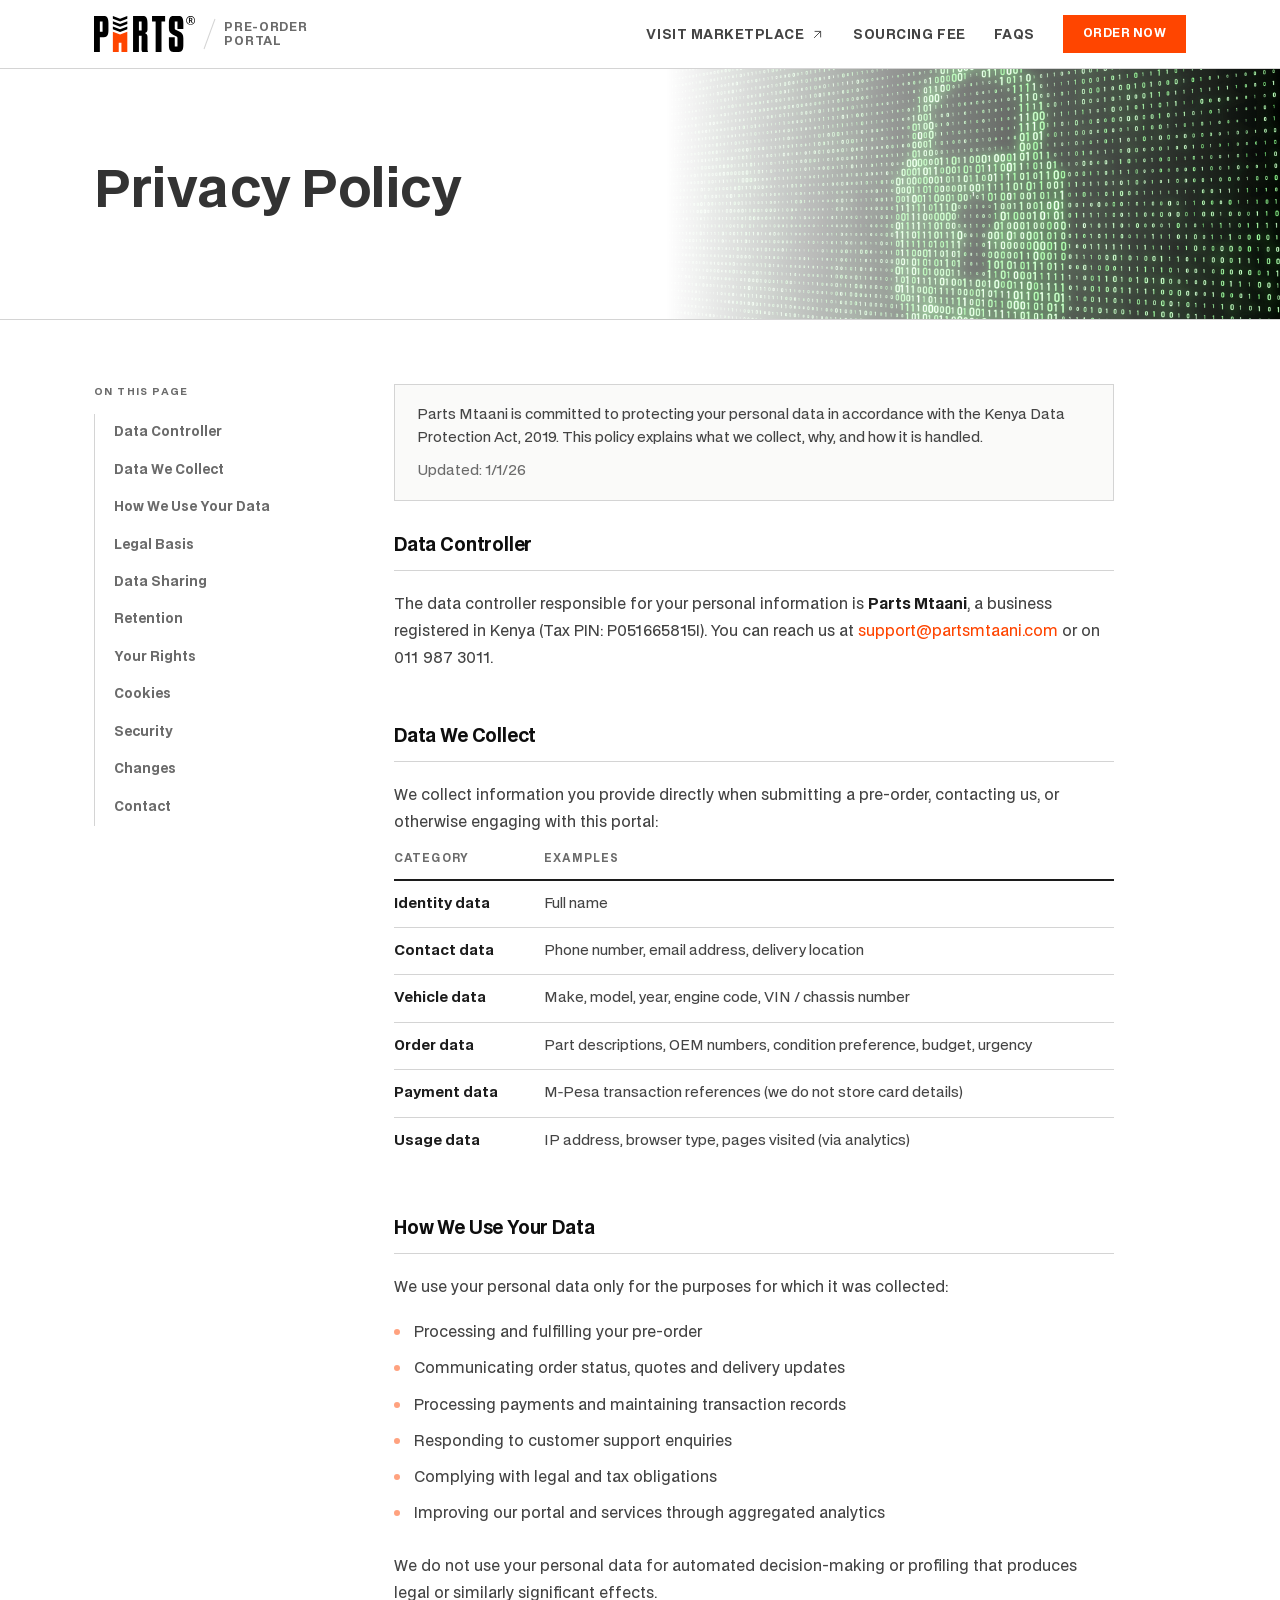
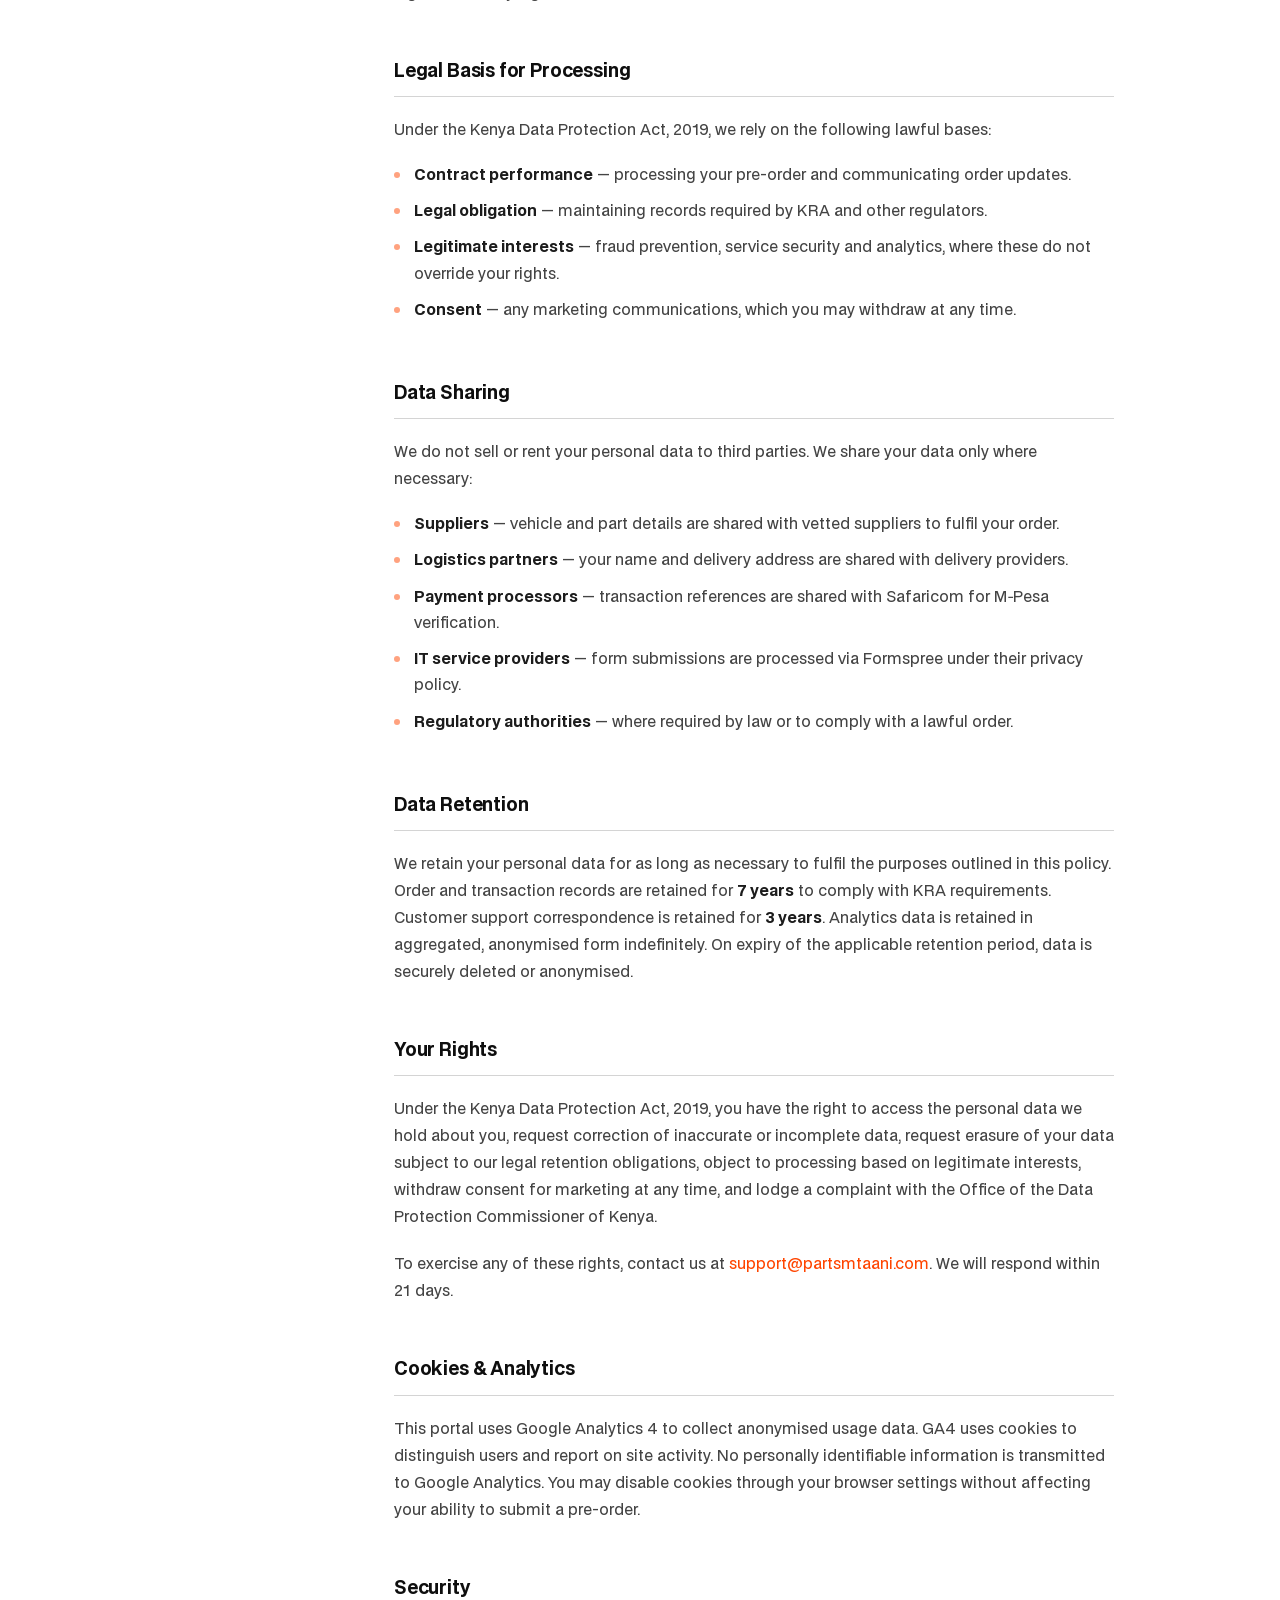
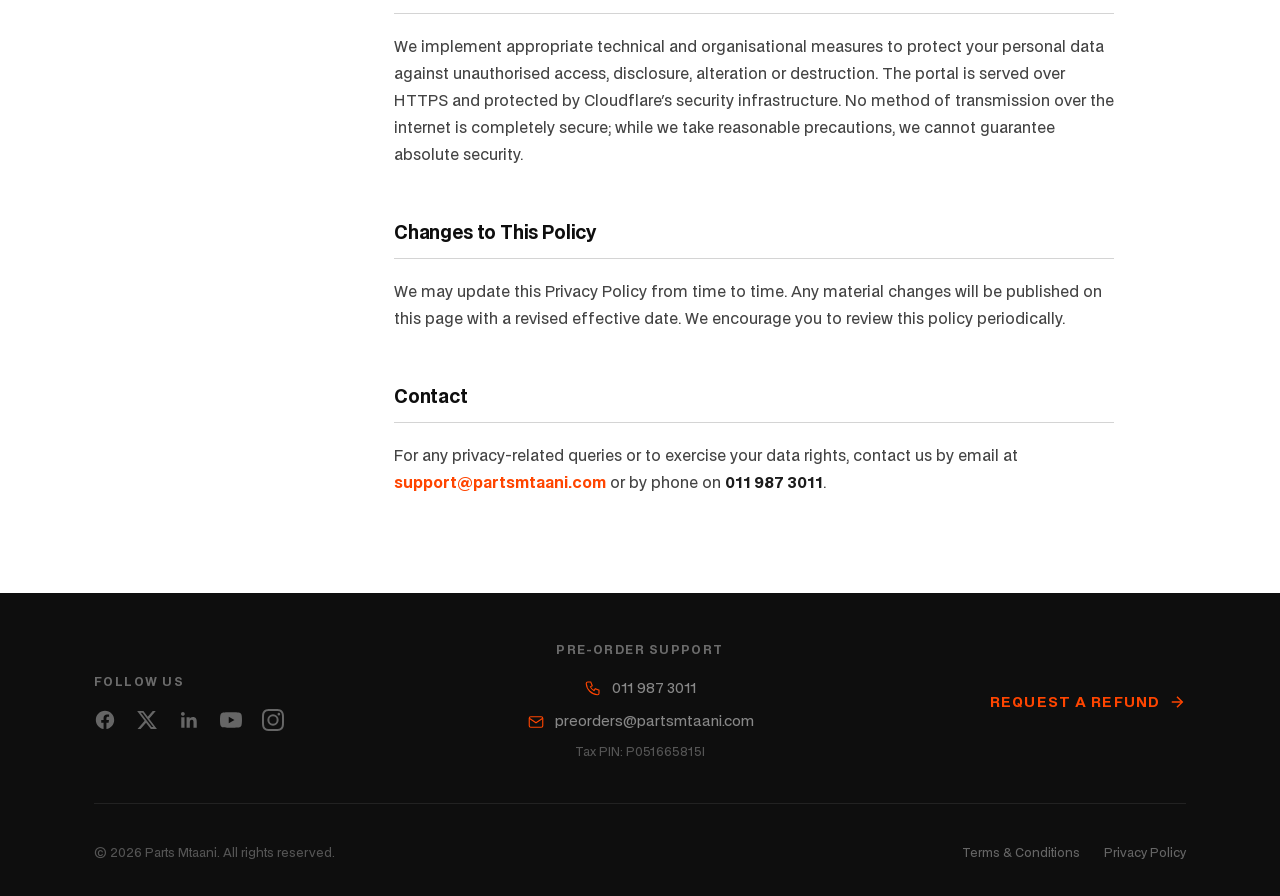
==== commit 5bdd7c91: "fix hamburger menu & others" ====
--- a/privacy/index.html
+++ b/privacy/index.html
@@ -32,8 +32,9 @@
       <li><a href="/#faq">FAQs</a></li>
       <li><a href="/#order-form" class="btn-nav">Order Now</a></li>
     </ul>
-    <button class="nav-hamburger" aria-label="Menu">
-      <svg width="20" height="20" viewBox="0 0 24 24" fill="none" stroke="currentColor" stroke-width="2" stroke-linecap="round" stroke-linejoin="round"><path d="M3.75 6.75h16.5M3.75 12h16.5m-16.5 5.25h16.5"/></svg>
+    <button class="nav-hamburger" id="nav-hamburger" aria-label="Menu">
+      <svg class="hamburger-icon" width="20" height="20" viewBox="0 0 24 24" fill="none" stroke="currentColor" stroke-width="2" stroke-linecap="round" stroke-linejoin="round"><path d="M3.75 6.75h16.5M3.75 12h16.5m-16.5 5.25h16.5"/></svg>
+      <svg class="close-icon" width="20" height="20" viewBox="0 0 24 24" fill="none" stroke="currentColor" stroke-width="2" stroke-linecap="round" stroke-linejoin="round" style="display:none;"><path d="M18 6L6 18M6 6l12 12"/></svg>
     </button>
   </div>
 </nav>
@@ -65,7 +66,7 @@
     <div class="doc-body">
       <div class="notice-box">
         <p>Parts Mtaani is committed to protecting your personal data in accordance with the Kenya Data Protection Act, 2019. This policy explains what we collect, why, and how it is handled.</p>
-        <p class="notice-meta">Last updated: <strong>1 January 2026</strong></p>
+        <p class="notice-meta">Updated: 1/1/26</p>
       </div>
 
       <div class="doc-section" id="p1">
--- a/assets/css/styles.css
+++ b/assets/css/styles.css
@@ -49,7 +49,7 @@
   background: var(--white);
   color: var(--ink);
   font-family: 'BDOGrotesk', 'Inter', sans-serif;
-  font-size: 16px;
+  font-size: 17px; /* Slightly larger base */
   line-height: 1.65;
 }
 
@@ -69,7 +69,7 @@
 
 .label {
   display: inline-block;
-  font-size: 10px;
+  font-size: 11px; /* slightly larger */
   font-weight: 700;
   letter-spacing: 0.14em;
   color: var(--orange);
@@ -109,7 +109,7 @@
 .logo-img { height: 36px; width: auto; display: block; object-fit: contain; }
 .logo-sub {
   font-family: 'BDOGrotesk', sans-serif;
-  font-size: 11px;
+  font-size: 12px;
   font-weight: 600;
   color: var(--muted);
   letter-spacing: 0.08em;
@@ -137,7 +137,7 @@
 .nav-links li { display: inline-block; }
 .nav-links a {
   font-family: 'BDOGrotesk', sans-serif;
-  font-size: 12px;
+  font-size: 13px;
   font-weight: 700;
   color: var(--mid);
   text-decoration: none;
@@ -159,7 +159,7 @@
   color: #fff !important;
   padding: 9px 20px !important;
   font-weight: 700 !important;
-  font-size: 11px !important;
+  font-size: 12px !important;
   border-radius: 0;
   transition: background 0.2s;
   white-space: nowrap;
@@ -174,6 +174,7 @@
   color: var(--ink);
   border-radius: 0;
 }
+.nav-hamburger svg { display: block; }
 @media (max-width: 768px) {
   .nav-links { display: none; }
   .nav-links.open {
@@ -195,9 +196,9 @@
 /* ============================================
    BUTTONS
    ============================================ */
-.btn-primary { background: var(--orange); color: #fff; padding: 14px 28px; border: none; border-radius: 2px; font-weight: 700; font-size: 12px; text-transform: uppercase; cursor: pointer; text-decoration: none; display: inline-block; transition: background 0.2s; font-family: 'BDOGrotesk', 'Inter', sans-serif; }
+.btn-primary { background: var(--orange); color: #fff; padding: 14px 28px; border: none; border-radius: 2px; font-weight: 700; font-size: 13px; text-transform: uppercase; cursor: pointer; text-decoration: none; display: inline-block; transition: background 0.2s; font-family: 'BDOGrotesk', 'Inter', sans-serif; }
 .btn-primary:hover { background: var(--orange-dark); color: #fff; }
-.btn-outline { background: transparent; color: var(--ink); border: 2px solid var(--line); padding: 14px 28px; border-radius: 2px; font-weight: 700; font-size: 12px; text-transform: uppercase; cursor: pointer; text-decoration: none; display: inline-block; font-family: 'BDOGrotesk', 'Inter', sans-serif; }
+.btn-outline { background: transparent; color: var(--ink); border: 2px solid var(--line); padding: 14px 28px; border-radius: 2px; font-weight: 700; font-size: 13px; text-transform: uppercase; cursor: pointer; text-decoration: none; display: inline-block; font-family: 'BDOGrotesk', 'Inter', sans-serif; }
 .btn-outline:hover { border-color: var(--orange); color: var(--orange); }
 
 /* ============================================
@@ -245,7 +246,7 @@
   .hero-grid { grid-template-columns: 1fr; gap: 40px; }
 }
 .hero-desc {
-  font-size: 17px;
+  font-size: 18px;
   color: var(--mid);
   margin-top: 20px;
   max-width: 520px;
@@ -266,21 +267,22 @@
   flex-wrap: wrap;
 }
 .hero-stat-num {
-  font-size: 28px;
+  font-size: 30px;
   font-weight: 800;
   color: var(--black);
   line-height: 1;
 }
 .hero-stat-label {
-  font-size: 11px;
+  font-size: 12px;
   color: var(--muted);
   margin-top: 4px;
   max-width: 100px;
   line-height: 1.4;
 }
+/* Hero card mimics form card styling; keep in sync with .payment-aside or .vehicle-card */
 .hero-card {
   background: var(--white);
-  border: 1px solid var(--line);
+  border: 1.5px solid var(--line);
   border-radius: 8px;
   overflow: hidden;
   box-shadow: 0 4px 24px rgba(0,0,0,0.07);
@@ -294,14 +296,14 @@
   border-bottom: 1px solid var(--line);
 }
 .hero-card-eyebrow {
-  font-size: 9px;
+  font-size: 10px;
   font-weight: 700;
   letter-spacing: 0.14em;
   text-transform: uppercase;
   color: var(--muted);
 }
 .hero-card-id {
-  font-size: 11px;
+  font-size: 12px;
   font-weight: 700;
   color: var(--orange);
   letter-spacing: 0.06em;
@@ -309,18 +311,18 @@
 .hero-card-body { padding: 20px; }
 .hc-field { margin-bottom: 14px; }
 .hc-label {
-  font-size: 9px;
+  font-size: 10px;
   font-weight: 700;
   letter-spacing: 0.12em;
   text-transform: uppercase;
   color: var(--muted);
   margin-bottom: 4px;
 }
-.hc-val { font-size: 14px; font-weight: 600; color: var(--ink); }
-.hc-val-mono { font-family: 'Courier New', monospace; font-size: 13px; letter-spacing: 0.04em; }
+.hc-val { font-size: 15px; font-weight: 600; color: var(--ink); }
+.hc-val-mono { font-family: 'Courier New', monospace; font-size: 14px; letter-spacing: 0.04em; }
 .hc-meta-row { display: flex; gap: 8px; margin-bottom: 14px; flex-wrap: wrap; }
 .hc-meta-pill {
-  font-size: 10px; font-weight: 700; letter-spacing: 0.08em; text-transform: uppercase;
+  font-size: 11px; font-weight: 700; letter-spacing: 0.08em; text-transform: uppercase;
   padding: 3px 10px;
   background: var(--bg);
   border: 1px solid var(--line);
@@ -348,8 +350,8 @@
   0%, 100% { opacity: 1; }
   50% { opacity: 0.4; }
 }
-.hc-status-label { font-size: 11px; font-weight: 700; color: var(--success); letter-spacing: 0.04em; }
-.hc-eta { font-size: 11px; color: var(--muted); }
+.hc-status-label { font-size: 12px; font-weight: 700; color: var(--success); letter-spacing: 0.04em; }
+.hc-eta { font-size: 12px; color: var(--muted); }
 
 /* ============================================
    HOMEPAGE — SOURCING FEE (clean natural)
@@ -362,13 +364,13 @@
 .fee-header { margin-bottom: 40px; }
 .fee-grid {
   display: grid;
-  grid-template-columns: 1fr 380px;
+  grid-template-columns: 1fr 400px;
   gap: 56px;
   align-items: start;
 }
 @media (max-width: 900px) { .fee-grid { grid-template-columns: 1fr; } }
 .fee-lead {
-  font-size: 16px;
+  font-size: 17px;
   line-height: 1.7;
   color: var(--mid);
   margin-bottom: 32px;
@@ -379,23 +381,23 @@
 }
 .fee-item {
   display: grid;
-  grid-template-columns: 140px 1fr;
+  grid-template-columns: 160px 1fr;
   gap: 8px 24px;
-  padding: 16px 0;
+  padding: 18px 0;
   border-bottom: 1px solid var(--line);
 }
 .fee-item-title {
+  font-size: 14px;
+  font-weight: 700;
+  color: var(--ink);
+}
+.fee-item-amount {
+  font-size: 16px;
+  font-weight: 700;
+  color: var(--black);
+}
+.fee-item-note {
   font-size: 13px;
-  font-weight: 700;
-  color: var(--ink);
-}
-.fee-item-amount {
-  font-size: 15px;
-  font-weight: 700;
-  color: var(--black);
-}
-.fee-item-note {
-  font-size: 12px;
   color: var(--muted);
   grid-column: 2;
 }
@@ -405,22 +407,22 @@
   background: #f8f8f7;
   border: 1px solid var(--line);
   border-radius: 6px;
-  padding: 16px 20px;
-  font-size: 13px;
+  padding: 18px 22px;
+  font-size: 14px;
   color: var(--mid);
 }
-.fee-guarantee svg { width: 18px; height: 18px; stroke: var(--orange); flex-shrink: 0; }
+.fee-guarantee svg { width: 20px; height: 20px; stroke: var(--orange); flex-shrink: 0; }
 .fee-steps { display: flex; flex-direction: column; }
 .fee-step {
   display: flex;
-  gap: 16px;
+  gap: 18px;
   align-items: flex-start;
-  padding: 18px 0;
+  padding: 20px 0;
   border-bottom: 1px solid var(--line);
 }
 .fee-step:last-child { border-bottom: none; }
 .step-marker {
-  width: 32px; height: 32px;
+  width: 36px; height: 36px;
   border-radius: 50%;
   background: var(--bg);
   border: 1.5px solid var(--line);
@@ -428,7 +430,7 @@
   align-items: center;
   justify-content: center;
   font-weight: 700;
-  font-size: 14px;
+  font-size: 16px;
   color: var(--mid);
   flex-shrink: 0;
 }
@@ -438,20 +440,20 @@
   color: #fff;
 }
 .step-text {
-  font-size: 13px;
+  font-size: 14px;
   line-height: 1.6;
   color: var(--mid);
   padding-top: 4px;
 }
-.step-text strong { display: block; color: var(--ink); margin-bottom: 3px; }
+.step-text strong { display: block; color: var(--ink); margin-bottom: 4px; font-size: 15px; }
 
 /* ============================================
    FORM FIELDS (enterprise upgrade)
    ============================================ */
-.field { margin-bottom: 20px; }
+.field { margin-bottom: 22px; }
 .field label {
   display: block;
-  font-size: 11px;
+  font-size: 12px;
   font-weight: 700;
   letter-spacing: 0.08em;
   text-transform: uppercase;
@@ -462,10 +464,10 @@
 .field select,
 .field textarea {
   width: 100%;
-  padding: 11px 14px;
+  padding: 12px 16px;
   border: 1.5px solid var(--line);
   border-radius: 4px;
-  font-size: 14px;
+  font-size: 15px;
   color: var(--ink);
   font-family: inherit;
   background: var(--white);
@@ -489,23 +491,23 @@
   border-color: var(--error);
 }
 .field-error {
-  font-size: 12px;
+  font-size: 13px;
   color: var(--error);
-  margin-top: 4px;
-  min-height: 18px;
+  margin-top: 5px;
+  min-height: 20px;
 }
 .req { color: var(--orange); }
 
 .form-layout {
   display: grid;
-  grid-template-columns: 1fr 360px;
+  grid-template-columns: 1fr 380px;
   gap: 48px;
   align-items: start;
   margin-top: 32px;
 }
 @media (max-width: 980px) { .form-layout { grid-template-columns: 1fr; } }
 .form-group-title {
-  font-size: 11px;
+  font-size: 12px;
   font-weight: 700;
   letter-spacing: 0.1em;
   text-transform: uppercase;
@@ -517,8 +519,8 @@
 .form-step-action { display: flex; justify-content: flex-end; margin-top: 8px; }
 .btn-step {
   background: var(--orange); color: #fff; border: none;
-  padding: 12px 28px;
-  font-size: 12px; font-weight: 700; letter-spacing: 0.06em; text-transform: uppercase;
+  padding: 14px 32px;
+  font-size: 13px; font-weight: 700; letter-spacing: 0.06em; text-transform: uppercase;
   border-radius: 2px; cursor: pointer; transition: background 0.2s;
   font-family: 'BDOGrotesk', 'Inter', sans-serif;
 }
@@ -526,8 +528,8 @@
 .btn-step-back {
   background: transparent; color: var(--mid);
   border: 1px solid var(--line);
-  padding: 12px 20px;
-  font-size: 12px; font-weight: 700; letter-spacing: 0.06em; text-transform: uppercase;
+  padding: 14px 24px;
+  font-size: 13px; font-weight: 700; letter-spacing: 0.06em; text-transform: uppercase;
   border-radius: 2px; cursor: pointer; transition: all 0.2s;
   font-family: 'BDOGrotesk', 'Inter', sans-serif;
 }
@@ -545,14 +547,14 @@
 .vehicle-card { border: 1px solid var(--line); margin-bottom: 12px; }
 .vehicle-header {
   display: flex; align-items: center; justify-content: space-between;
-  padding: 12px 16px; background: var(--bg); cursor: pointer; transition: background 0.15s;
+  padding: 14px 18px; background: var(--bg); cursor: pointer; transition: background 0.15s;
 }
 .vehicle-header:hover { background: #eeeeec; }
-.vehicle-title { font-size: 13px; font-weight: 700; color: var(--black); }
-.vehicle-badge { font-size: 12px; color: var(--muted); font-weight: 400; }
+.vehicle-title { font-size: 14px; font-weight: 700; color: var(--black); }
+.vehicle-badge { font-size: 13px; color: var(--muted); font-weight: 400; }
 .remove-vehicle {
   background: none; border: none;
-  cursor: pointer; color: var(--muted); font-size: 11px;
+  cursor: pointer; color: var(--muted); font-size: 12px;
   font-family: 'BDOGrotesk','Inter',sans-serif; font-weight: 600;
   letter-spacing: 0.04em; text-transform: uppercase;
   padding: 2px 0; flex-shrink: 0; transition: color 0.15s;
@@ -560,37 +562,37 @@
 .remove-vehicle:hover { color: #cc2200; }
 .vehicle-content { display: none; padding: 24px 20px; border-top: 1px solid var(--line); }
 .vehicle-content.open { display: block; }
-.part-item { background: var(--bg); border-top: 1px solid var(--line); padding: 16px; margin-bottom: 0; }
-.part-header { display: flex; align-items: center; justify-content: space-between; margin-bottom: 14px; }
-.part-title { font-size: 12px; font-weight: 600; color: var(--muted); }
-.remove-part { background: none; border: none; cursor: pointer; color: var(--muted); font-size: 11px; font-weight: 600; font-family: 'BDOGrotesk','Inter',sans-serif; letter-spacing: 0.04em; text-transform: uppercase; padding: 0; transition: color 0.15s; }
+.part-item { background: var(--bg); border-top: 1px solid var(--line); padding: 18px; margin-bottom: 0; }
+.part-header { display: flex; align-items: center; justify-content: space-between; margin-bottom: 16px; }
+.part-title { font-size: 13px; font-weight: 600; color: var(--muted); }
+.remove-part { background: none; border: none; cursor: pointer; color: var(--muted); font-size: 12px; font-weight: 600; font-family: 'BDOGrotesk','Inter',sans-serif; letter-spacing: 0.04em; text-transform: uppercase; padding: 0; transition: color 0.15s; }
 .remove-part:hover { color: #cc2200; }
 .add-btn {
   background: none; color: var(--orange);
   border: none; border-bottom: 1px solid transparent;
-  padding: 10px 0;
-  font-size: 13px; font-weight: 600;
+  padding: 12px 0;
+  font-size: 14px; font-weight: 600;
   cursor: pointer; transition: border-color 0.15s;
   font-family: 'BDOGrotesk', 'Inter', sans-serif;
-  display: inline-block; margin-top: 4px;
+  display: inline-block; margin-top: 6px;
 }
 .add-btn:hover { border-bottom-color: var(--orange); }
 .image-upload-zone {
   border: 1px dashed var(--line);
-  padding: 14px 18px; text-align: center; cursor: pointer;
+  padding: 16px 20px; text-align: center; cursor: pointer;
   transition: border-color 0.2s; margin-top: 10px;
 }
 .image-upload-zone:hover { border-color: var(--orange); }
-.image-upload-zone svg { width: 22px; height: 22px; stroke: var(--muted); margin-bottom: 6px; }
-.image-upload-zone p { font-size: 12px; color: var(--muted); margin: 0; }
+.image-upload-zone svg { width: 24px; height: 24px; stroke: var(--muted); margin-bottom: 6px; }
+.image-upload-zone p { font-size: 13px; color: var(--muted); margin: 0; }
 .image-preview-row { display: flex; gap: 8px; flex-wrap: wrap; margin-top: 10px; }
-.preview-img { position: relative; width: 64px; height: 64px; overflow: hidden; border: 1px solid var(--line); }
+.preview-img { position: relative; width: 70px; height: 70px; overflow: hidden; border: 1px solid var(--line); }
 .preview-img img { width: 100%; height: 100%; object-fit: cover; display: block; }
 .delete-img {
   position: absolute; top: 2px; right: 2px;
   background: rgba(0,0,0,0.55); color: #fff; border: none;
-  width: 18px; height: 18px; border-radius: 50%;
-  font-size: 12px; cursor: pointer;
+  width: 20px; height: 20px; border-radius: 50%;
+  font-size: 14px; cursor: pointer;
   display: flex; align-items: center; justify-content: center;
 }
 
@@ -598,55 +600,55 @@
   background: var(--white);
   border: 1px solid var(--line);
   border-radius: 6px;
-  padding: 28px;
+  padding: 30px;
 }
 .payment-aside-title {
-  font-size: 15px; font-weight: 700; color: var(--black);
+  font-size: 16px; font-weight: 700; color: var(--black);
   margin-bottom: 8px;
 }
 .payment-aside-desc {
-  font-size: 13px; color: var(--muted); line-height: 1.65;
+  font-size: 14px; color: var(--muted); line-height: 1.65;
   margin-bottom: 22px;
 }
 .payment-paybill {
   display: flex; align-items: center; justify-content: space-between;
   border: 1px solid var(--line);
   border-radius: 4px;
-  padding: 14px 16px;
+  padding: 16px 18px;
   cursor: pointer; transition: border-color 0.2s;
   margin-bottom: 14px;
 }
 .payment-paybill:hover { border-color: var(--orange); }
-.payment-paybill-label { font-size: 10px; font-weight: 700; text-transform: uppercase; letter-spacing: 0.1em; color: var(--muted); margin-bottom: 3px; }
-.payment-paybill-value { font-size: 24px; font-weight: 800; color: var(--black); letter-spacing: 0.04em; line-height: 1; }
+.payment-paybill-label { font-size: 11px; font-weight: 700; text-transform: uppercase; letter-spacing: 0.1em; color: var(--muted); margin-bottom: 3px; }
+.payment-paybill-value { font-size: 26px; font-weight: 800; color: var(--black); letter-spacing: 0.04em; line-height: 1; }
 .paybill-copy-btn {
   background: none; border: none; cursor: pointer;
   color: var(--muted); padding: 4px;
   display: flex; align-items: center;
 }
-.paybill-copy-btn svg { width: 18px; height: 18px; }
+.paybill-copy-btn svg { width: 20px; height: 20px; }
 .payment-account-natural {
   display: flex; justify-content: space-between; align-items: center;
-  font-size: 12px; margin-bottom: 20px; padding: 0 2px;
+  font-size: 13px; margin-bottom: 20px; padding: 0 2px;
 }
 .payment-account-key { color: var(--muted); font-weight: 600; }
 .payment-account-val { color: var(--ink); font-weight: 600; }
 .payment-divider { height: 1px; background: var(--line); margin: 18px 0; }
 .payment-mpesa-logo-row { margin-bottom: 18px; }
-.payment-mpesa-logo-row .mpesa-logo { height: 24px; }
+.payment-mpesa-logo-row .mpesa-logo { height: 26px; }
 .payment-support-row {
   display: flex; align-items: center; gap: 12px;
 }
-.payment-support-row > svg { width: 16px; height: 16px; stroke: var(--orange); flex-shrink: 0; }
-.payment-support-label { display: block; font-size: 11px; color: var(--muted); margin-bottom: 2px; }
-.payment-support-number { font-size: 15px; font-weight: 700; color: var(--black); text-decoration: none; }
+.payment-support-row > svg { width: 18px; height: 18px; stroke: var(--orange); flex-shrink: 0; }
+.payment-support-label { display: block; font-size: 12px; color: var(--muted); margin-bottom: 2px; }
+.payment-support-number { font-size: 16px; font-weight: 700; color: var(--black); text-decoration: none; }
 .payment-support-number:hover { color: var(--orange); }
 .success-msg {
   display: none;
   background: #f0fbf7;
   border-left: 3px solid var(--success);
-  padding: 12px 16px;
-  font-size: 14px; color: var(--success);
+  padding: 14px 18px;
+  font-size: 15px; color: var(--success);
   margin-bottom: 18px;
 }
 
@@ -684,20 +686,20 @@
 }
 .faq-inner {
   display: grid;
-  grid-template-columns: 280px 1fr;
+  grid-template-columns: 300px 1fr;
   gap: 64px;
   align-items: start;
 }
 @media (max-width: 860px) { .faq-inner { grid-template-columns: 1fr; gap: 32px; } }
 .faq-left h2 { margin-bottom: 14px; }
-.faq-left p { font-size: 14px; color: var(--muted); line-height: 1.7; }
+.faq-left p { font-size: 15px; color: var(--muted); line-height: 1.7; }
 .faq-list { display: flex; flex-direction: column; }
 .faq-item { border-bottom: 1px solid var(--line); }
 .faq-item:first-child { border-top: 1px solid var(--line); }
 .faq-q {
   width: 100%; background: none; border: none;
-  padding: 18px 0; text-align: left;
-  font-size: 15px; font-weight: 600; color: var(--ink);
+  padding: 20px 0; text-align: left;
+  font-size: 16px; font-weight: 600; color: var(--ink);
   cursor: pointer;
   display: flex; align-items: center; justify-content: space-between; gap: 16px;
   font-family: 'BDOGrotesk', 'Inter', sans-serif;
@@ -705,7 +707,7 @@
 }
 .faq-q:hover { color: var(--orange); }
 .faq-icon {
-  width: 20px; height: 20px; flex-shrink: 0;
+  width: 22px; height: 22px; flex-shrink: 0;
   border: 1.5px solid var(--line); border-radius: 50%;
   display: flex; align-items: center; justify-content: center;
   position: relative; transition: all 0.2s;
@@ -717,15 +719,15 @@
   border-radius: 1px;
   transition: all 0.2s;
 }
-.faq-icon::before { width: 8px; height: 1.5px; }
-.faq-icon::after { width: 1.5px; height: 8px; }
+.faq-icon::before { width: 9px; height: 1.5px; }
+.faq-icon::after { width: 1.5px; height: 9px; }
 .faq-item.open .faq-icon::after { transform: scaleY(0); }
 .faq-item.open .faq-icon { border-color: var(--orange); background: #fff2ed; }
 .faq-item.open .faq-icon::before, .faq-item.open .faq-icon::after { background: var(--orange); }
 .faq-a {
   display: none;
-  font-size: 14px; color: var(--muted); line-height: 1.75;
-  padding-bottom: 18px;
+  font-size: 15px; color: var(--muted); line-height: 1.75;
+  padding-bottom: 20px;
 }
 .faq-item.open .faq-a { display: block; }
 
@@ -753,11 +755,11 @@
 }
 .footer-social-left { flex: 1; min-width: 140px; }
 .footer-social-label {
-  font-size: 11px; font-weight: 700; text-transform: uppercase;
+  font-size: 12px; font-weight: 700; text-transform: uppercase;
   letter-spacing: 0.12em; color: var(--muted); margin-bottom: 16px;
 }
 .contact-label {
-  font-size: 11px; font-weight: 700; text-transform: uppercase;
+  font-size: 12px; font-weight: 700; text-transform: uppercase;
   letter-spacing: 0.12em; color: var(--muted); margin-bottom: 16px;
 }
 .social-icons { display: flex; gap: 20px; align-items: center; }
@@ -767,17 +769,17 @@
   display: inline-flex; align-items: center; justify-content: center;
 }
 .social-icons a:hover { color: var(--orange); transform: translateY(-2px); }
-.social-icons svg { width: 20px; height: 20px; fill: currentColor; stroke: none; }
+.social-icons svg { width: 22px; height: 22px; fill: currentColor; stroke: none; }
 .footer-contact-center { flex: 2; text-align: center; }
 .contact-item { display: flex; align-items: center; justify-content: center; gap: 10px; margin-bottom: 10px; }
-.contact-item svg { width: 16px; height: 16px; stroke: var(--orange); stroke-width: 1.5; fill: none; flex-shrink: 0; }
-.contact-item a { color: #888; text-decoration: none; transition: color 0.2s; font-size: 13px; }
+.contact-item svg { width: 18px; height: 18px; stroke: var(--orange); stroke-width: 1.5; fill: none; flex-shrink: 0; }
+.contact-item a { color: #888; text-decoration: none; transition: color 0.2s; font-size: 14px; }
 .contact-item a:hover { color: var(--orange); }
-.tax-pin { font-size: 11px; color: #555; margin-top: 8px; }
+.tax-pin { font-size: 12px; color: #555; margin-top: 8px; }
 .footer-refund-right { flex: 1; text-align: right; min-width: 140px; }
 .refund-link {
   font-family: 'BDOGrotesk', sans-serif;
-  font-size: 13px; font-weight: 700; text-transform: uppercase;
+  font-size: 14px; font-weight: 700; text-transform: uppercase;
   letter-spacing: 0.08em; display: inline-block;
 }
 .refund-link a {
@@ -786,11 +788,11 @@
   transition: gap 0.2s;
 }
 .refund-link a:hover { gap: 12px; }
-.refund-link a svg { width: 16px; height: 16px; stroke: var(--orange); stroke-width: 2; fill: none; }
-.footer-bottom-row { display: flex; justify-content: space-between; align-items: center; flex-wrap: wrap; gap: 20px; font-size: 11px; }
+.refund-link a svg { width: 18px; height: 18px; stroke: var(--orange); stroke-width: 2; fill: none; }
+.footer-bottom-row { display: flex; justify-content: space-between; align-items: center; flex-wrap: wrap; gap: 20px; font-size: 12px; }
 .copyright { color: #555; }
 .footer-legal-links { display: flex; gap: 24px; }
-.footer-legal-links a { color: #666; text-decoration: none; transition: color 0.2s; font-size: 11px; }
+.footer-legal-links a { color: #666; text-decoration: none; transition: color 0.2s; font-size: 12px; }
 .footer-legal-links a:hover { color: var(--orange); }
 
 /* ============================================
@@ -816,7 +818,7 @@
 }
 .page-hero .wrap { position: relative; z-index: 2; }
 .page-hero h1 { font-size: clamp(32px, 4vw, 52px); line-height: 1.05; }
-.page-hero .meta { font-size: 13px; color: var(--muted); font-weight: 500; margin-top: 14px; letter-spacing: 0.01em; }
+.page-hero .meta { font-size: 14px; color: var(--muted); font-weight: 500; margin-top: 14px; letter-spacing: 0.01em; }
 .page-hero .meta strong { color: var(--ink); font-weight: 700; }
 @media (max-width: 860px) {
   .page-hero { padding: 72px 0 60px; }
@@ -827,33 +829,33 @@
 /* ============================================
    DOCUMENT / LEGAL PAGES
    ============================================ */
-.doc-layout { display: grid; grid-template-columns: 220px 1fr; gap: 60px; padding: 64px 0 96px; align-items: start; }
+.doc-layout { display: grid; grid-template-columns: 240px 1fr; gap: 60px; padding: 64px 0 96px; align-items: start; }
 @media (max-width: 860px) { .doc-layout { grid-template-columns: 1fr; gap: 40px; } }
 .doc-nav { position: sticky; top: 88px; }
-.doc-nav-label { font-size: 9px; font-weight: 700; letter-spacing: 0.14em; text-transform: uppercase; color: var(--muted); margin-bottom: 14px; }
+.doc-nav-label { font-size: 10px; font-weight: 700; letter-spacing: 0.14em; text-transform: uppercase; color: var(--muted); margin-bottom: 14px; }
 .doc-nav ul { list-style: none; padding: 0; margin: 0; border-left: 1px solid var(--line); }
-.doc-nav ul li a { display: block; padding: 7px 16px; font-size: 12px; font-weight: 600; color: var(--muted); text-decoration: none; transition: color 0.2s, border-left-color 0.2s; border-left: 2px solid transparent; margin-left: -1px; }
+.doc-nav ul li a { display: block; padding: 8px 18px; font-size: 13px; font-weight: 600; color: var(--muted); text-decoration: none; transition: color 0.2s, border-left-color 0.2s; border-left: 2px solid transparent; margin-left: -1px; }
 .doc-nav ul li a:hover, .doc-nav ul li.active a { color: var(--orange); border-left-color: var(--orange); }
 @media (max-width: 860px) { .doc-nav { display: none; } }
 .doc-body { max-width: 720px; }
 .doc-section { margin-bottom: 52px; }
 .doc-section:last-child { margin-bottom: 0; }
-.doc-section h3 { font-size: 10px; font-weight: 700; letter-spacing: 0.16em; color: var(--orange); text-transform: uppercase; margin-bottom: 10px; }
-.doc-section h4 { font-size: 17px; font-weight: 700; color: var(--black); text-transform: none; letter-spacing: -0.01em; margin-bottom: 16px; border-bottom: 1px solid var(--line); padding-bottom: 12px; }
-.doc-section p { font-size: 14px; color: var(--mid); line-height: 1.8; margin-bottom: 14px; }
+.doc-section h3 { font-size: 11px; font-weight: 700; letter-spacing: 0.16em; color: var(--orange); text-transform: uppercase; margin-bottom: 10px; }
+.doc-section h4 { font-size: 18px; font-weight: 700; color: var(--black); text-transform: none; letter-spacing: -0.01em; margin-bottom: 16px; border-bottom: 1px solid var(--line); padding-bottom: 12px; }
+.doc-section p { font-size: 15px; color: var(--mid); line-height: 1.8; margin-bottom: 14px; }
 .doc-section p:last-child { margin-bottom: 0; }
 .doc-section ul { padding: 0; margin: 0 0 14px 0; list-style: none; }
-.doc-section ul li { font-size: 14px; color: var(--mid); line-height: 1.75; padding: 5px 0 5px 20px; position: relative; }
+.doc-section ul li { font-size: 15px; color: var(--mid); line-height: 1.75; padding: 5px 0 5px 20px; position: relative; }
 .doc-section ul li::before { content: ""; position: absolute; left: 0; top: 14px; width: 6px; height: 6px; border-radius: 50%; background: var(--orange); opacity: 0.5; }
 .doc-section strong { color: var(--ink); font-weight: 600; }
 .doc-section a { color: var(--orange); text-decoration: none; }
 .doc-section a:hover { text-decoration: underline; }
-.notice-box { background: var(--bg); border: 1px solid var(--line); padding: 16px 20px; margin-bottom: 32px; }
-.notice-box p { margin: 0; font-size: 13px; color: var(--mid); }
+.notice-box { background: var(--bg); border: 1px solid var(--line); padding: 18px 22px; margin-bottom: 32px; }
+.notice-box p { margin: 0; font-size: 14px; color: var(--mid); }
 .notice-box p + p { margin-top: 10px; }
-.notice-meta { font-size: 11px; color: var(--muted) !important; }
-.data-table { width: 100%; border-collapse: collapse; margin-bottom: 14px; font-size: 13px; }
-.data-table th { text-align: left; font-size: 10px; font-weight: 700; letter-spacing: 0.1em; text-transform: uppercase; color: var(--muted); padding: 0 0 10px; border-bottom: 2px solid var(--ink); }
+.notice-meta { font-size: 12px; color: var(--muted) !important; }
+.data-table { width: 100%; border-collapse: collapse; margin-bottom: 14px; font-size: 14px; }
+.data-table th { text-align: left; font-size: 11px; font-weight: 700; letter-spacing: 0.1em; text-transform: uppercase; color: var(--muted); padding: 0 0 10px; border-bottom: 2px solid var(--ink); }
 .data-table td { padding: 12px 0; border-bottom: 1px solid var(--line); color: var(--mid); line-height: 1.6; vertical-align: top; }
 .data-table tbody tr:last-child td { border-bottom: none; }
 .data-table td:first-child { padding-right: 24px; }
@@ -864,7 +866,7 @@
 .page-body { padding: 64px 0 96px; }
 .page-grid {
   display: grid;
-  grid-template-columns: 1fr 400px;
+  grid-template-columns: 1fr 420px;
   gap: 64px;
   align-items: start;
 }
@@ -873,12 +875,12 @@
   background: var(--white);
   border: 1px solid var(--line);
   border-radius: 6px;
-  padding: 28px;
+  padding: 30px;
 }
 .refund-rule-block { margin-bottom: 32px; }
 .refund-rule-block:last-child { margin-bottom: 0; }
 .refund-rule-title {
-  font-size: 17px;
+  font-size: 18px;
   font-weight: 700;
   color: var(--black);
   margin-bottom: 14px;
@@ -886,7 +888,7 @@
   border-bottom: 1px solid var(--line);
 }
 .refund-rule-body p {
-  font-size: 14px;
+  font-size: 15px;
   color: var(--mid);
   line-height: 1.75;
   margin-bottom: 16px;
@@ -894,12 +896,12 @@
 .eligibility-table {
   width: 100%;
   border-collapse: collapse;
-  font-size: 13px;
+  font-size: 14px;
   margin: 20px 0;
 }
 .eligibility-table th {
   text-align: left;
-  font-size: 10px;
+  font-size: 11px;
   font-weight: 700;
   letter-spacing: 0.1em;
   text-transform: uppercase;
@@ -918,20 +920,20 @@
   display: inline-flex;
   align-items: center;
   gap: 5px;
-  font-size: 10px;
+  font-size: 11px;
   font-weight: 700;
   letter-spacing: 0.08em;
   text-transform: uppercase;
 }
 .eligibility-badge.yes { color: var(--success); }
 .eligibility-badge.no { color: var(--muted); }
-.eligibility-badge svg { width: 12px; height: 12px; flex-shrink: 0; }
+.eligibility-badge svg { width: 14px; height: 14px; flex-shrink: 0; }
 .refund-form-natural {
   position: sticky;
   top: 88px;
 }
 .refund-form-natural-title {
-  font-size: 17px;
+  font-size: 18px;
   font-weight: 700;
   margin-bottom: 24px;
   padding-bottom: 16px;
@@ -941,27 +943,27 @@
   display: none;
   background: #f0fbf7;
   border-left: 3px solid var(--success);
-  padding: 12px 16px;
+  padding: 14px 18px;
   margin-bottom: 18px;
-  font-size: 13px;
+  font-size: 14px;
   color: var(--success);
 }
 .submit-btn {
   background: var(--orange); color: #fff; border: none;
-  padding: 14px 32px;
-  font-size: 12px; font-weight: 700; letter-spacing: 0.08em; text-transform: uppercase;
+  padding: 16px 32px;
+  font-size: 13px; font-weight: 700; letter-spacing: 0.08em; text-transform: uppercase;
   border-radius: 2px; cursor: pointer; transition: background 0.2s;
   width: 100%; font-family: 'BDOGrotesk', 'Inter', sans-serif;
 }
 .submit-btn:hover { background: var(--orange-dark); }
 .submit-btn:disabled { opacity: 0.6; cursor: not-allowed; }
-.form-note { font-size: 12px; color: var(--muted); line-height: 1.65; margin-top: 16px; }
+.form-note { font-size: 13px; color: var(--muted); line-height: 1.65; margin-top: 16px; }
 
 #copy-toast {
   display: none;
   position: fixed; bottom: 28px; left: 50%; transform: translateX(-50%);
   background: var(--black); color: #fff;
-  padding: 10px 20px; border-radius: 20px;
-  font-size: 13px; font-weight: 600;
+  padding: 12px 24px; border-radius: 30px;
+  font-size: 14px; font-weight: 600;
   z-index: 9999; pointer-events: none;
 }
